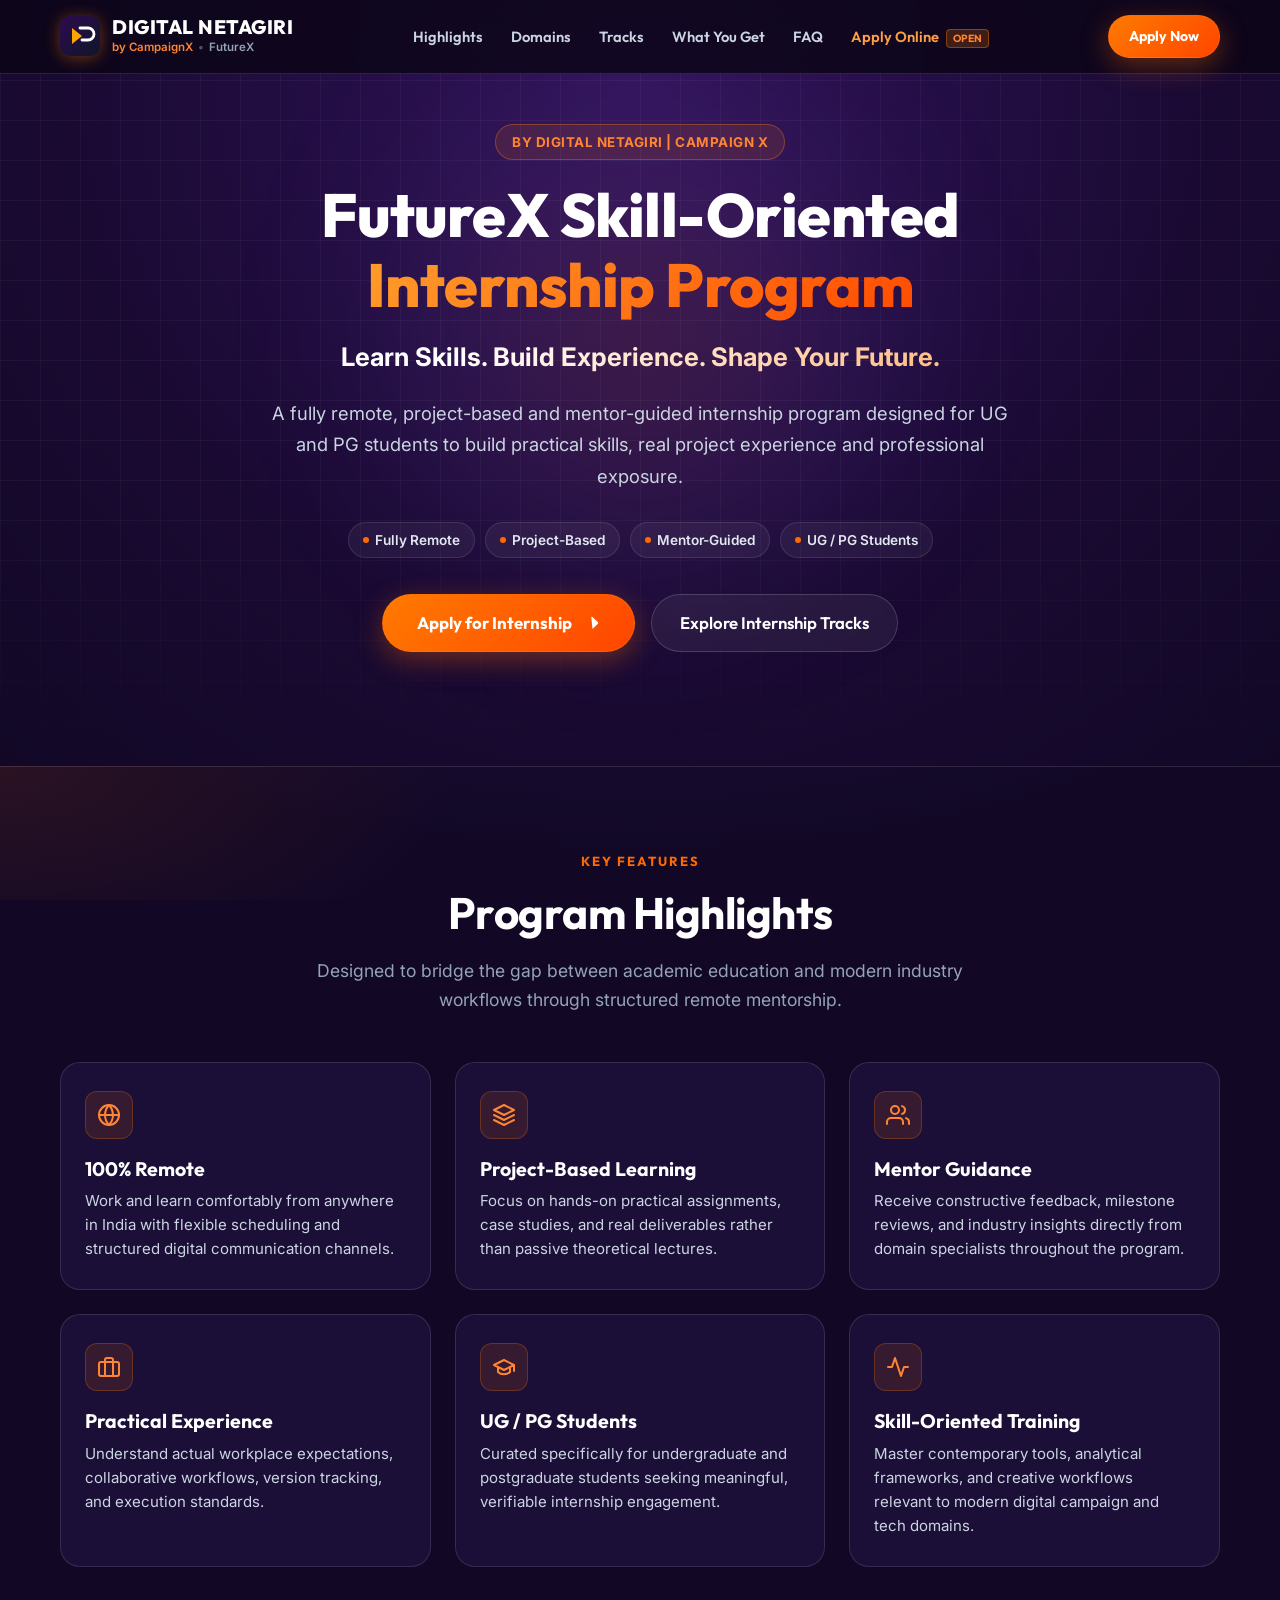
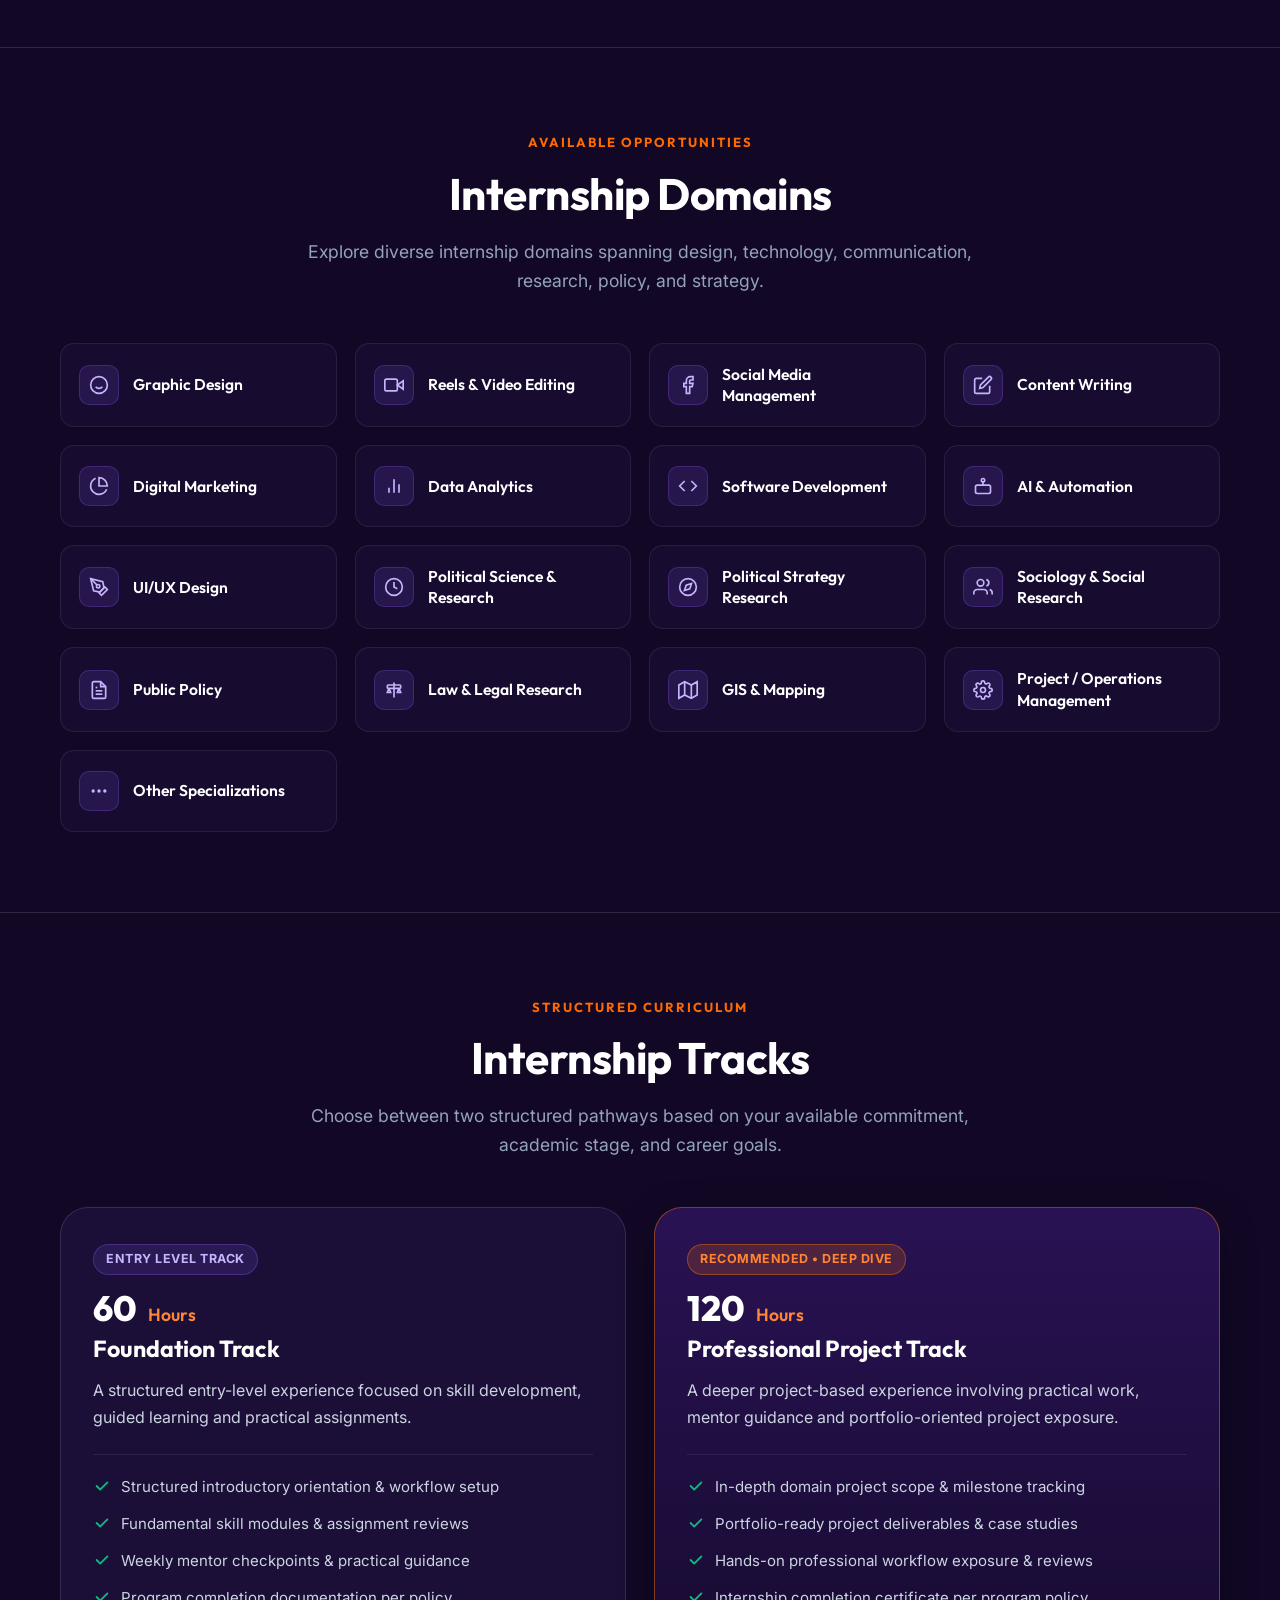
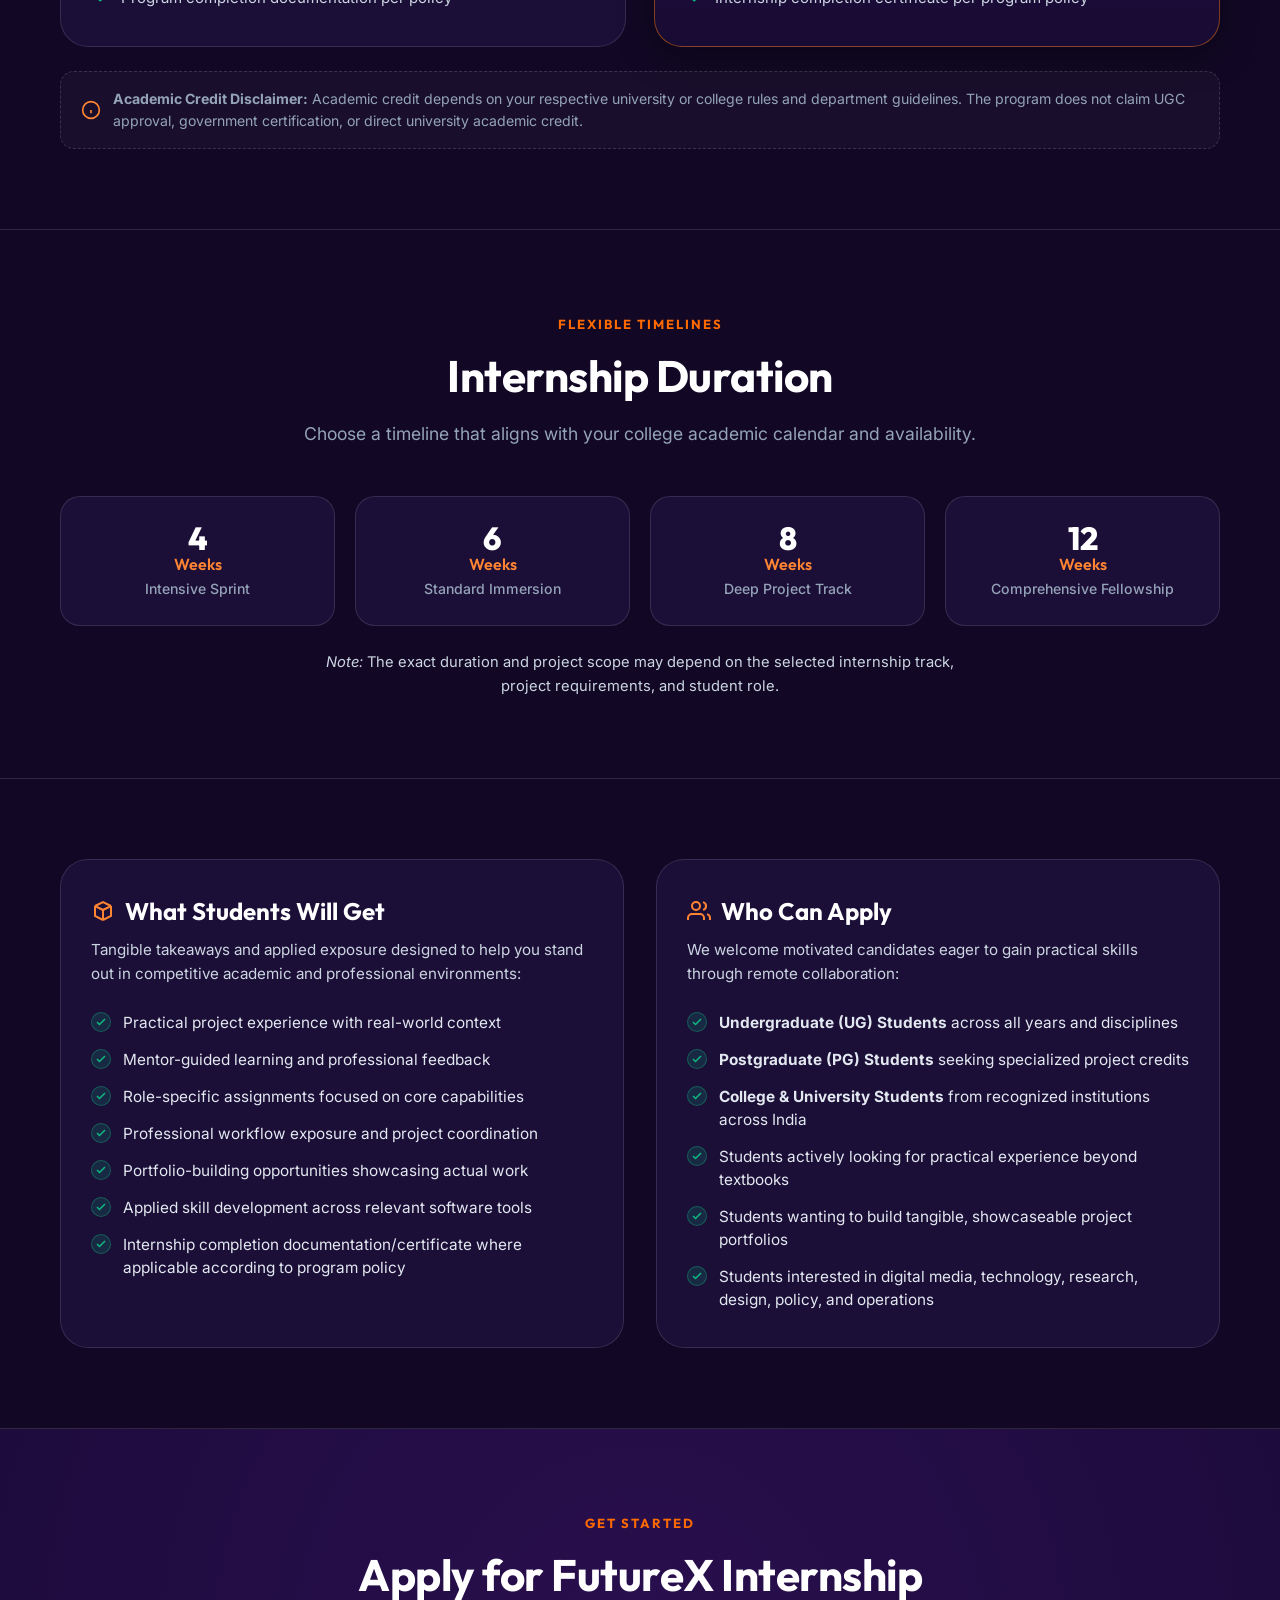
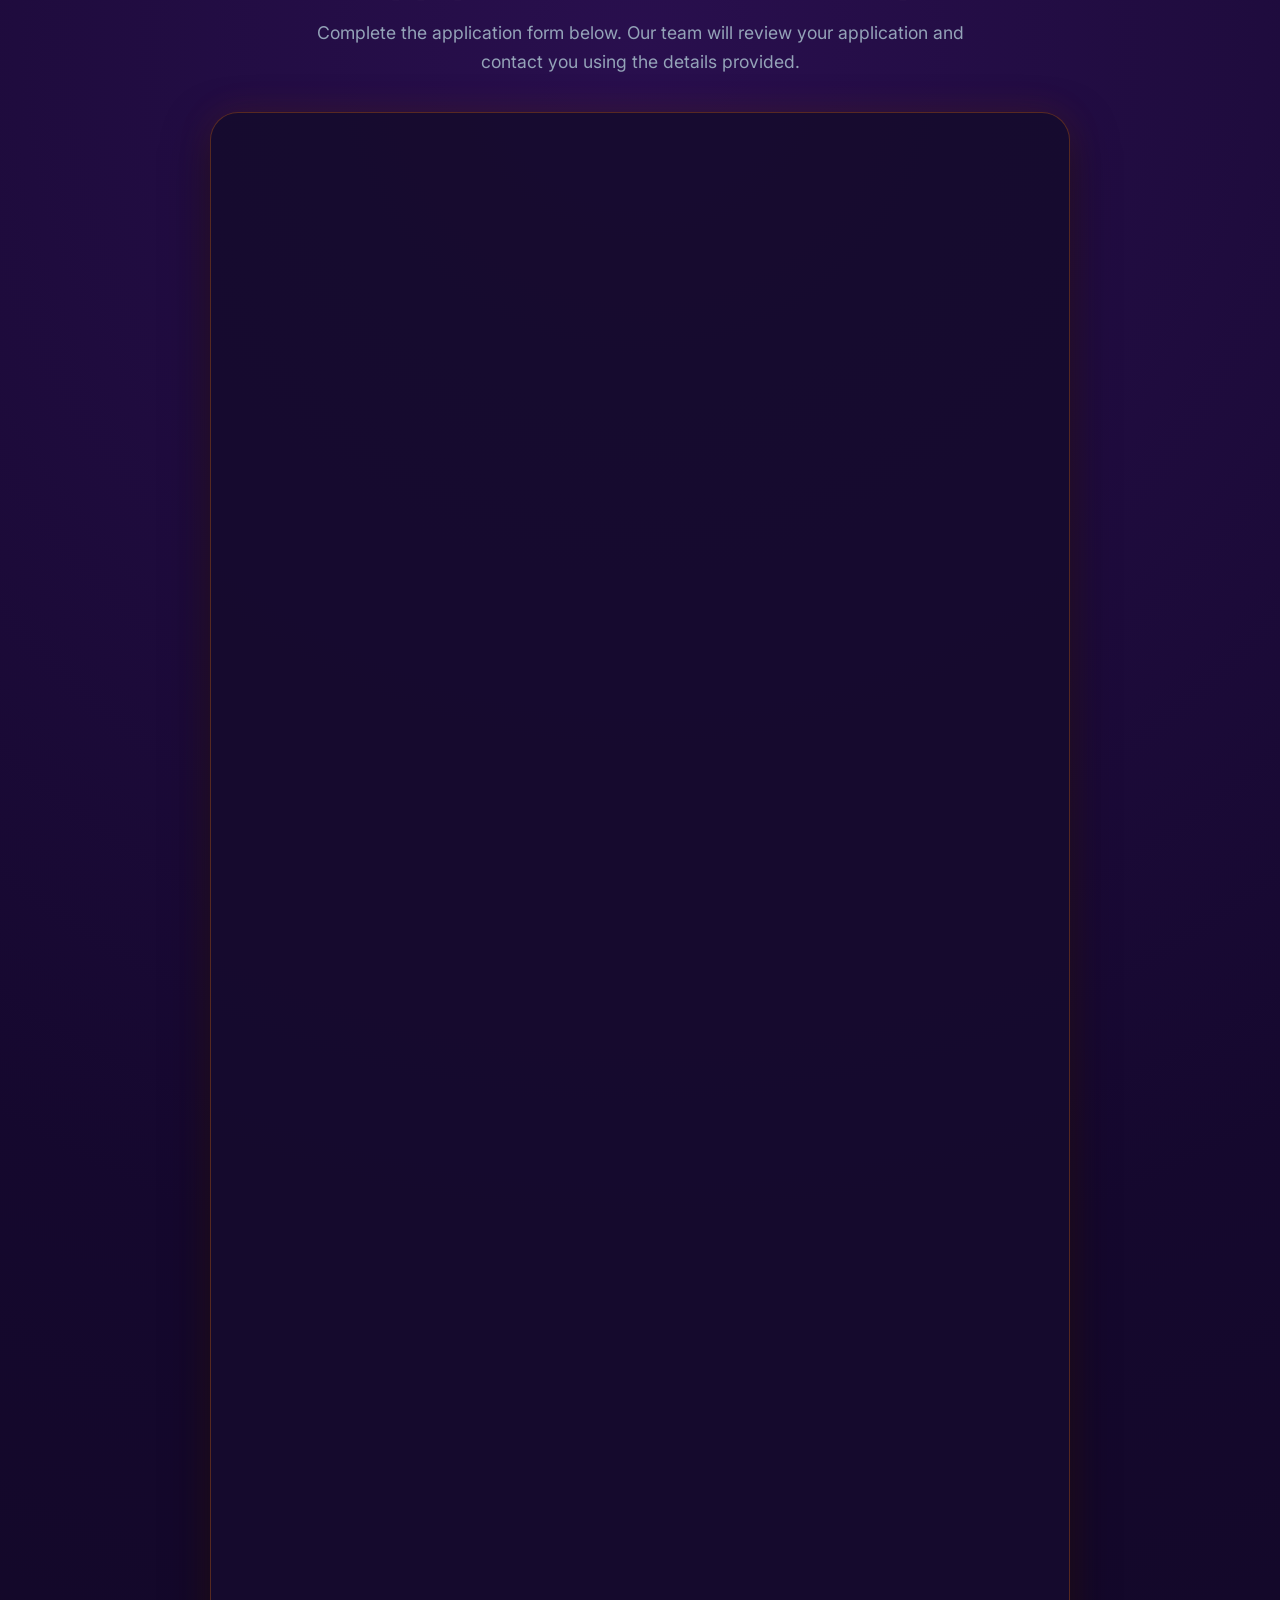
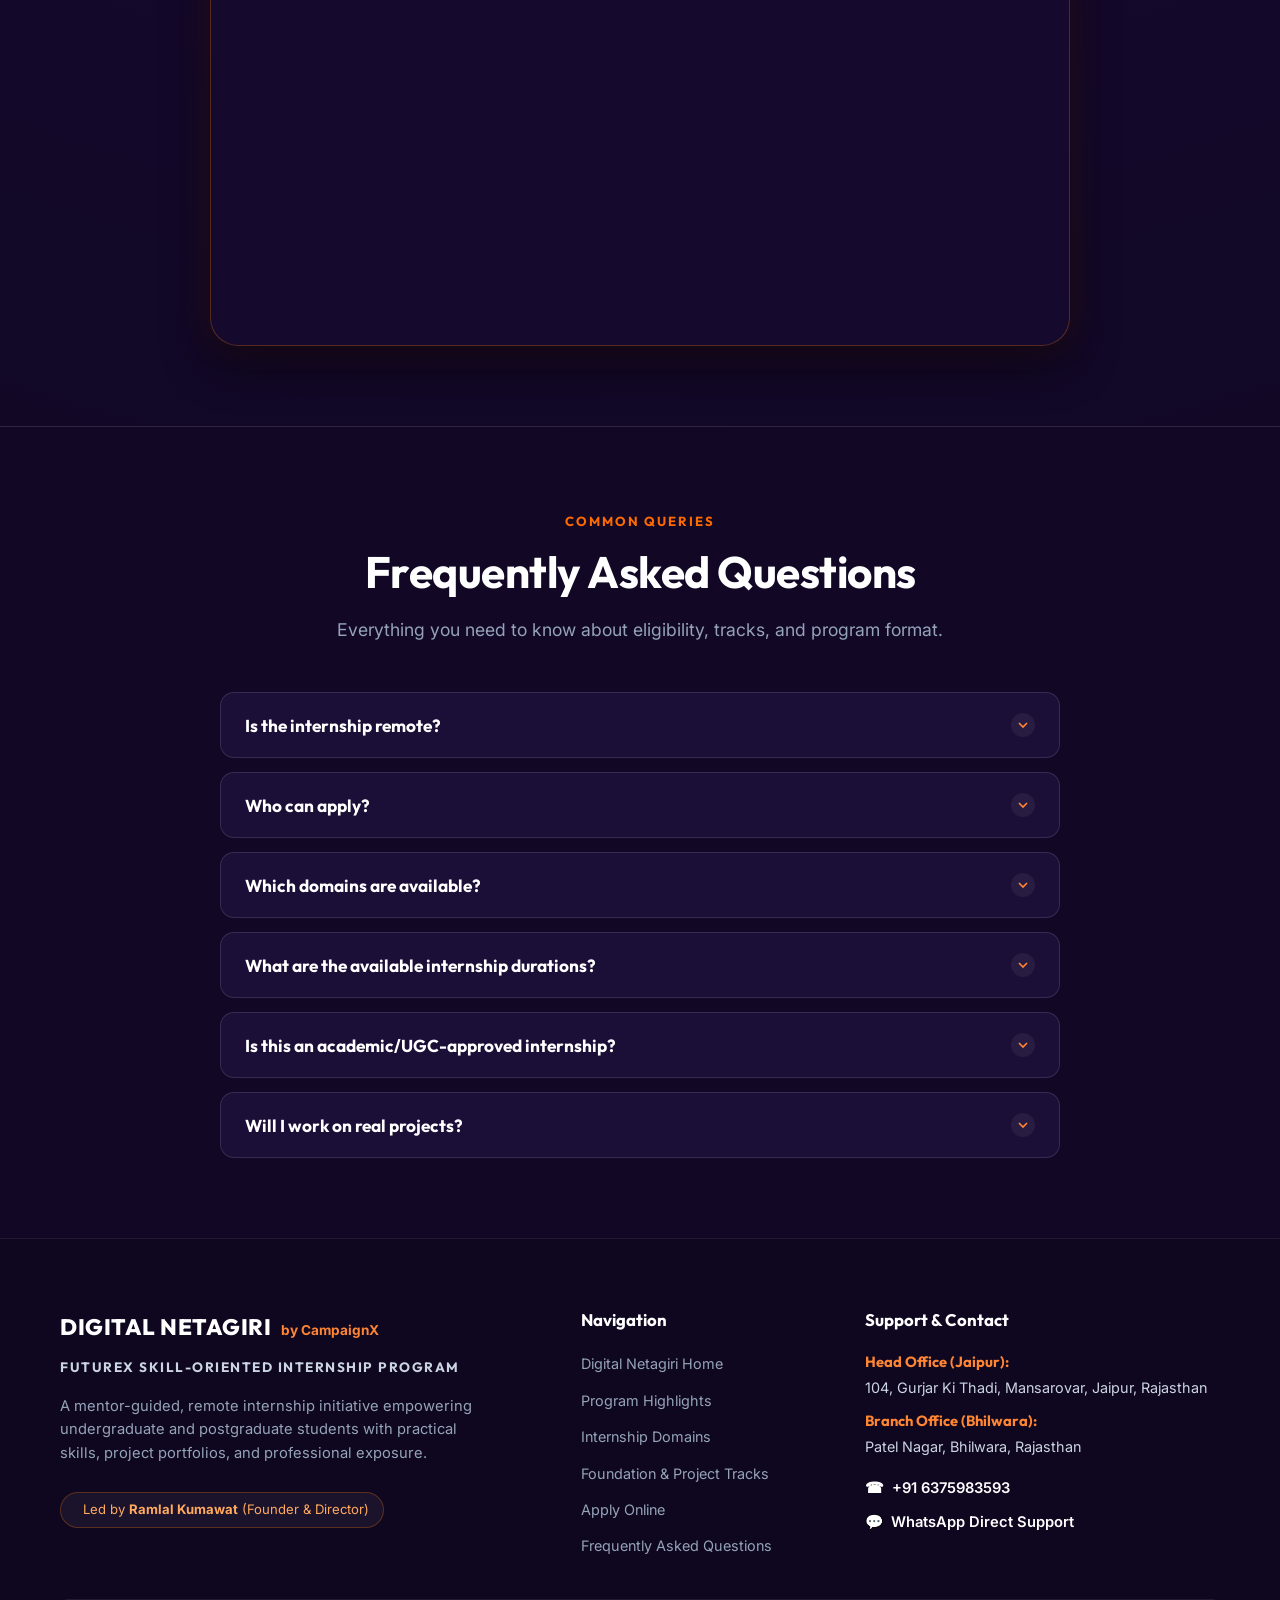
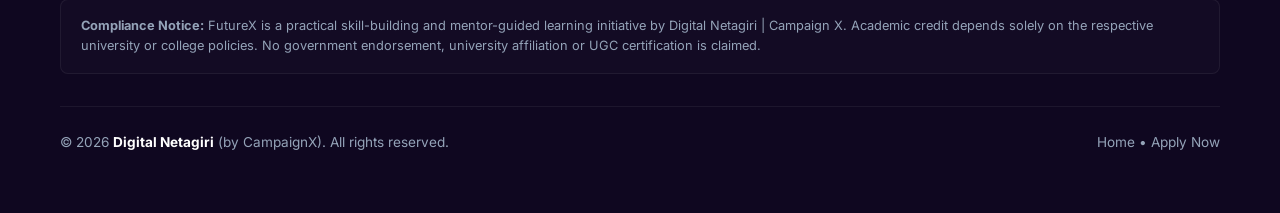
==== internship/index.html @ ab955cb5 "Add FutureX Skill-Oriented Internship Program page (/internship) with Tally form integration" ====
<!DOCTYPE html>
<html lang="en" dir="ltr">
<head>
  <meta charset="UTF-8">
  <meta name="viewport" content="width=device-width, initial-scale=1.0">
  <meta http-equiv="X-UA-Compatible" content="IE=edge">
  
  <title>FutureX Skill-Oriented Internship Program | Digital Netagiri</title>
  <meta name="description" content="Apply for the FutureX Skill-Oriented Internship Program by Digital Netagiri | Campaign X. A remote, project-based and mentor-guided internship program for UG and PG students.">
  <meta name="keywords" content="FutureX Internship, Remote Internship, Student Internship, Online Internship, Skill Oriented Internship, Digital Netagiri Internship, Campaign X Internship, Project Based Internship">
  <meta name="author" content="Digital Netagiri / Campaign X">
  <link rel="canonical" href="https://digitalnetagiri.online/internship">

  <!-- Open Graph / Meta -->
  <meta property="og:type" content="website">
  <meta property="og:title" content="FutureX Skill-Oriented Internship Program | Digital Netagiri">
  <meta property="og:description" content="Learn Skills. Build Experience. Shape Your Future. A fully remote, project-based and mentor-guided internship program for UG & PG students.">
  <meta property="og:url" content="https://digitalnetagiri.online/internship">
  <meta property="og:image" content="../assets/img_cx.jpg">
  
  <meta name="theme-color" content="#120826">

  <!-- Google Fonts: Inter, Noto Sans Devanagari, Outfit -->
  <link rel="preconnect" href="https://fonts.googleapis.com">
  <link rel="preconnect" href="https://fonts.gstatic.com" crossorigin>
  <link href="https://fonts.googleapis.com/css2?family=Inter:wght@400;500;600;700&family=Noto+Sans+Devanagari:wght@400;500;600;700;800&family=Outfit:wght@500;600;700;800;900&display=swap" rel="stylesheet">

  <!-- Stylesheet -->
  <link rel="stylesheet" href="/style.css">
  <link rel="stylesheet" href="../style.css">
</head>
<body>

  <!-- ========================================================
       STICKY HEADER
       ======================================================== -->
  <header class="site-header" id="header">
    <div class="container header-container">
      <a href="/" class="brand-logo" aria-label="Digital Netagiri Homepage">
        <div class="brand-badge-icon">
          <span class="logo-accent-glow"></span>
          <svg viewBox="0 0 40 40" class="logo-svg" fill="none" xmlns="http://www.w3.org/2000/svg">
            <rect width="40" height="40" rx="10" fill="url(#logo-grad)"/>
            <path d="M12 28V12L22 20L12 28Z" fill="#FFA500"/>
            <path d="M20 12L28 12C31.3137 12 34 14.6863 34 18C34 21.3137 31.3137 24 28 24H22" stroke="#FFFFFF" stroke-width="2.8" stroke-linecap="round"/>
            <defs>
              <linearGradient id="logo-grad" x1="0" y1="0" x2="40" y2="40" gradientUnits="userSpaceOnUse">
                <stop stop-color="#2D0B4E"/>
                <stop offset="1" stop-color="#0E162B"/>
              </linearGradient>
            </defs>
          </svg>
        </div>
        <div class="brand-text">
          <div class="brand-main">
            <span class="brand-name">DIGITAL NETAGIRI</span>
          </div>
          <div class="brand-sub">
            <span class="sub-badge">by CampaignX</span>
            <span class="sub-dot">•</span>
            <span class="sub-tag">FutureX</span>
          </div>
        </div>
      </a>

      <!-- Desktop Navigation -->
      <nav class="desktop-nav" aria-label="Primary Navigation">
        <ul class="nav-list">
          <li><a href="#highlights" class="nav-link">Highlights</a></li>
          <li><a href="#domains" class="nav-link">Domains</a></li>
          <li><a href="#tracks" class="nav-link">Tracks</a></li>
          <li><a href="#benefits" class="nav-link">What You Get</a></li>
          <li><a href="#faq" class="nav-link">FAQ</a></li>
          <li><a href="#apply" class="nav-link nav-highlight">Apply Online <span class="nav-pill">Open</span></a></li>
        </ul>
      </nav>

      <!-- Header Action -->
      <div class="header-action">
        <a href="#apply" class="btn btn-apply-primary" style="padding: 9px 20px; font-size: 0.88rem;">
          <span>Apply Now</span>
        </a>

        <!-- Mobile Menu Toggle Button -->
        <button class="mobile-menu-btn" id="mobileMenuBtn" aria-label="Open Navigation Menu" aria-expanded="false" aria-controls="mobileDrawer">
          <span class="hamburger-line"></span>
          <span class="hamburger-line"></span>
          <span class="hamburger-line"></span>
        </button>
      </div>
    </div>

    <!-- Mobile Slide Drawer -->
    <div class="mobile-drawer" id="mobileDrawer" aria-hidden="true">
      <div class="mobile-drawer-content">
        <div class="mobile-drawer-header">
          <div class="mobile-brand-title">FutureX Internship</div>
          <div class="mobile-brand-sub">by Digital Netagiri | Campaign X</div>
        </div>
        <ul class="mobile-nav-list">
          <li><a href="/" class="mobile-nav-link">Home Website ↗</a></li>
          <li><a href="#highlights" class="mobile-nav-link">Program Highlights</a></li>
          <li><a href="#domains" class="mobile-nav-link">Internship Domains</a></li>
          <li><a href="#tracks" class="mobile-nav-link">Tracks & Hours</a></li>
          <li><a href="#benefits" class="mobile-nav-link">What You Get</a></li>
          <li><a href="#eligibility" class="mobile-nav-link">Who Can Apply</a></li>
          <li><a href="#faq" class="mobile-nav-link">Frequently Asked Questions</a></li>
          <li><a href="#apply" class="mobile-nav-link" style="color: var(--orange-light); font-weight: 700;">Apply for Internship <span class="badge-mini">Online</span></a></li>
        </ul>
        <div class="mobile-drawer-footer">
          <a href="#apply" class="btn btn-apply-primary">
            <span>Fill Application Form</span>
          </a>
          <a href="https://wa.me/916375983593?text=%E0%A4%A8%E0%A4%AE%E0%A4%B8%E0%A5%8D%E0%A4%A4%E0%A5%87%20Digital%20Netagiri%2C%20%E0%A4%AE%E0%A5%81%E0%A4%9D%E0%A5%87%20FutureX%20Internship%20Program%20%E0%A4%95%E0%A5%87%20%E0%A4%AC%E0%A4%BE%E0%A4%B0%E0%A5%87%20%E0%A4%AE%E0%A5%87%E0%A4%82%20%E0%A4%9C%E0%A4%BE%E0%A4%A8%E0%A4%95%E0%A4%BE%E0%A4%B0%E0%A5%80%20%E0%A4%9A%E0%A4%BE%E0%A4%B9%E0%A4%BF%E0%A4%8F%E0%A5%A4" target="_blank" rel="noopener noreferrer" class="btn btn-whatsapp">
            <span>WhatsApp Support</span>
          </a>
        </div>
      </div>
    </div>
  </header>

  <main id="main-content">

    <!-- ========================================================
         1. HERO SECTION
         ======================================================== -->
    <section class="internship-hero" id="hero">
      <div class="hero-bg-glow"></div>
      <div class="hero-bg-grid"></div>

      <div class="container">
        <div class="internship-hero-content">
          <div class="brand-program-pill">
            <span>By Digital Netagiri | Campaign X</span>
          </div>

          <h1 class="internship-hero-title">
            FutureX Skill-Oriented<br>
            <span class="gradient-text-orange">Internship Program</span>
          </h1>

          <div class="internship-hero-subheading">
            Learn Skills. Build Experience. Shape Your Future.
          </div>

          <p class="internship-hero-desc">
            A fully remote, project-based and mentor-guided internship program designed for UG and PG students to build practical skills, real project experience and professional exposure.
          </p>

          <div class="internship-tags-row">
            <span class="internship-tag-pill">
              <span class="internship-tag-dot"></span>
              Fully Remote
            </span>
            <span class="internship-tag-pill">
              <span class="internship-tag-dot"></span>
              Project-Based
            </span>
            <span class="internship-tag-pill">
              <span class="internship-tag-dot"></span>
              Mentor-Guided
            </span>
            <span class="internship-tag-pill">
              <span class="internship-tag-dot"></span>
              UG / PG Students
            </span>
          </div>

          <div class="internship-cta-group">
            <a href="#apply" class="btn btn-apply-primary" id="heroApplyCta">
              <span>Apply for Internship</span>
              <svg viewBox="0 0 20 20" class="btn-arrow" fill="currentColor">
                <path fill-rule="evenodd" d="M10.293 3.293a1 1 0 011.414 0l6 6a1 1 0 010 1.414l-6 6a1 1 0 01-1.414L14.586 11H3a1 1 0 110-2h11.586l-4.293-4.293a1 1 0 010-1.414z" clip-rule="evenodd"/>
              </svg>
            </a>
            <a href="#tracks" class="btn btn-explore-secondary" id="heroTracksCta">
              <span>Explore Internship Tracks</span>
            </a>
          </div>
        </div>
      </div>
    </section>

    <!-- ========================================================
         2. PROGRAM HIGHLIGHTS
         ======================================================== -->
    <section class="internship-section" id="highlights">
      <div class="container">
        <div class="section-header text-center">
          <span class="section-eyebrow">Key Features</span>
          <h2 class="section-title">Program Highlights</h2>
          <p class="section-desc">
            Designed to bridge the gap between academic education and modern industry workflows through structured remote mentorship.
          </p>
        </div>

        <div class="highlights-grid">
          <!-- Item 1 -->
          <div class="highlight-card">
            <div class="highlight-icon-box">
              <svg viewBox="0 0 24 24" fill="none" stroke="currentColor" stroke-width="2" stroke-linecap="round" stroke-linejoin="round">
                <circle cx="12" cy="12" r="10"></circle>
                <line x1="2" y1="12" x2="22" y2="12"></line>
                <path d="M12 2a15.3 15.3 0 0 1 4 10 15.3 15.3 0 0 1-4 10 15.3 15.3 0 0 1-4-10 15.3 15.3 0 0 1 4-10z"></path>
              </svg>
            </div>
            <h3 class="highlight-title">100% Remote</h3>
            <p class="highlight-desc">
              Work and learn comfortably from anywhere in India with flexible scheduling and structured digital communication channels.
            </p>
          </div>

          <!-- Item 2 -->
          <div class="highlight-card">
            <div class="highlight-icon-box">
              <svg viewBox="0 0 24 24" fill="none" stroke="currentColor" stroke-width="2" stroke-linecap="round" stroke-linejoin="round">
                <polygon points="12 2 2 7 12 12 22 7 12 2"></polygon>
                <polyline points="2 17 12 22 22 17"></polyline>
                <polyline points="2 12 12 17 22 12"></polyline>
              </svg>
            </div>
            <h3 class="highlight-title">Project-Based Learning</h3>
            <p class="highlight-desc">
              Focus on hands-on practical assignments, case studies, and real deliverables rather than passive theoretical lectures.
            </p>
          </div>

          <!-- Item 3 -->
          <div class="highlight-card">
            <div class="highlight-icon-box">
              <svg viewBox="0 0 24 24" fill="none" stroke="currentColor" stroke-width="2" stroke-linecap="round" stroke-linejoin="round">
                <path d="M17 21v-2a4 4 0 0 0-4-4H5a4 4 0 0 0-4 4v2"></path>
                <circle cx="9" cy="7" r="4"></circle>
                <path d="M23 21v-2a4 4 0 0 0-3-3.87"></path>
                <path d="M16 3.13a4 4 0 0 1 0 7.75"></path>
              </svg>
            </div>
            <h3 class="highlight-title">Mentor Guidance</h3>
            <p class="highlight-desc">
              Receive constructive feedback, milestone reviews, and industry insights directly from domain specialists throughout the program.
            </p>
          </div>

          <!-- Item 4 -->
          <div class="highlight-card">
            <div class="highlight-icon-box">
              <svg viewBox="0 0 24 24" fill="none" stroke="currentColor" stroke-width="2" stroke-linecap="round" stroke-linejoin="round">
                <rect x="2" y="7" width="20" height="14" rx="2" ry="2"></rect>
                <path d="M16 21V5a2 2 0 0 0-2-2h-4a2 2 0 0 0-2 2v16"></path>
              </svg>
            </div>
            <h3 class="highlight-title">Practical Experience</h3>
            <p class="highlight-desc">
              Understand actual workplace expectations, collaborative workflows, version tracking, and execution standards.
            </p>
          </div>

          <!-- Item 5 -->
          <div class="highlight-card">
            <div class="highlight-icon-box">
              <svg viewBox="0 0 24 24" fill="none" stroke="currentColor" stroke-width="2" stroke-linecap="round" stroke-linejoin="round">
                <path d="M22 10v6M2 10l10-5 10 5-10 5z"></path>
                <path d="M6 12v5c3 3 9 3 12 0v-5"></path>
              </svg>
            </div>
            <h3 class="highlight-title">UG / PG Students</h3>
            <p class="highlight-desc">
              Curated specifically for undergraduate and postgraduate students seeking meaningful, verifiable internship engagement.
            </p>
          </div>

          <!-- Item 6 -->
          <div class="highlight-card">
            <div class="highlight-icon-box">
              <svg viewBox="0 0 24 24" fill="none" stroke="currentColor" stroke-width="2" stroke-linecap="round" stroke-linejoin="round">
                <polyline points="22 12 18 12 15 21 9 3 6 12 2 12"></polyline>
              </svg>
            </div>
            <h3 class="highlight-title">Skill-Oriented Training</h3>
            <p class="highlight-desc">
              Master contemporary tools, analytical frameworks, and creative workflows relevant to modern digital campaign and tech domains.
            </p>
          </div>
        </div>
      </div>
    </section>

    <!-- ========================================================
         3. INTERNSHIP DOMAINS
         ======================================================== -->
    <section class="internship-section" id="domains">
      <div class="container">
        <div class="section-header text-center">
          <span class="section-eyebrow">Available Opportunities</span>
          <h2 class="section-title">Internship Domains</h2>
          <p class="section-desc">
            Explore diverse internship domains spanning design, technology, communication, research, policy, and strategy.
          </p>
        </div>

        <div class="domains-grid">
          <!-- 1 -->
          <div class="domain-card">
            <div class="domain-icon-circle">
              <svg viewBox="0 0 24 24" fill="none" stroke="currentColor" stroke-width="2">
                <circle cx="12" cy="12" r="10"></circle>
                <path d="M8 14s1.5 2 4 2 4-2 4-2"></path>
                <line x1="9" y1="9" x2="9.01" y2="9"></line>
                <line x1="15" y1="9" x2="15.01" y2="9"></line>
              </svg>
            </div>
            <div class="domain-name">Graphic Design</div>
          </div>

          <!-- 2 -->
          <div class="domain-card">
            <div class="domain-icon-circle">
              <svg viewBox="0 0 24 24" fill="none" stroke="currentColor" stroke-width="2">
                <polygon points="23 7 16 12 23 17 23 7"></polygon>
                <rect x="1" y="5" width="15" height="14" rx="2" ry="2"></rect>
              </svg>
            </div>
            <div class="domain-name">Reels & Video Editing</div>
          </div>

          <!-- 3 -->
          <div class="domain-card">
            <div class="domain-icon-circle">
              <svg viewBox="0 0 24 24" fill="none" stroke="currentColor" stroke-width="2">
                <path d="M18 2h-3a5 5 0 0 0-5 5v3H7v4h3v8h4v-8h3l1-4h-4V7a1 1 0 0 1 1-1h3z"></path>
              </svg>
            </div>
            <div class="domain-name">Social Media Management</div>
          </div>

          <!-- 4 -->
          <div class="domain-card">
            <div class="domain-icon-circle">
              <svg viewBox="0 0 24 24" fill="none" stroke="currentColor" stroke-width="2">
                <path d="M11 4H4a2 2 0 0 0-2 2v14a2 2 0 0 0 2 2h14a2 2 0 0 0 2-2v-7"></path>
                <path d="M18.5 2.5a2.121 2.121 0 0 1 3 3L12 15l-4 1 1-4 9.5-9.5z"></path>
              </svg>
            </div>
            <div class="domain-name">Content Writing</div>
          </div>

          <!-- 5 -->
          <div class="domain-card">
            <div class="domain-icon-circle">
              <svg viewBox="0 0 24 24" fill="none" stroke="currentColor" stroke-width="2">
                <path d="M21.21 15.89A10 10 0 1 1 8 2.83"></path>
                <path d="M22 12A10 10 0 0 0 12 2v10z"></path>
              </svg>
            </div>
            <div class="domain-name">Digital Marketing</div>
          </div>

          <!-- 6 -->
          <div class="domain-card">
            <div class="domain-icon-circle">
              <svg viewBox="0 0 24 24" fill="none" stroke="currentColor" stroke-width="2">
                <line x1="18" y1="20" x2="18" y2="10"></line>
                <line x1="12" y1="20" x2="12" y2="4"></line>
                <line x1="6" y1="20" x2="6" y2="14"></line>
              </svg>
            </div>
            <div class="domain-name">Data Analytics</div>
          </div>

          <!-- 7 -->
          <div class="domain-card">
            <div class="domain-icon-circle">
              <svg viewBox="0 0 24 24" fill="none" stroke="currentColor" stroke-width="2">
                <polyline points="16 18 22 12 16 6"></polyline>
                <polyline points="8 6 2 12 8 18"></polyline>
              </svg>
            </div>
            <div class="domain-name">Software Development</div>
          </div>

          <!-- 8 -->
          <div class="domain-card">
            <div class="domain-icon-circle">
              <svg viewBox="0 0 24 24" fill="none" stroke="currentColor" stroke-width="2">
                <rect x="3" y="11" width="18" height="10" rx="2"></rect>
                <circle cx="12" cy="5" r="2"></circle>
                <path d="M12 7v4"></path>
                <line x1="8" y1="16" x2="8" y2="16"></line>
                <line x1="16" y1="16" x2="16" y2="16"></line>
              </svg>
            </div>
            <div class="domain-name">AI & Automation</div>
          </div>

          <!-- 9 -->
          <div class="domain-card">
            <div class="domain-icon-circle">
              <svg viewBox="0 0 24 24" fill="none" stroke="currentColor" stroke-width="2">
                <path d="M12 19l7-7 3 3-7 7-3-3z"></path>
                <path d="M18 13l-1.5-7.5L2 2l3.5 14.5L13 18l5-5z"></path>
                <path d="M2 2l7.586 7.586"></path>
                <circle cx="11" cy="11" r="2"></circle>
              </svg>
            </div>
            <div class="domain-name">UI/UX Design</div>
          </div>

          <!-- 10 -->
          <div class="domain-card">
            <div class="domain-icon-circle">
              <svg viewBox="0 0 24 24" fill="none" stroke="currentColor" stroke-width="2">
                <circle cx="12" cy="12" r="10"></circle>
                <path d="M12 6v6l4 2"></path>
              </svg>
            </div>
            <div class="domain-name">Political Science & Research</div>
          </div>

          <!-- 11 -->
          <div class="domain-card">
            <div class="domain-icon-circle">
              <svg viewBox="0 0 24 24" fill="none" stroke="currentColor" stroke-width="2">
                <circle cx="12" cy="12" r="10"></circle>
                <polygon points="16.24 7.76 14.12 14.12 7.76 16.24 9.88 9.88 16.24 7.76"></polygon>
              </svg>
            </div>
            <div class="domain-name">Political Strategy Research</div>
          </div>

          <!-- 12 -->
          <div class="domain-card">
            <div class="domain-icon-circle">
              <svg viewBox="0 0 24 24" fill="none" stroke="currentColor" stroke-width="2">
                <path d="M17 21v-2a4 4 0 0 0-4-4H5a4 4 0 0 0-4 4v2"></path>
                <circle cx="9" cy="7" r="4"></circle>
                <path d="M23 21v-2a4 4 0 0 0-3-3.87"></path>
                <path d="M16 3.13a4 4 0 0 1 0 7.75"></path>
              </svg>
            </div>
            <div class="domain-name">Sociology & Social Research</div>
          </div>

          <!-- 13 -->
          <div class="domain-card">
            <div class="domain-icon-circle">
              <svg viewBox="0 0 24 24" fill="none" stroke="currentColor" stroke-width="2">
                <path d="M14 2H6a2 2 0 0 0-2 2v16a2 2 0 0 0 2 2h12a2 2 0 0 0 2-2V8z"></path>
                <polyline points="14 2 14 8 20 8"></polyline>
                <line x1="16" y1="13" x2="8" y2="13"></line>
                <line x1="16" y1="17" x2="8" y2="17"></line>
                <polyline points="10 9 9 9 8 9"></polyline>
              </svg>
            </div>
            <div class="domain-name">Public Policy</div>
          </div>

          <!-- 14 -->
          <div class="domain-card">
            <div class="domain-icon-circle">
              <svg viewBox="0 0 24 24" fill="none" stroke="currentColor" stroke-width="2">
                <path d="M12 3v18"></path>
                <rect x="4" y="6" width="16" height="4" rx="1"></rect>
                <path d="M6 10l-2 5h4l-2-5"></path>
                <path d="M18 10l-2 5h4l-2-5"></path>
              </svg>
            </div>
            <div class="domain-name">Law & Legal Research</div>
          </div>

          <!-- 15 -->
          <div class="domain-card">
            <div class="domain-icon-circle">
              <svg viewBox="0 0 24 24" fill="none" stroke="currentColor" stroke-width="2">
                <polygon points="1 6 1 22 8 18 16 22 23 18 23 2 16 6 8 2 1 6"></polygon>
                <line x1="8" y1="2" x2="8" y2="18"></line>
                <line x1="16" y1="6" x2="16" y2="22"></line>
              </svg>
            </div>
            <div class="domain-name">GIS & Mapping</div>
          </div>

          <!-- 16 -->
          <div class="domain-card">
            <div class="domain-icon-circle">
              <svg viewBox="0 0 24 24" fill="none" stroke="currentColor" stroke-width="2">
                <circle cx="12" cy="12" r="3"></circle>
                <path d="M19.4 15a1.65 1.65 0 0 0 .33 1.82l.06.06a2 2 0 0 1 0 2.83 2 2 0 0 1-2.83 0l-.06-.06a1.65 1.65 0 0 0-1.82-.33 1.65 1.65 0 0 0-1 1.51V21a2 2 0 0 1-2 2 2 2 0 0 1-2-2v-.09A1.65 1.65 0 0 0 9 19.4a1.65 1.65 0 0 0-1.82.33l-.06.06a2 2 0 0 1-2.83 0 2 2 0 0 1 0-2.83l.06-.06a1.65 1.65 0 0 0 .33-1.82 1.65 1.65 0 0 0-1.51-1H3a2 2 0 0 1-2-2 2 2 0 0 1 2-2h.09A1.65 1.65 0 0 0 4.6 9a1.65 1.65 0 0 0-.33-1.82l-.06-.06a2 2 0 0 1 0-2.83 2 2 0 0 1 2.83 0l.06.06a1.65 1.65 0 0 0 1.82.33H9a1.65 1.65 0 0 0 1-1.51V3a2 2 0 0 1 2-2 2 2 0 0 1 2 2v.09a1.65 1.65 0 0 0 1 1.51 1.65 1.65 0 0 0 1.82-.33l.06-.06a2 2 0 0 1 2.83 0 2 2 0 0 1 0 2.83l-.06.06a1.65 1.65 0 0 0-.33 1.82V9a1.65 1.65 0 0 0 1.51 1H21a2 2 0 0 1 2 2 2 2 0 0 1-2 2h-.09a1.65 1.65 0 0 0-1.51 1z"></path>
              </svg>
            </div>
            <div class="domain-name">Project / Operations Management</div>
          </div>

          <!-- 17 -->
          <div class="domain-card">
            <div class="domain-icon-circle">
              <svg viewBox="0 0 24 24" fill="none" stroke="currentColor" stroke-width="2">
                <circle cx="12" cy="12" r="1"></circle>
                <circle cx="19" cy="12" r="1"></circle>
                <circle cx="5" cy="12" r="1"></circle>
              </svg>
            </div>
            <div class="domain-name">Other Specializations</div>
          </div>
        </div>
      </div>
    </section>

    <!-- ========================================================
         4. INTERNSHIP TRACKS
         ======================================================== -->
    <section class="internship-section" id="tracks">
      <div class="container">
        <div class="section-header text-center">
          <span class="section-eyebrow">Structured Curriculum</span>
          <h2 class="section-title">Internship Tracks</h2>
          <p class="section-desc">
            Choose between two structured pathways based on your available commitment, academic stage, and career goals.
          </p>
        </div>

        <div class="tracks-grid">
          <!-- Track 1 -->
          <div class="track-card">
            <div class="track-badge-top">Entry Level Track</div>
            <div class="track-hours-tag">60 <span>Hours</span></div>
            <h3 class="track-title">Foundation Track</h3>
            <p class="track-desc">
              A structured entry-level experience focused on skill development, guided learning and practical assignments.
            </p>

            <ul class="track-features-list">
              <li class="track-feature-item">
                <svg viewBox="0 0 20 20" class="track-check-icon" fill="currentColor">
                  <path fill-rule="evenodd" d="M16.707 5.293a1 1 0 010 1.414l-8 8a1 1 0 01-1.414 0l-4-4a1 1 0 011.414-1.414L8 12.586l7.293-7.293a1 1 0 011.414 0z" clip-rule="evenodd"/>
                </svg>
                <span>Structured introductory orientation & workflow setup</span>
              </li>
              <li class="track-feature-item">
                <svg viewBox="0 0 20 20" class="track-check-icon" fill="currentColor">
                  <path fill-rule="evenodd" d="M16.707 5.293a1 1 0 010 1.414l-8 8a1 1 0 01-1.414 0l-4-4a1 1 0 011.414-1.414L8 12.586l7.293-7.293a1 1 0 011.414 0z" clip-rule="evenodd"/>
                </svg>
                <span>Fundamental skill modules & assignment reviews</span>
              </li>
              <li class="track-feature-item">
                <svg viewBox="0 0 20 20" class="track-check-icon" fill="currentColor">
                  <path fill-rule="evenodd" d="M16.707 5.293a1 1 0 010 1.414l-8 8a1 1 0 01-1.414 0l-4-4a1 1 0 011.414-1.414L8 12.586l7.293-7.293a1 1 0 011.414 0z" clip-rule="evenodd"/>
                </svg>
                <span>Weekly mentor checkpoints & practical guidance</span>
              </li>
              <li class="track-feature-item">
                <svg viewBox="0 0 20 20" class="track-check-icon" fill="currentColor">
                  <path fill-rule="evenodd" d="M16.707 5.293a1 1 0 010 1.414l-8 8a1 1 0 01-1.414 0l-4-4a1 1 0 011.414-1.414L8 12.586l7.293-7.293a1 1 0 011.414 0z" clip-rule="evenodd"/>
                </svg>
                <span>Program completion documentation per policy</span>
              </li>
            </ul>
          </div>

          <!-- Track 2 -->
          <div class="track-card popular">
            <div class="track-badge-top">Recommended • Deep Dive</div>
            <div class="track-hours-tag">120 <span>Hours</span></div>
            <h3 class="track-title">Professional Project Track</h3>
            <p class="track-desc">
              A deeper project-based experience involving practical work, mentor guidance and portfolio-oriented project exposure.
            </p>

            <ul class="track-features-list">
              <li class="track-feature-item">
                <svg viewBox="0 0 20 20" class="track-check-icon" fill="currentColor">
                  <path fill-rule="evenodd" d="M16.707 5.293a1 1 0 010 1.414l-8 8a1 1 0 01-1.414 0l-4-4a1 1 0 011.414-1.414L8 12.586l7.293-7.293a1 1 0 011.414 0z" clip-rule="evenodd"/>
                </svg>
                <span>In-depth domain project scope & milestone tracking</span>
              </li>
              <li class="track-feature-item">
                <svg viewBox="0 0 20 20" class="track-check-icon" fill="currentColor">
                  <path fill-rule="evenodd" d="M16.707 5.293a1 1 0 010 1.414l-8 8a1 1 0 01-1.414 0l-4-4a1 1 0 011.414-1.414L8 12.586l7.293-7.293a1 1 0 011.414 0z" clip-rule="evenodd"/>
                </svg>
                <span>Portfolio-ready project deliverables & case studies</span>
              </li>
              <li class="track-feature-item">
                <svg viewBox="0 0 20 20" class="track-check-icon" fill="currentColor">
                  <path fill-rule="evenodd" d="M16.707 5.293a1 1 0 010 1.414l-8 8a1 1 0 01-1.414 0l-4-4a1 1 0 011.414-1.414L8 12.586l7.293-7.293a1 1 0 011.414 0z" clip-rule="evenodd"/>
                </svg>
                <span>Hands-on professional workflow exposure & reviews</span>
              </li>
              <li class="track-feature-item">
                <svg viewBox="0 0 20 20" class="track-check-icon" fill="currentColor">
                  <path fill-rule="evenodd" d="M16.707 5.293a1 1 0 010 1.414l-8 8a1 1 0 01-1.414 0l-4-4a1 1 0 011.414-1.414L8 12.586l7.293-7.293a1 1 0 011.414 0z" clip-rule="evenodd"/>
                </svg>
                <span>Internship completion certificate per program policy</span>
              </li>
            </ul>
          </div>
        </div>

        <!-- Academic Credit Notice -->
        <div class="track-disclaimer-box">
          <svg viewBox="0 0 24 24" class="track-disclaimer-icon" fill="none" stroke="currentColor" stroke-width="2">
            <circle cx="12" cy="12" r="10"></circle>
            <line x1="12" y1="16" x2="12" y2="12"></line>
            <line x1="12" y1="8" x2="12.01" y2="8"></line>
          </svg>
          <div>
            <strong>Academic Credit Disclaimer:</strong> Academic credit depends on your respective university or college rules and department guidelines. The program does not claim UGC approval, government certification, or direct university academic credit.
          </div>
        </div>
      </div>
    </section>

    <!-- ========================================================
         5. DURATION
         ======================================================== -->
    <section class="internship-section" id="duration">
      <div class="container">
        <div class="section-header text-center">
          <span class="section-eyebrow">Flexible Timelines</span>
          <h2 class="section-title">Internship Duration</h2>
          <p class="section-desc">
            Choose a timeline that aligns with your college academic calendar and availability.
          </p>
        </div>

        <div class="duration-grid">
          <div class="duration-card">
            <div class="duration-weeks">4 <span>Weeks</span></div>
            <div class="duration-label">Intensive Sprint</div>
          </div>
          <div class="duration-card">
            <div class="duration-weeks">6 <span>Weeks</span></div>
            <div class="duration-label">Standard Immersion</div>
          </div>
          <div class="duration-card">
            <div class="duration-weeks">8 <span>Weeks</span></div>
            <div class="duration-label">Deep Project Track</div>
          </div>
          <div class="duration-card">
            <div class="duration-weeks">12 <span>Weeks</span></div>
            <div class="duration-label">Comprehensive Fellowship</div>
          </div>
        </div>

        <p class="duration-note">
          <em>Note:</em> The exact duration and project scope may depend on the selected internship track, project requirements, and student role.
        </p>
      </div>
    </section>

    <!-- ========================================================
         6 & 7. WHAT STUDENTS WILL GET & WHO CAN APPLY
         ======================================================== -->
    <section class="internship-section" id="benefits">
      <div class="container">
        <div class="two-col-info-grid">

          <!-- 6. What Students Will Get -->
          <div class="info-box-card">
            <h2 class="info-box-title">
              <svg viewBox="0 0 24 24" fill="none" stroke="currentColor" stroke-width="2">
                <path d="M20 7l-8-4-8 4m16 0l-8 4m8-4v10l-8 4m0-10L4 7m8 4v10M4 7v10l8 4"></path>
              </svg>
              <span>What Students Will Get</span>
            </h2>
            <p class="info-box-desc">
              Tangible takeaways and applied exposure designed to help you stand out in competitive academic and professional environments:
            </p>

            <ul class="info-check-list">
              <li class="info-check-item">
                <span class="info-check-icon">
                  <svg viewBox="0 0 24 24" fill="none" stroke="currentColor" stroke-width="3">
                    <polyline points="20 6 9 17 4 12"></polyline>
                  </svg>
                </span>
                <span>Practical project experience with real-world context</span>
              </li>
              <li class="info-check-item">
                <span class="info-check-icon">
                  <svg viewBox="0 0 24 24" fill="none" stroke="currentColor" stroke-width="3">
                    <polyline points="20 6 9 17 4 12"></polyline>
                  </svg>
                </span>
                <span>Mentor-guided learning and professional feedback</span>
              </li>
              <li class="info-check-item">
                <span class="info-check-icon">
                  <svg viewBox="0 0 24 24" fill="none" stroke="currentColor" stroke-width="3">
                    <polyline points="20 6 9 17 4 12"></polyline>
                  </svg>
                </span>
                <span>Role-specific assignments focused on core capabilities</span>
              </li>
              <li class="info-check-item">
                <span class="info-check-icon">
                  <svg viewBox="0 0 24 24" fill="none" stroke="currentColor" stroke-width="3">
                    <polyline points="20 6 9 17 4 12"></polyline>
                  </svg>
                </span>
                <span>Professional workflow exposure and project coordination</span>
              </li>
              <li class="info-check-item">
                <span class="info-check-icon">
                  <svg viewBox="0 0 24 24" fill="none" stroke="currentColor" stroke-width="3">
                    <polyline points="20 6 9 17 4 12"></polyline>
                  </svg>
                </span>
                <span>Portfolio-building opportunities showcasing actual work</span>
              </li>
              <li class="info-check-item">
                <span class="info-check-icon">
                  <svg viewBox="0 0 24 24" fill="none" stroke="currentColor" stroke-width="3">
                    <polyline points="20 6 9 17 4 12"></polyline>
                  </svg>
                </span>
                <span>Applied skill development across relevant software tools</span>
              </li>
              <li class="info-check-item">
                <span class="info-check-icon">
                  <svg viewBox="0 0 24 24" fill="none" stroke="currentColor" stroke-width="3">
                    <polyline points="20 6 9 17 4 12"></polyline>
                  </svg>
                </span>
                <span>Internship completion documentation/certificate where applicable according to program policy</span>
              </li>
            </ul>
          </div>

          <!-- 7. Who Can Apply -->
          <div class="info-box-card" id="eligibility">
            <h2 class="info-box-title">
              <svg viewBox="0 0 24 24" fill="none" stroke="currentColor" stroke-width="2">
                <path d="M17 21v-2a4 4 0 0 0-4-4H5a4 4 0 0 0-4 4v2"></path>
                <circle cx="9" cy="7" r="4"></circle>
                <path d="M23 21v-2a4 4 0 0 0-3-3.87"></path>
                <path d="M16 3.13a4 4 0 0 1 0 7.75"></path>
              </svg>
              <span>Who Can Apply</span>
            </h2>
            <p class="info-box-desc">
              We welcome motivated candidates eager to gain practical skills through remote collaboration:
            </p>

            <ul class="info-check-list">
              <li class="info-check-item">
                <span class="info-check-icon">
                  <svg viewBox="0 0 24 24" fill="none" stroke="currentColor" stroke-width="3">
                    <polyline points="20 6 9 17 4 12"></polyline>
                  </svg>
                </span>
                <span><strong>Undergraduate (UG) Students</strong> across all years and disciplines</span>
              </li>
              <li class="info-check-item">
                <span class="info-check-icon">
                  <svg viewBox="0 0 24 24" fill="none" stroke="currentColor" stroke-width="3">
                    <polyline points="20 6 9 17 4 12"></polyline>
                  </svg>
                </span>
                <span><strong>Postgraduate (PG) Students</strong> seeking specialized project credits</span>
              </li>
              <li class="info-check-item">
                <span class="info-check-icon">
                  <svg viewBox="0 0 24 24" fill="none" stroke="currentColor" stroke-width="3">
                    <polyline points="20 6 9 17 4 12"></polyline>
                  </svg>
                </span>
                <span><strong>College & University Students</strong> from recognized institutions across India</span>
              </li>
              <li class="info-check-item">
                <span class="info-check-icon">
                  <svg viewBox="0 0 24 24" fill="none" stroke="currentColor" stroke-width="3">
                    <polyline points="20 6 9 17 4 12"></polyline>
                  </svg>
                </span>
                <span>Students actively looking for practical experience beyond textbooks</span>
              </li>
              <li class="info-check-item">
                <span class="info-check-icon">
                  <svg viewBox="0 0 24 24" fill="none" stroke="currentColor" stroke-width="3">
                    <polyline points="20 6 9 17 4 12"></polyline>
                  </svg>
                </span>
                <span>Students wanting to build tangible, showcaseable project portfolios</span>
              </li>
              <li class="info-check-item">
                <span class="info-check-icon">
                  <svg viewBox="0 0 24 24" fill="none" stroke="currentColor" stroke-width="3">
                    <polyline points="20 6 9 17 4 12"></polyline>
                  </svg>
                </span>
                <span>Students interested in digital media, technology, research, design, policy, and operations</span>
              </li>
            </ul>
          </div>

        </div>
      </div>
    </section>

    <!-- ========================================================
         8. APPLICATION SECTION (TALLY EMBED)
         ======================================================== -->
    <section class="internship-section application-section" id="apply">
      <div class="container">
        <div class="application-wrapper">
          <div class="application-header">
            <span class="section-eyebrow">Get Started</span>
            <h2 class="section-title">Apply for FutureX Internship</h2>
            <p class="section-desc">
              Complete the application form below. Our team will review your application and contact you using the details provided.
            </p>
          </div>

          <div class="tally-container-card">
            <div class="tally-iframe-wrapper">
              <iframe
                data-tally-src="https://tally.so/r/PdK6BV?transparentBackground=1"
                src="https://tally.so/r/PdK6BV?transparentBackground=1"
                width="100%"
                height="1800"
                frameborder="0"
                marginheight="0"
                marginwidth="0"
                title="FutureX Skill-Oriented Internship Program"
                loading="lazy">
              </iframe>
            </div>
          </div>
        </div>
      </div>
    </section>

    <!-- ========================================================
         9. FAQ SECTION
         ======================================================== -->
    <section class="internship-section" id="faq">
      <div class="container">
        <div class="section-header text-center">
          <span class="section-eyebrow">Common Queries</span>
          <h2 class="section-title">Frequently Asked Questions</h2>
          <p class="section-desc">
            Everything you need to know about eligibility, tracks, and program format.
          </p>
        </div>

        <div class="faq-wrapper">
          <!-- Q1 -->
          <div class="faq-item">
            <button class="faq-question" type="button" aria-expanded="false">
              <span>Is the internship remote?</span>
              <span class="faq-toggle-icon">
                <svg viewBox="0 0 24 24" width="16" height="16" fill="none" stroke="currentColor" stroke-width="2.5">
                  <polyline points="6 9 12 15 18 9"></polyline>
                </svg>
              </span>
            </button>
            <div class="faq-answer">
              <p>Yes. The FutureX program is designed as a fully remote internship, enabling students across various colleges and cities to collaborate digitally.</p>
            </div>
          </div>

          <!-- Q2 -->
          <div class="faq-item">
            <button class="faq-question" type="button" aria-expanded="false">
              <span>Who can apply?</span>
              <span class="faq-toggle-icon">
                <svg viewBox="0 0 24 24" width="16" height="16" fill="none" stroke="currentColor" stroke-width="2.5">
                  <polyline points="6 9 12 15 18 9"></polyline>
                </svg>
              </span>
            </button>
            <div class="faq-answer">
              <p>UG and PG students can apply. College and university students from any relevant stream with interest in applied learning are eligible.</p>
            </div>
          </div>

          <!-- Q3 -->
          <div class="faq-item">
            <button class="faq-question" type="button" aria-expanded="false">
              <span>Which domains are available?</span>
              <span class="faq-toggle-icon">
                <svg viewBox="0 0 24 24" width="16" height="16" fill="none" stroke="currentColor" stroke-width="2.5">
                  <polyline points="6 9 12 15 18 9"></polyline>
                </svg>
              </span>
            </button>
            <div class="faq-answer">
              <p>Multiple domains are available including technology, design, marketing, research, public policy, legal research, analytics and operations.</p>
            </div>
          </div>

          <!-- Q4 -->
          <div class="faq-item">
            <button class="faq-question" type="button" aria-expanded="false">
              <span>What are the available internship durations?</span>
              <span class="faq-toggle-icon">
                <svg viewBox="0 0 24 24" width="16" height="16" fill="none" stroke="currentColor" stroke-width="2.5">
                  <polyline points="6 9 12 15 18 9"></polyline>
                </svg>
              </span>
            </button>
            <div class="faq-answer">
              <p>4, 6, 8 and 12 week options are available, subject to the selected track and role.</p>
            </div>
          </div>

          <!-- Q5 -->
          <div class="faq-item">
            <button class="faq-question" type="button" aria-expanded="false">
              <span>Is this an academic/UGC-approved internship?</span>
              <span class="faq-toggle-icon">
                <svg viewBox="0 0 24 24" width="16" height="16" fill="none" stroke="currentColor" stroke-width="2.5">
                  <polyline points="6 9 12 15 18 9"></polyline>
                </svg>
              </span>
            </button>
            <div class="faq-answer">
              <p>Do not claim UGC approval or university recognition unless separately established. Academic credit, if applicable, depends on the student's institution and respective university rules.</p>
            </div>
          </div>

          <!-- Q6 -->
          <div class="faq-item">
            <button class="faq-question" type="button" aria-expanded="false">
              <span>Will I work on real projects?</span>
              <span class="faq-toggle-icon">
                <svg viewBox="0 0 24 24" width="16" height="16" fill="none" stroke="currentColor" stroke-width="2.5">
                  <polyline points="6 9 12 15 18 9"></polyline>
                </svg>
              </span>
            </button>
            <div class="faq-answer">
              <p>The program is project-based and designed to provide practical experience. Access to confidential client information should be restricted and handled according to applicable privacy and data-use requirements.</p>
            </div>
          </div>
        </div>
      </div>
    </section>

  </main>

  <!-- ========================================================
       FOOTER
       ======================================================== -->
  <footer class="site-footer">
    <div class="container">
      
      <div class="footer-top-grid">
        
        <!-- Brand Column -->
        <div class="footer-brand-col">
          <div class="footer-logo">
            <span class="logo-text">DIGITAL NETAGIRI</span>
            <span class="footer-powered">by CampaignX</span>
          </div>
          <div class="footer-tagline">
            FUTUREX SKILL-ORIENTED INTERNSHIP PROGRAM
          </div>
          <p class="footer-about">
            A mentor-guided, remote internship initiative empowering undergraduate and postgraduate students with practical skills, project portfolios, and professional exposure.
          </p>
          <div class="footer-director-mention">
            <span class="badge-dot"></span>
            <span>Led by <strong>Ramlal Kumawat</strong> (Founder & Director)</span>
          </div>
        </div>

        <!-- Quick Links -->
        <div class="footer-links-col">
          <h4 class="footer-col-title">Navigation</h4>
          <ul class="footer-nav">
            <li><a href="/">Digital Netagiri Home</a></li>
            <li><a href="#highlights">Program Highlights</a></li>
            <li><a href="#domains">Internship Domains</a></li>
            <li><a href="#tracks">Foundation & Project Tracks</a></li>
            <li><a href="#apply">Apply Online</a></li>
            <li><a href="#faq">Frequently Asked Questions</a></li>
          </ul>
        </div>

        <!-- Office & Contact Details -->
        <div class="footer-contact-col">
          <h4 class="footer-col-title">Support & Contact</h4>
          <address class="footer-address">
            <div class="footer-office-item">
              <p><strong>Head Office (Jaipur):</strong></p>
              <p>104, Gurjar Ki Thadi, Mansarovar, Jaipur, Rajasthan</p>
            </div>
            <div class="footer-office-item" style="margin-top: 10px;">
              <p><strong>Branch Office (Bhilwara):</strong></p>
              <p>Patel Nagar, Bhilwara, Rajasthan</p>
            </div>
          </address>
          <div class="footer-contact-links">
            <a href="tel:+916375983593" class="footer-contact-item">
              <span class="icon">☎</span>
              <span>+91 6375983593</span>
            </a>
            <a href="https://wa.me/916375983593" target="_blank" rel="noopener noreferrer" class="footer-contact-item">
              <span class="icon">💬</span>
              <span>WhatsApp Direct Support</span>
            </a>
          </div>
        </div>

      </div>

      <!-- Compliance & Disclaimers -->
      <div class="footer-disclaimer-box">
        <p><strong>Compliance Notice:</strong> FutureX is a practical skill-building and mentor-guided learning initiative by Digital Netagiri | Campaign X. Academic credit depends solely on the respective university or college policies. No government endorsement, university affiliation or UGC certification is claimed.</p>
      </div>

      <!-- Footer Bottom Strip -->
      <div class="footer-bottom">
        <div class="copyright-text">
          © 2026 <strong>Digital Netagiri</strong> (by CampaignX). All rights reserved.
        </div>
        <div class="footer-sub-links">
          <a href="/">Home</a> • <a href="#apply">Apply Now</a>
        </div>
      </div>

    </div>
  </footer>

  <!-- ========================================================
       MOBILE STICKY BAR (Fixed Bottom)
       ======================================================== -->
  <div class="mobile-sticky-bar" id="mobileStickyBar" aria-label="Quick Mobile Actions">
    <a href="#apply" class="mobile-bar-btn btn-call" style="background: var(--grad-orange); color: #ffffff;" id="mobileBarApplyBtn">
      <svg viewBox="0 0 24 24" class="btn-icon" fill="none" stroke="currentColor" stroke-width="2.5">
        <path d="M14 2H6a2 2 0 0 0-2 2v16a2 2 0 0 0 2 2h12a2 2 0 0 0 2-2V8z"></path>
        <polyline points="14 2 14 8 20 8"></polyline>
      </svg>
      <span>Apply for Internship</span>
    </a>
    <a href="https://wa.me/916375983593?text=%E0%A4%A8%E0%A4%AE%E0%A4%B8%E0%A5%8D%E0%A4%A4%E0%A5%87%20Digital%20Netagiri%2C%20%E0%A4%AE%E0%A5%81%E0%A4%9D%E0%A5%87%20FutureX%20Internship%20Program%20%E0%A4%95%E0%A5%87%20%E0%A4%AC%E0%A4%BE%E0%A4%B0%E0%A5%87%20%E0%A4%AE%E0%A5%87%E0%A4%82%20%E0%A4%9C%E0%A4%BE%E0%A4%A8%E0%A4%95%E0%A4%BE%E0%A4%B0%E0%A5%80%20%E0%A4%9A%E0%A4%BE%E0%A4%B9%E0%A4%BF%E0%A4%8F%E0%A5%A4" target="_blank" rel="noopener noreferrer" class="mobile-bar-btn btn-wa" id="mobileBarWhatsAppBtn">
      <svg viewBox="0 0 24 24" class="btn-icon" fill="currentColor">
        <path d="M12.04 2C6.58 2 2.13 6.45 2.13 11.91C2.13 13.66 2.59 15.36 3.45 16.86L2.05 22L7.3 20.62C8.75 21.41 10.38 21.83 12.04 21.83C17.5 21.83 21.95 17.38 21.95 11.92C21.95 9.27 20.92 6.78 19.05 4.91C17.18 3.03 14.69 2 12.04 2ZM12.05 3.67C14.25 3.67 16.31 4.53 17.87 6.09C19.42 7.65 20.28 9.72 20.28 11.92C20.28 16.46 16.59 20.15 12.04 20.15C10.56 20.15 9.11 19.76 7.85 19.01L7.55 18.83L4.43 19.65L5.26 16.61L5.06 16.29C4.24 14.99 3.8 13.47 3.8 11.91C3.81 7.37 7.5 3.67 12.05 3.67ZM8.95 7.42C8.76 7.42 8.46 7.49 8.2 7.77C7.94 8.05 7.21 8.74 7.21 10.14C7.21 11.54 8.23 12.89 8.37 13.08C8.51 13.27 10.37 16.13 13.21 17.36C13.88 17.65 14.41 17.83 14.82 17.96C15.5 18.17 16.12 18.14 16.61 18.07C17.16 17.99 18.29 17.38 18.52 16.73C18.76 16.07 18.76 15.51 18.69 15.39C18.62 15.28 18.43 15.21 18.15 15.07C17.87 14.93 16.49 14.25 16.23 14.16C15.97 14.07 15.79 14.02 15.6 14.3C15.41 14.58 14.88 15.21 14.72 15.39C14.56 15.58 14.39 15.6 14.11 15.46C13.83 15.32 12.94 15.03 11.89 14.09C11.07 13.36 10.51 12.46 10.35 12.18C10.19 11.9 10.33 11.75 10.47 11.61C11.27 10.46 11.23 10.3 11.16 10.16C11.09 10.02 10.53 8.65 10.3 8.09C10.07 7.55 9.84 7.62 9.67 7.61L9.14 7.6C8.95 7.6 8.95 7.42 8.95 7.42Z"/>
      </svg>
      <span>WhatsApp ↗</span>
    </a>
  </div>

  <!-- FLOATING SCROLL TO TOP BUTTON -->
  <button class="scroll-to-top-btn" id="scrollToTopBtn" aria-label="Scroll to top" title="Scroll to top">
    <svg viewBox="0 0 24 24" class="top-icon" fill="none" stroke="currentColor" stroke-width="2.5">
      <polyline points="18 15 12 9 6 15"/>
    </svg>
    <span class="top-tooltip">Top</span>
  </button>

  <!-- Tally Official Embed Script (Auto-resizes iframe height smoothly) -->
  <script async src="https://tally.so/widgets/embed.js"></script>

  <!-- Site Javascript -->
  <script src="/script.js"></script>
  <script src="../script.js"></script>
</body>
</html>
---- style.css ----
/* ========================================================
   DIGITAL NETAGIRI (by CampaignX) • MASTER DESIGN SYSTEM
   Ultra-modern, lightweight, responsive political tech agency CSS
   ======================================================== */

:root {
  /* Brand Colors - Rich Modern Political Tech */
  --bg-primary: #120826;
  --bg-secondary: #190d35;
  --bg-tertiary: #221248;
  --bg-card: rgba(30, 16, 60, 0.82);
  --bg-card-hover: rgba(44, 24, 86, 0.94);
  --bg-glass: rgba(255, 255, 255, 0.05);
  --border-subtle: rgba(255, 255, 255, 0.12);
  --border-accent: rgba(255, 122, 0, 0.38);

  /* Primary Accent Gradients */
  --orange-primary: #ff6a00;
  --orange-light: #ff8533;
  --orange-dark: #e55300;
  --grad-orange: linear-gradient(135deg, #ff7a00 0%, #ff4500 100%);
  --grad-gold: linear-gradient(135deg, #fbb034 0%, #ffdd00 100%);
  --grad-hero-text: linear-gradient(135deg, #ffffff 30%, #ffaa5e 100%);
  --grad-purple-navy: linear-gradient(180deg, #1c0d38 0%, #120826 100%);

  /* Secondary Accents */
  --purple-accent: #8b5cf6;
  --purple-deep: #250942;
  --navy-deep: #0e162b;
  --wa-green: #25d366;
  --wa-green-hover: #20ba59;

  /* Typography Colors */
  --text-white: #ffffff;
  --text-muted: #cbd5e1;
  --text-dim: #94a3b8;
  --text-dark: #0f172a;

  /* Typography Fonts */
  --font-heading: 'Outfit', 'Noto Sans Devanagari', -apple-system, sans-serif;
  --font-body: 'Inter', 'Noto Sans Devanagari', -apple-system, sans-serif;

  /* Shadows & Radius */
  --radius-sm: 8px;
  --radius-md: 14px;
  --radius-lg: 20px;
  --radius-xl: 28px;
  --radius-pill: 9999px;

  --shadow-sm: 0 4px 12px rgba(0, 0, 0, 0.25);
  --shadow-md: 0 10px 30px rgba(0, 0, 0, 0.4);
  --shadow-glow-orange: 0 8px 28px rgba(255, 106, 0, 0.35);
  --shadow-glow-purple: 0 12px 35px rgba(139, 92, 246, 0.25);

  /* Layout */
  --header-height: 74px;
  --mobile-bar-height: 64px;
  --container-max: 1200px;
}

/* ========================================================
   GLOBAL RESETS & BASE STYLES
   ======================================================== */
*, *::before, *::after {
  box-sizing: border-box;
  margin: 0;
  padding: 0;
}

html {
  font-size: 16px;
  scroll-behavior: smooth;
  scroll-padding-top: calc(var(--header-height) + 16px);
  -webkit-font-smoothing: antialiased;
  -moz-osx-font-smoothing: grayscale;
}

body {
  font-family: var(--font-body);
  background-color: var(--bg-primary);
  background-image: 
    radial-gradient(ellipse 70% 40% at 0% 15%, rgba(139, 92, 246, 0.16) 0%, transparent 60%),
    radial-gradient(ellipse 70% 40% at 100% 35%, rgba(255, 106, 0, 0.12) 0%, transparent 60%),
    radial-gradient(ellipse 80% 50% at 50% 60%, rgba(139, 92, 246, 0.10) 0%, transparent 70%),
    radial-gradient(ellipse 60% 40% at 0% 85%, rgba(255, 106, 0, 0.10) 0%, transparent 60%);
  background-attachment: fixed;
  color: var(--text-muted);
  line-height: 1.65;
  overflow-x: hidden;
  position: relative;
  min-height: 100vh;
}

/* Container */
.container {
  width: 100%;
  max-width: var(--container-max);
  margin-left: auto;
  margin-right: auto;
  padding-left: 20px;
  padding-right: 20px;
}

/* Typography Defaults */
h1, h2, h3, h4, h5, h6 {
  font-family: var(--font-heading);
  color: var(--text-white);
  line-height: 1.25;
  font-weight: 700;
}

p {
  margin-bottom: 0.8rem;
}

p:last-child {
  margin-bottom: 0;
}

a {
  color: inherit;
  text-decoration: none;
  transition: all 0.25s ease;
}

img {
  max-width: 100%;
  height: auto;
  display: block;
}

button {
  font-family: inherit;
  cursor: pointer;
  border: none;
  background: none;
}

/* Text Utilities */
.text-center { text-align: center; }
.text-success { color: #10b981 !important; }
.text-warning { color: #f59e0b !important; }
.text-info { color: #38bdf8 !important; }

.gradient-text {
  background: linear-gradient(135deg, #ffffff 0%, #ff8a00 100%);
  -webkit-background-clip: text;
  -webkit-text-fill-color: transparent;
}

.gradient-text-orange {
  background: linear-gradient(135deg, #ff9e2c 0%, #ff4b00 100%);
  -webkit-background-clip: text;
  -webkit-text-fill-color: transparent;
}

.gradient-text-hero {
  background: linear-gradient(135deg, #ff9433 0%, #ff4d00 50%, #ffc107 100%);
  -webkit-background-clip: text;
  -webkit-text-fill-color: transparent;
}

/* Section Common Header */
.section-header {
  margin-bottom: 48px;
}

.section-eyebrow {
  display: inline-block;
  font-family: var(--font-heading);
  font-size: 0.82rem;
  font-weight: 700;
  letter-spacing: 2px;
  color: var(--orange-primary);
  text-transform: uppercase;
  margin-bottom: 12px;
}

.section-eyebrow.light {
  color: #fed7aa;
}

.section-title {
  font-size: clamp(2rem, 3.5vw, 2.75rem);
  letter-spacing: -0.5px;
  margin-bottom: 16px;
}

.section-desc {
  font-size: 1.1rem;
  max-width: 680px;
  margin-left: auto;
  margin-right: auto;
  color: var(--text-dim);
}

/* ========================================================
   GLOBAL BUTTONS
   ======================================================== */
.btn {
  display: inline-flex;
  align-items: center;
  justify-content: center;
  gap: 10px;
  padding: 12px 24px;
  border-radius: var(--radius-pill);
  font-family: var(--font-heading);
  font-size: 0.95rem;
  font-weight: 600;
  text-align: center;
  transition: all 0.25s cubic-bezier(0.16, 1, 0.3, 1);
  white-space: nowrap;
}

.btn-icon {
  width: 20px;
  height: 20px;
  flex-shrink: 0;
}

.btn-arrow {
  width: 18px;
  height: 18px;
  transition: transform 0.2s ease;
}

.btn:hover .btn-arrow {
  transform: translateX(4px);
}

.btn-whatsapp {
  background-color: var(--wa-green);
  color: #ffffff;
  box-shadow: 0 4px 18px rgba(37, 211, 102, 0.35);
}

.btn-whatsapp:hover {
  background-color: var(--wa-green-hover);
  transform: translateY(-2px);
  box-shadow: 0 6px 24px rgba(37, 211, 102, 0.5);
  color: #ffffff;
}

.btn-primary-hero {
  padding: 14px 30px;
  font-size: 1.05rem;
}

.btn-secondary-hero {
  background: rgba(255, 255, 255, 0.08);
  color: var(--text-white);
  border: 1px solid rgba(255, 255, 255, 0.16);
  backdrop-filter: blur(8px);
  padding: 14px 28px;
  font-size: 1.05rem;
}

.btn-secondary-hero:hover {
  background: rgba(255, 255, 255, 0.16);
  border-color: rgba(255, 255, 255, 0.3);
  transform: translateY(-2px);
}

.btn-primary-setu {
  background: var(--grad-orange);
  color: #ffffff;
  padding: 14px 32px;
  font-size: 1.05rem;
  box-shadow: var(--shadow-glow-orange);
}

.btn-primary-setu:hover {
  transform: translateY(-2px);
  box-shadow: 0 10px 32px rgba(255, 106, 0, 0.5);
}

/* ========================================================
   1. STICKY HEADER
   ======================================================== */
.site-header {
  position: fixed;
  top: 0;
  left: 0;
  width: 100%;
  height: var(--header-height);
  z-index: 1000;
  background: rgba(11, 6, 23, 0.82);
  backdrop-filter: blur(14px);
  -webkit-backdrop-filter: blur(14px);
  border-bottom: 1px solid var(--border-subtle);
  transition: all 0.3s ease;
}

.site-header.scrolled {
  background: rgba(11, 6, 23, 0.95);
  box-shadow: 0 4px 20px rgba(0, 0, 0, 0.4);
}

.header-container {
  display: flex;
  align-items: center;
  justify-content: space-between;
  height: 100%;
}

/* Brand Logo */
.brand-logo {
  display: flex;
  align-items: center;
  gap: 12px;
  text-decoration: none;
}

.brand-badge-icon {
  position: relative;
  width: 40px;
  height: 40px;
  display: flex;
  align-items: center;
  justify-content: center;
}

.logo-svg {
  width: 40px;
  height: 40px;
  filter: drop-shadow(0 2px 8px rgba(255, 122, 0, 0.4));
}

.brand-text {
  display: flex;
  flex-direction: column;
}

.brand-main {
  font-family: var(--font-heading);
  font-size: 1.22rem;
  font-weight: 800;
  letter-spacing: 0.5px;
  color: #ffffff;
  line-height: 1.1;
}

.brand-sub {
  display: flex;
  align-items: center;
  gap: 5px;
  font-size: 0.72rem;
  font-weight: 600;
  color: var(--text-dim);
}

.sub-badge {
  color: var(--orange-light);
}

.sub-dot {
  color: rgba(255, 255, 255, 0.3);
}

/* Desktop Nav */
.desktop-nav {
  display: none;
}

.nav-list {
  display: flex;
  align-items: center;
  gap: 28px;
  list-style: none;
}

.nav-link {
  font-family: var(--font-heading);
  font-size: 0.92rem;
  font-weight: 600;
  color: var(--text-muted);
  position: relative;
  padding: 6px 0;
}

.nav-link:hover {
  color: #ffffff;
}

.nav-link.nav-highlight {
  color: #ff9f43;
}

.nav-pill {
  font-size: 0.65rem;
  font-weight: 700;
  text-transform: uppercase;
  background: rgba(255, 122, 0, 0.2);
  color: var(--orange-light);
  border: 1px solid rgba(255, 122, 0, 0.4);
  padding: 2px 6px;
  border-radius: 4px;
  margin-left: 4px;
}

/* Header Action & WhatsApp */
.header-action {
  display: flex;
  align-items: center;
  gap: 12px;
}

.btn-whatsapp-header {
  display: none;
  background-color: var(--wa-green);
  color: #ffffff;
  padding: 8px 18px;
  font-size: 0.88rem;
}

/* Mobile Menu Toggle Button */
.mobile-menu-btn {
  display: flex;
  flex-direction: column;
  justify-content: space-around;
  width: 38px;
  height: 38px;
  padding: 8px;
  border-radius: var(--radius-sm);
  background: rgba(255, 255, 255, 0.06);
  border: 1px solid rgba(255, 255, 255, 0.12);
  cursor: pointer;
}

.hamburger-line {
  width: 100%;
  height: 2.2px;
  background-color: #ffffff;
  border-radius: 2px;
  transition: all 0.25s ease;
}

.mobile-menu-btn.active .hamburger-line:nth-child(1) {
  transform: translateY(6px) rotate(45deg);
}

.mobile-menu-btn.active .hamburger-line:nth-child(2) {
  opacity: 0;
}

.mobile-menu-btn.active .hamburger-line:nth-child(3) {
  transform: translateY(-6px) rotate(-45deg);
}

/* Mobile Slide-in Drawer */
.mobile-drawer {
  position: fixed;
  top: var(--header-height);
  left: 0;
  width: 100%;
  height: calc(100vh - var(--header-height));
  background: rgba(11, 6, 23, 0.98);
  backdrop-filter: blur(20px);
  -webkit-backdrop-filter: blur(20px);
  transform: translateY(-100%);
  opacity: 0;
  visibility: hidden;
  transition: all 0.35s cubic-bezier(0.16, 1, 0.3, 1);
  z-index: 999;
  overflow-y: auto;
  padding: 24px 20px 100px;
}

.mobile-drawer.open {
  transform: translateY(0);
  opacity: 1;
  visibility: visible;
}

.mobile-drawer-header {
  border-bottom: 1px solid rgba(255, 255, 255, 0.1);
  padding-bottom: 16px;
  margin-bottom: 20px;
}

.mobile-brand-title {
  font-family: var(--font-heading);
  font-size: 1.3rem;
  font-weight: 800;
  color: #ffffff;
}

.mobile-brand-sub {
  font-size: 0.85rem;
  color: var(--orange-light);
  font-weight: 600;
}

.mobile-nav-list {
  list-style: none;
  display: flex;
  flex-direction: column;
  gap: 8px;
  margin-bottom: 28px;
}

.mobile-nav-link {
  display: flex;
  align-items: center;
  justify-content: space-between;
  padding: 12px 14px;
  font-family: var(--font-heading);
  font-size: 1.05rem;
  font-weight: 600;
  color: #ffffff;
  background: rgba(255, 255, 255, 0.03);
  border: 1px solid rgba(255, 255, 255, 0.06);
  border-radius: var(--radius-sm);
}

.mobile-nav-link:hover {
  background: rgba(255, 122, 0, 0.12);
  border-color: rgba(255, 122, 0, 0.3);
  color: var(--orange-light);
}

.badge-mini {
  font-size: 0.7rem;
  font-weight: 700;
  background: var(--grad-orange);
  color: #ffffff;
  padding: 2px 8px;
  border-radius: 4px;
}

.mobile-drawer-footer {
  display: flex;
  flex-direction: column;
  gap: 12px;
}

.btn-call-mobile {
  background: rgba(255, 255, 255, 0.1);
  color: #ffffff;
  border: 1px solid rgba(255, 255, 255, 0.2);
}

/* ========================================================
   2. HERO SECTION
   ======================================================== */
.hero-section {
  position: relative;
  padding-top: calc(var(--header-height) + 40px);
  padding-bottom: 80px;
  overflow: hidden;
  background: radial-gradient(circle at 50% 15%, #34125f 0%, #1a0c38 60%, #120826 100%);
}

.hero-bg-glow {
  position: absolute;
  top: 10%;
  left: 50%;
  transform: translateX(-50%);
  width: 600px;
  height: 600px;
  background: radial-gradient(circle, rgba(255, 106, 0, 0.15) 0%, rgba(139, 92, 246, 0.1) 45%, transparent 70%);
  filter: blur(80px);
  pointer-events: none;
  z-index: 0;
}

.hero-bg-grid {
  position: absolute;
  inset: 0;
  background-image: 
    linear-gradient(rgba(255, 255, 255, 0.04) 1px, transparent 1px),
    linear-gradient(90deg, rgba(255, 255, 255, 0.04) 1px, transparent 1px);
  background-size: 40px 40px;
  mask-image: linear-gradient(180deg, black 65%, transparent 100%);
  -webkit-mask-image: linear-gradient(180deg, black 65%, transparent 100%);
  pointer-events: none;
  z-index: 0;
}

.hero-container {
  position: relative;
  z-index: 1;
  display: grid;
  grid-template-columns: 1fr;
  gap: 48px;
  align-items: center;
}

/* Hero Content */
.hero-content {
  display: flex;
  flex-direction: column;
}

.hero-eyebrow-pill {
  display: inline-flex;
  align-items: center;
  gap: 8px;
  padding: 6px 14px;
  background: rgba(255, 122, 0, 0.12);
  border: 1px solid rgba(255, 122, 0, 0.35);
  border-radius: var(--radius-pill);
  width: fit-content;
  margin-bottom: 20px;
}

.pulse-dot {
  width: 8px;
  height: 8px;
  background-color: var(--orange-primary);
  border-radius: 50%;
  box-shadow: 0 0 0 0 rgba(255, 106, 0, 0.7);
  animation: pulse 2s infinite;
}

@keyframes pulse {
  0% { transform: scale(0.95); box-shadow: 0 0 0 0 rgba(255, 106, 0, 0.7); }
  70% { transform: scale(1); box-shadow: 0 0 0 8px rgba(255, 106, 0, 0); }
  100% { transform: scale(0.95); box-shadow: 0 0 0 0 rgba(255, 106, 0, 0); }
}

.eyebrow-text {
  font-family: var(--font-heading);
  font-size: 0.78rem;
  font-weight: 700;
  letter-spacing: 1.5px;
  color: var(--orange-light);
}

.hero-headline {
  font-size: clamp(2.4rem, 5vw, 3.8rem);
  font-weight: 800;
  line-height: 1.15;
  letter-spacing: -0.5px;
  margin-bottom: 20px;
}

.hero-subtext {
  font-size: clamp(1.05rem, 1.8vw, 1.22rem);
  color: var(--text-muted);
  margin-bottom: 32px;
  max-width: 580px;
}

.hero-subtext strong {
  color: #ffffff;
}

.hero-cta-group {
  display: flex;
  flex-wrap: wrap;
  gap: 16px;
  margin-bottom: 40px;
}

/* Quick Service Highlights 4-box */
.hero-highlights-grid {
  display: grid;
  grid-template-columns: repeat(2, 1fr);
  gap: 12px;
  padding-top: 24px;
  border-top: 1px solid rgba(255, 255, 255, 0.08);
}

.highlight-item {
  display: flex;
  align-items: center;
  gap: 12px;
  padding: 10px 14px;
  background: rgba(255, 255, 255, 0.03);
  border: 1px solid rgba(255, 255, 255, 0.06);
  border-radius: var(--radius-sm);
  transition: all 0.25s ease;
}

.highlight-item:hover {
  background: rgba(255, 122, 0, 0.08);
  border-color: rgba(255, 122, 0, 0.25);
  transform: translateY(-2px);
}

.hl-number {
  font-family: var(--font-heading);
  font-size: 1.1rem;
  font-weight: 800;
  color: var(--orange-light);
  line-height: 1;
}

.hl-info {
  display: flex;
  flex-direction: column;
}

.hl-title {
  font-family: var(--font-heading);
  font-size: 0.85rem;
  font-weight: 700;
  color: #ffffff;
  line-height: 1.2;
}

.hl-desc {
  font-size: 0.72rem;
  color: var(--text-dim);
}

/* Hero Right: Interactive Dashboard Mockup */
.hero-visual {
  position: relative;
}

.dashboard-mockup-wrapper {
  background: linear-gradient(180deg, #1b0f33 0%, #110924 100%);
  border: 1px solid rgba(255, 255, 255, 0.15);
  border-radius: var(--radius-xl);
  box-shadow: 0 20px 50px rgba(0, 0, 0, 0.6), 0 0 40px rgba(139, 92, 246, 0.15);
  overflow: hidden;
  backdrop-filter: blur(16px);
}

.mockup-header-bar {
  display: flex;
  align-items: center;
  justify-content: space-between;
  padding: 12px 18px;
  background: rgba(0, 0, 0, 0.35);
  border-bottom: 1px solid rgba(255, 255, 255, 0.08);
}

.window-dots {
  display: flex;
  gap: 6px;
}

.window-dots .dot {
  width: 10px;
  height: 10px;
  border-radius: 50%;
}

.dot.red { background: #ef4444; }
.dot.yellow { background: #f59e0b; }
.dot.green { background: #10b981; }

.mockup-title-tag {
  display: flex;
  align-items: center;
  gap: 8px;
  font-family: var(--font-heading);
  font-size: 0.82rem;
  font-weight: 600;
  color: #ffffff;
}

.status-live-indicator {
  width: 7px;
  height: 7px;
  background: #10b981;
  border-radius: 50%;
  animation: pulseGreen 1.8s infinite;
}

@keyframes pulseGreen {
  0% { opacity: 1; }
  50% { opacity: 0.3; }
  100% { opacity: 1; }
}

.demo-badge {
  font-size: 0.65rem;
  font-weight: 700;
  background: rgba(245, 158, 11, 0.2);
  color: #fbbf24;
  border: 1px solid rgba(245, 158, 11, 0.4);
  padding: 2px 6px;
  border-radius: 4px;
}

.mockup-battery-status {
  font-size: 0.75rem;
  color: var(--text-dim);
}

.mockup-inner-dashboard {
  padding: 20px;
  display: flex;
  flex-direction: column;
  gap: 16px;
}

/* KPI Cards inside Mockup */
.mockup-kpi-grid {
  display: grid;
  grid-template-columns: repeat(3, 1fr);
  gap: 12px;
}

.kpi-card {
  background: rgba(255, 255, 255, 0.04);
  border: 1px solid rgba(255, 255, 255, 0.08);
  border-radius: var(--radius-md);
  padding: 12px;
}

.kpi-top {
  display: flex;
  align-items: center;
  justify-content: space-between;
  margin-bottom: 4px;
}

.kpi-label {
  font-size: 0.72rem;
  font-weight: 600;
  color: var(--text-dim);
  text-transform: uppercase;
}

.kpi-badge {
  font-size: 0.65rem;
  font-weight: 700;
  color: #10b981;
  background: rgba(16, 185, 129, 0.15);
  padding: 1px 5px;
  border-radius: 4px;
}

.kpi-badge.live {
  color: #f59e0b;
  background: rgba(245, 158, 11, 0.15);
}

.kpi-value {
  font-family: var(--font-heading);
  font-size: 1.25rem;
  font-weight: 800;
  color: #ffffff;
  line-height: 1.1;
  margin-bottom: 2px;
}

.kpi-sub {
  font-size: 0.68rem;
  color: var(--text-dim);
}

.kpi-progress {
  width: 100%;
  height: 4px;
  background: rgba(255, 255, 255, 0.1);
  border-radius: 2px;
  overflow: hidden;
  margin-top: 6px;
}

.progress-bar-fill {
  height: 100%;
  background: var(--grad-orange);
  border-radius: 2px;
}

/* Mockup Center Row */
.mockup-activity-row {
  display: grid;
  grid-template-columns: 1fr 1fr;
  gap: 12px;
}

.activity-chart-box, .mockup-feed-card {
  background: rgba(255, 255, 255, 0.03);
  border: 1px solid rgba(255, 255, 255, 0.07);
  border-radius: var(--radius-md);
  padding: 12px;
}

.box-head, .feed-header {
  display: flex;
  align-items: center;
  justify-content: space-between;
  font-size: 0.76rem;
  font-weight: 700;
  color: #ffffff;
  margin-bottom: 12px;
}

.box-legend {
  font-size: 0.65rem;
  color: var(--text-dim);
  display: flex;
  align-items: center;
  gap: 4px;
}

.legend-dot {
  display: inline-block;
  width: 6px;
  height: 6px;
  border-radius: 50%;
}
.legend-dot.orange { background: var(--orange-primary); }
.legend-dot.purple { background: var(--purple-accent); }

.mini-chart-bars {
  display: flex;
  align-items: flex-end;
  justify-content: space-between;
  height: 80px;
  gap: 6px;
  padding-top: 10px;
}

.bar-col {
  display: flex;
  flex-direction: column;
  align-items: center;
  gap: 4px;
  flex: 1;
  height: 100%;
  justify-content: flex-end;
}

.bar {
  width: 100%;
  background: linear-gradient(180deg, #ff7a00 0%, #8b5cf6 100%);
  border-radius: 3px 3px 0 0;
  transition: height 0.5s ease;
}

.bar-col span {
  font-size: 0.65rem;
  color: var(--text-dim);
}

/* Mockup Live Feed */
.feed-list {
  list-style: none;
  display: flex;
  flex-direction: column;
  gap: 8px;
}

.feed-item {
  display: flex;
  align-items: flex-start;
  gap: 6px;
  font-size: 0.72rem;
  line-height: 1.3;
}

.feed-dot {
  width: 5px;
  height: 5px;
  background: var(--orange-primary);
  border-radius: 50%;
  margin-top: 4px;
  flex-shrink: 0;
}

.feed-text {
  color: var(--text-muted);
  flex: 1;
}

.feed-text strong {
  color: #ffffff;
}

.feed-time {
  font-size: 0.65rem;
  color: var(--text-dim);
  white-space: nowrap;
}

/* Mockup Bottom Strip */
.mockup-bottom-bar {
  display: flex;
  align-items: center;
  justify-content: space-between;
  background: rgba(0, 0, 0, 0.4);
  border: 1px solid rgba(255, 255, 255, 0.06);
  border-radius: var(--radius-sm);
  padding: 8px 12px;
  font-size: 0.72rem;
}

.shield-tag {
  display: flex;
  align-items: center;
  gap: 6px;
  color: var(--text-dim);
}

.shield-icon {
  width: 14px;
  height: 14px;
  color: #10b981;
}

.sync-tag {
  color: #f59e0b;
  font-weight: 600;
}

/* ========================================================
   2.5. AUTO-SCROLLING CAMPAIGN MARQUEE TICKER
   ======================================================== */
.marquee-ticker-section {
  width: 100%;
  background: linear-gradient(90deg, #1c0c38 0%, #2f1254 50%, #1c0c38 100%);
  border-top: 1px solid rgba(255, 122, 0, 0.4);
  border-bottom: 1px solid rgba(255, 122, 0, 0.4);
  padding: 13px 0;
  overflow: hidden;
  position: relative;
  box-shadow: 0 4px 20px rgba(0, 0, 0, 0.4), inset 0 0 20px rgba(255, 106, 0, 0.08);
  user-select: none;
  z-index: 10;
}

.marquee-ticker-section::before,
.marquee-ticker-section::after {
  content: '';
  position: absolute;
  top: 0;
  bottom: 0;
  width: 36px;
  z-index: 3;
  pointer-events: none;
}

.marquee-ticker-section::before {
  left: 0;
  background: linear-gradient(90deg, #1c0c38 0%, transparent 100%);
}

.marquee-ticker-section::after {
  right: 0;
  background: linear-gradient(270deg, #1c0c38 0%, transparent 100%);
}

.marquee-ticker-wrap {
  display: flex;
  width: 100%;
  overflow: hidden;
}

.marquee-track {
  display: flex;
  width: max-content;
  animation: marqueeScroll 30s linear infinite;
  will-change: transform;
}

.marquee-ticker-section:hover .marquee-track {
  animation-play-state: paused;
}

.marquee-content {
  display: flex;
  align-items: center;
  white-space: nowrap;
  gap: 18px;
  padding-right: 18px;
}

.m-item {
  display: inline-flex;
  align-items: center;
  gap: 8px;
  font-family: var(--font-heading);
  font-size: 0.92rem;
  font-weight: 700;
  color: #ffffff;
  letter-spacing: 0.3px;
}

.m-icon {
  font-size: 1.15rem;
}

.m-sep {
  color: var(--orange-primary);
  font-size: 1.1rem;
  font-weight: 900;
}

@keyframes marqueeScroll {
  0% {
    transform: translate3d(0, 0, 0);
  }
  100% {
    transform: translate3d(-50%, 0, 0);
  }
}

/* ========================================================
   3. SERVICES SECTION
   ======================================================== */
.services-section {
  padding: 90px 0;
  background: linear-gradient(180deg, #120826 0%, #1b0e38 50%, #150a2c 100%);
  position: relative;
}

.services-grid {
  display: grid;
  grid-template-columns: repeat(3, 1fr);
  gap: 24px;
}

.service-card {
  position: relative;
  background: var(--bg-card);
  border: 1px solid var(--border-subtle);
  border-radius: var(--radius-lg);
  padding: 32px 24px 28px;
  transition: all 0.3s cubic-bezier(0.16, 1, 0.3, 1);
  overflow: hidden;
  display: flex;
  flex-direction: column;
}

.service-card:hover {
  background: var(--bg-card-hover);
  border-color: rgba(255, 122, 0, 0.4);
  transform: translateY(-6px);
  box-shadow: 0 16px 36px rgba(0, 0, 0, 0.4), 0 0 24px rgba(255, 106, 0, 0.15);
}

.card-glow-bg {
  position: absolute;
  top: 0;
  right: 0;
  width: 120px;
  height: 120px;
  background: radial-gradient(circle, rgba(255, 122, 0, 0.12) 0%, transparent 70%);
  pointer-events: none;
}

.service-number {
  position: absolute;
  top: 20px;
  right: 24px;
  font-family: var(--font-heading);
  font-size: 1.4rem;
  font-weight: 800;
  color: rgba(255, 255, 255, 0.12);
  line-height: 1;
}

.service-card:hover .service-number {
  color: rgba(255, 122, 0, 0.4);
}

.service-icon-box {
  width: 52px;
  height: 52px;
  background: rgba(255, 122, 0, 0.12);
  border: 1px solid rgba(255, 122, 0, 0.3);
  border-radius: var(--radius-md);
  display: flex;
  align-items: center;
  justify-content: center;
  margin-bottom: 20px;
  color: var(--orange-light);
  transition: all 0.3s ease;
}

.service-card:hover .service-icon-box {
  background: var(--grad-orange);
  color: #ffffff;
  border-color: transparent;
  transform: scale(1.08);
}

.srv-svg {
  width: 26px;
  height: 26px;
}

.service-title {
  font-size: 1.25rem;
  margin-bottom: 12px;
  color: #ffffff;
}

.service-desc {
  font-size: 0.95rem;
  color: var(--text-dim);
  line-height: 1.6;
  margin-bottom: 20px;
  flex-grow: 1;
}

.service-tags {
  display: flex;
  flex-wrap: wrap;
  gap: 6px;
  margin-bottom: 22px;
}

.service-tags span {
  font-size: 0.72rem;
  font-weight: 600;
  background: rgba(255, 255, 255, 0.05);
  border: 1px solid rgba(255, 255, 255, 0.08);
  padding: 3px 8px;
  border-radius: 4px;
  color: var(--text-muted);
}

.service-btn-link {
  display: inline-flex;
  align-items: center;
  gap: 6px;
  font-family: var(--font-heading);
  font-size: 0.88rem;
  font-weight: 700;
  color: var(--orange-light);
}

.service-btn-link svg {
  width: 16px;
  height: 16px;
  transition: transform 0.2s ease;
}

.service-btn-link:hover {
  color: #ffffff;
}

.service-btn-link:hover svg {
  transform: translateX(4px);
}

/* ========================================================
   4. CHUNAV SETU SECTION
   ======================================================== */
.chunav-setu-section {
  padding: 100px 0;
  background: radial-gradient(circle at 60% 30%, #360f5c 0%, #180b32 75%, #120826 100%);
  border-top: 1px solid rgba(255, 255, 255, 0.08);
  border-bottom: 1px solid rgba(255, 255, 255, 0.08);
  position: relative;
}

.chunav-setu-layout {
  display: grid;
  grid-template-columns: minmax(0, 1.1fr) minmax(0, 1.3fr);
  gap: 48px;
  align-items: center;
  width: 100%;
  max-width: 100%;
}

.chunav-info,
.chunav-ui-demo {
  min-width: 0;
  max-width: 100%;
  width: 100%;
}

.setu-badge {
  display: inline-flex;
  align-items: center;
  gap: 8px;
  background: rgba(255, 122, 0, 0.12);
  border: 1px solid rgba(255, 122, 0, 0.35);
  padding: 6px 14px;
  border-radius: var(--radius-pill);
  font-family: var(--font-heading);
  font-size: 0.78rem;
  font-weight: 700;
  color: var(--orange-light);
  letter-spacing: 1px;
  margin-bottom: 18px;
  max-width: 100%;
}

.setu-main-heading {
  font-size: clamp(2.2rem, 4vw, 3.2rem);
  line-height: 1.15;
  margin-bottom: 18px;
  word-break: break-word;
}

.setu-lead-text {
  font-size: 1.08rem;
  color: var(--text-muted);
  line-height: 1.7;
  margin-bottom: 30px;
  word-break: break-word;
}

.setu-features-list {
  display: grid;
  grid-template-columns: repeat(2, 1fr);
  gap: 16px;
  margin-bottom: 36px;
  width: 100%;
}

.setu-feat-card {
  display: flex;
  align-items: flex-start;
  gap: 12px;
  background: rgba(255, 255, 255, 0.04);
  border: 1px solid rgba(255, 255, 255, 0.08);
  border-radius: var(--radius-md);
  padding: 16px 14px;
  min-width: 0;
  box-sizing: border-box;
}

.feat-check-icon {
  width: 24px;
  height: 24px;
  background: var(--grad-orange);
  color: #ffffff;
  border-radius: 50%;
  display: flex;
  align-items: center;
  justify-content: center;
  font-size: 0.8rem;
  font-weight: 900;
  flex-shrink: 0;
}

.feat-body {
  min-width: 0;
  flex: 1;
}

.feat-title {
  font-size: 0.98rem;
  font-weight: 700;
  color: #ffffff;
  margin-bottom: 3px;
}

.feat-desc {
  font-size: 0.8rem;
  color: var(--text-dim);
  line-height: 1.4;
  margin-bottom: 0;
  word-break: break-word;
}

.setu-action-row {
  display: flex;
  align-items: center;
  gap: 18px;
  flex-wrap: wrap;
}

.demo-support-text {
  font-size: 0.85rem;
  color: var(--text-dim);
  font-weight: 600;
}

/* Chunav Setu SaaS UI Mockup Right */
.saas-window {
  background: #120924;
  border: 1px solid rgba(255, 255, 255, 0.16);
  border-radius: var(--radius-xl);
  box-shadow: 0 24px 60px rgba(0, 0, 0, 0.7), 0 0 45px rgba(255, 106, 0, 0.15);
  overflow: hidden;
}

.saas-header {
  display: flex;
  align-items: center;
  justify-content: space-between;
  padding: 14px 20px;
  background: rgba(0, 0, 0, 0.45);
  border-bottom: 1px solid rgba(255, 255, 255, 0.08);
}

.saas-breadcrumbs {
  display: flex;
  align-items: center;
  gap: 10px;
}

.saas-logo-mini {
  width: 24px;
  height: 24px;
  background: var(--grad-orange);
  color: #ffffff;
  font-size: 0.7rem;
  font-weight: 800;
  border-radius: 4px;
  display: flex;
  align-items: center;
  justify-content: center;
}

.saas-env {
  font-family: var(--font-heading);
  font-size: 0.85rem;
  font-weight: 700;
  color: #ffffff;
}

.saas-demo-tag {
  font-size: 0.65rem;
  font-weight: 700;
  background: rgba(139, 92, 246, 0.25);
  color: #c4b5fd;
  border: 1px solid rgba(139, 92, 246, 0.4);
  padding: 2px 6px;
  border-radius: 4px;
}

.saas-actions {
  display: flex;
  align-items: center;
  gap: 6px;
}

.saas-ping {
  width: 8px;
  height: 8px;
  background: #10b981;
  border-radius: 50%;
  animation: pulseGreen 1.8s infinite;
}

.saas-status-text {
  font-size: 0.75rem;
  color: #10b981;
  font-weight: 600;
}

/* Ward Filter Tabs Bar */
.saas-tabs-bar {
  display: flex;
  align-items: center;
  gap: 12px;
  padding: 10px 20px;
  background: rgba(255, 255, 255, 0.02);
  border-bottom: 1px solid rgba(255, 255, 255, 0.06);
  flex-wrap: wrap;
}

.tabs-label {
  font-size: 0.78rem;
  font-weight: 600;
  color: var(--text-dim);
}

.filter-buttons {
  display: flex;
  gap: 6px;
  flex-wrap: wrap;
}

.filter-btn {
  font-size: 0.75rem;
  font-weight: 600;
  padding: 4px 10px;
  border-radius: var(--radius-sm);
  background: rgba(255, 255, 255, 0.06);
  color: var(--text-muted);
  border: 1px solid transparent;
  transition: all 0.2s ease;
}

.filter-btn:hover {
  background: rgba(255, 255, 255, 0.12);
  color: #ffffff;
}

.filter-btn.active {
  background: var(--grad-orange);
  color: #ffffff;
  border-color: transparent;
}

/* Dynamic SaaS Body */
.saas-body {
  padding: 20px;
  display: flex;
  flex-direction: column;
  gap: 16px;
}

.saas-stats-grid {
  display: grid;
  grid-template-columns: repeat(4, 1fr);
  gap: 10px;
}

.stat-card {
  background: rgba(255, 255, 255, 0.04);
  border: 1px solid rgba(255, 255, 255, 0.07);
  border-radius: var(--radius-md);
  padding: 12px 10px;
}

.st-label {
  font-size: 0.68rem;
  color: var(--text-dim);
  margin-bottom: 4px;
}

.st-val {
  font-family: var(--font-heading);
  font-size: 1.15rem;
  font-weight: 800;
  color: #ffffff;
  margin-bottom: 2px;
}

.st-meta {
  font-size: 0.65rem;
  font-weight: 600;
}

/* Booth Table */
.booth-panel {
  background: rgba(255, 255, 255, 0.03);
  border: 1px solid rgba(255, 255, 255, 0.07);
  border-radius: var(--radius-md);
  padding: 14px;
}

.panel-header {
  display: flex;
  align-items: center;
  justify-content: space-between;
  font-size: 0.82rem;
  font-weight: 700;
  color: #ffffff;
  margin-bottom: 12px;
}

.panel-badge {
  font-size: 0.68rem;
  color: var(--text-dim);
}

.booth-table-responsive {
  overflow-x: auto;
}

.saas-table {
  width: 100%;
  border-collapse: collapse;
  font-size: 0.78rem;
  text-align: left;
}

.saas-table th {
  padding: 8px 10px;
  color: var(--text-dim);
  font-weight: 600;
  border-bottom: 1px solid rgba(255, 255, 255, 0.08);
}

.saas-table td {
  padding: 10px;
  border-bottom: 1px solid rgba(255, 255, 255, 0.04);
  color: var(--text-muted);
}

.saas-table tr:last-child td {
  border-bottom: none;
}

.status-pill {
  font-size: 0.7rem;
  font-weight: 700;
  padding: 2px 8px;
  border-radius: 4px;
  display: inline-block;
}

.status-ready {
  background: rgba(16, 185, 129, 0.15);
  color: #10b981;
  border: 1px solid rgba(16, 185, 129, 0.3);
}

.status-progress {
  background: rgba(245, 158, 11, 0.15);
  color: #f59e0b;
  border: 1px solid rgba(245, 158, 11, 0.3);
}

/* SaaS Footer Status */
.saas-footer-status {
  display: flex;
  align-items: center;
  justify-content: space-between;
  padding: 10px 14px;
  background: rgba(0, 0, 0, 0.35);
  border: 1px solid rgba(255, 255, 255, 0.06);
  border-radius: var(--radius-sm);
  font-size: 0.74rem;
}

.sync-info {
  display: flex;
  align-items: center;
  gap: 6px;
  color: var(--text-dim);
}

.sync-icon {
  width: 14px;
  height: 14px;
  color: var(--orange-light);
}

.demo-note {
  color: var(--text-dim);
  font-style: italic;
  font-size: 0.7rem;
}



/* ========================================================
   6. HOW WE WORK
   ======================================================== */
.how-we-work-section {
  padding: 100px 0;
  background: radial-gradient(circle at 50% 15%, #2a124c 0%, #14092b 75%);
  position: relative;
}

.process-steps-grid {
  display: grid;
  grid-template-columns: repeat(4, 1fr);
  gap: 20px;
  position: relative;
}

.process-step-card {
  position: relative;
  background: var(--bg-card);
  border: 1px solid var(--border-subtle);
  border-radius: var(--radius-lg);
  padding: 30px 22px;
  display: flex;
  flex-direction: column;
  transition: all 0.3s ease;
}

.process-step-card:hover {
  background: var(--bg-card-hover);
  border-color: rgba(255, 122, 0, 0.35);
  transform: translateY(-6px);
}

.step-num-badge {
  position: absolute;
  top: 18px;
  right: 20px;
  font-family: var(--font-heading);
  font-size: 1.3rem;
  font-weight: 800;
  color: rgba(255, 255, 255, 0.15);
}

.step-header {
  display: flex;
  align-items: center;
  gap: 12px;
  margin-bottom: 16px;
}

.step-icon {
  font-size: 1.8rem;
}

.step-title {
  font-size: 1.3rem;
  color: #ffffff;
}

.step-desc {
  font-size: 0.92rem;
  color: var(--text-dim);
  line-height: 1.6;
}

/* ========================================================
   7. WHY DIGITAL NETAGIRI
   ======================================================== */
.why-us-section {
  padding: 100px 0;
  background: linear-gradient(180deg, #14092b 0%, #1a0d36 50%, #130828 100%);
  position: relative;
}

.why-us-box {
  background: linear-gradient(135deg, rgba(37, 18, 68, 0.8) 0%, rgba(18, 9, 36, 0.9) 100%);
  border: 1px solid rgba(255, 255, 255, 0.12);
  border-radius: var(--radius-xl);
  padding: 60px 48px;
  box-shadow: 0 20px 50px rgba(0, 0, 0, 0.5);
  overflow: hidden;
}

.why-heading {
  font-size: clamp(2.2rem, 4vw, 3.2rem);
  line-height: 1.2;
  margin-bottom: 20px;
}

.why-lead {
  font-size: 1.15rem;
  max-width: 820px;
  color: var(--text-muted);
  line-height: 1.7;
  margin-bottom: 48px;
}

.advantages-grid {
  display: grid;
  grid-template-columns: repeat(2, 1fr);
  gap: 24px;
  margin-bottom: 48px;
}

.adv-item {
  display: flex;
  align-items: flex-start;
  gap: 18px;
  background: rgba(255, 255, 255, 0.03);
  border: 1px solid rgba(255, 255, 255, 0.08);
  border-radius: var(--radius-md);
  padding: 22px;
  transition: all 0.25s ease;
}

.adv-item:hover {
  background: rgba(255, 122, 0, 0.06);
  border-color: rgba(255, 122, 0, 0.25);
  transform: translateY(-2px);
}

.adv-number {
  font-family: var(--font-heading);
  font-size: 1.4rem;
  font-weight: 800;
  color: var(--orange-light);
  line-height: 1;
}

.adv-title {
  font-size: 1.1rem;
  font-weight: 700;
  color: #ffffff;
  margin-bottom: 6px;
}

.adv-desc {
  font-size: 0.9rem;
  color: var(--text-dim);
  line-height: 1.5;
  margin-bottom: 0;
}

/* Why Us Bottom Pillars Strip */
.why-pillars-strip {
  display: grid;
  grid-template-columns: repeat(5, 1fr);
  gap: 12px;
  padding-top: 36px;
  border-top: 1px solid rgba(255, 255, 255, 0.1);
}

.pillar-col {
  display: flex;
  flex-direction: column;
  align-items: center;
  justify-content: center;
  gap: 8px;
  padding: 16px 12px;
  background: rgba(255, 255, 255, 0.04);
  border: 1px solid rgba(255, 255, 255, 0.08);
  border-radius: var(--radius-md);
  text-align: center;
}

.pillar-col.highlight {
  background: rgba(255, 122, 0, 0.15);
  border-color: rgba(255, 122, 0, 0.4);
}

.pillar-icon {
  font-size: 1.6rem;
}

.pillar-title {
  font-family: var(--font-heading);
  font-size: 0.95rem;
  font-weight: 700;
  color: #ffffff;
}

/* ========================================================
   8. CONTACT / CTA SECTION
   ======================================================== */
.contact-section {
  padding: 100px 0;
  background: linear-gradient(180deg, #130828 0%, #1f0d3e 50%, #14082c 100%);
  position: relative;
}

.contact-cta-wrapper {
  position: relative;
  background: radial-gradient(circle at 50% 0%, #4a1575 0%, #20083a 60%, #110420 100%);
  border: 1px solid rgba(255, 122, 0, 0.35);
  border-radius: var(--radius-xl);
  padding: 64px 40px;
  box-shadow: 0 24px 60px rgba(0, 0, 0, 0.7), 0 0 50px rgba(255, 106, 0, 0.2);
  overflow: hidden;
}

.cta-bg-glow {
  position: absolute;
  top: -50px;
  left: 50%;
  transform: translateX(-50%);
  width: 400px;
  height: 250px;
  background: radial-gradient(circle, rgba(255, 122, 0, 0.25) 0%, transparent 70%);
  filter: blur(50px);
  pointer-events: none;
}

.cta-header {
  position: relative;
  z-index: 1;
  margin-bottom: 36px;
}

.cta-main-title {
  font-size: clamp(2.2rem, 4.5vw, 3.4rem);
  font-weight: 800;
  color: #ffffff;
  margin-bottom: 14px;
}

.cta-subtext {
  font-size: 1.15rem;
  color: #fed7aa;
  max-width: 620px;
  margin-left: auto;
  margin-right: auto;
}

/* Election Type Chips Selector */
.election-selector-box {
  position: relative;
  z-index: 1;
  max-width: 780px;
  margin: 0 auto 36px;
  text-align: center;
}

.selector-title {
  display: block;
  font-family: var(--font-heading);
  font-size: 0.9rem;
  font-weight: 700;
  color: #ffffff;
  margin-bottom: 12px;
}

.selector-chips {
  display: flex;
  flex-wrap: wrap;
  justify-content: center;
  gap: 8px;
}

.chip {
  font-size: 0.85rem;
  font-weight: 600;
  padding: 8px 16px;
  background: rgba(255, 255, 255, 0.08);
  border: 1px solid rgba(255, 255, 255, 0.15);
  border-radius: var(--radius-pill);
  color: #ffffff;
  transition: all 0.2s ease;
}

.chip:hover {
  background: rgba(255, 255, 255, 0.16);
}

.chip.active {
  background: var(--grad-orange);
  border-color: transparent;
  color: #ffffff;
  box-shadow: 0 4px 14px rgba(255, 106, 0, 0.4);
}

/* CTA Buttons Row */
.cta-buttons-row {
  position: relative;
  z-index: 1;
  display: flex;
  align-items: center;
  justify-content: center;
  gap: 20px;
  flex-wrap: wrap;
  margin-bottom: 32px;
}

.btn-cta-phone {
  background: #ffffff;
  color: #1a0833;
  padding: 16px 36px;
  font-size: 1.15rem;
  font-weight: 800;
  box-shadow: 0 8px 24px rgba(255, 255, 255, 0.2);
}

.btn-cta-phone:hover {
  background: #f8fafc;
  transform: translateY(-3px);
  box-shadow: 0 12px 30px rgba(255, 255, 255, 0.35);
}

.btn-cta-whatsapp {
  background: var(--wa-green);
  color: #ffffff;
  padding: 16px 36px;
  font-size: 1.15rem;
  font-weight: 800;
  box-shadow: 0 8px 24px rgba(37, 211, 102, 0.4);
}

.btn-cta-whatsapp:hover {
  background: var(--wa-green-hover);
  transform: translateY(-3px);
  box-shadow: 0 12px 32px rgba(37, 211, 102, 0.6);
}

.cta-office-strip {
  position: relative;
  z-index: 1;
  display: flex;
  align-items: center;
  justify-content: center;
  gap: 12px;
  flex-wrap: wrap;
  font-size: 0.88rem;
  color: #cbd5e1;
  padding-top: 24px;
  border-top: 1px solid rgba(255, 255, 255, 0.1);
}

.office-sep {
  color: rgba(255, 255, 255, 0.3);
}

/* ========================================================
   9. FOOTER
   ======================================================== */
.site-footer {
  background: #0f0720;
  border-top: 1px solid rgba(255, 255, 255, 0.08);
  padding: 70px 0 100px;
  color: var(--text-dim);
}

.footer-top-grid {
  display: grid;
  grid-template-columns: 2fr 1fr 1.5fr;
  gap: 48px;
  margin-bottom: 40px;
}

.footer-logo {
  display: flex;
  align-items: baseline;
  gap: 10px;
  margin-bottom: 10px;
}

.footer-logo .logo-text {
  font-family: var(--font-heading);
  font-size: 1.4rem;
  font-weight: 800;
  color: #ffffff;
  letter-spacing: 0.5px;
}

.footer-powered {
  font-size: 0.85rem;
  color: var(--orange-light);
  font-weight: 700;
}

.footer-tagline {
  font-family: var(--font-heading);
  font-size: 0.85rem;
  font-weight: 700;
  letter-spacing: 1.5px;
  color: var(--text-muted);
  margin-bottom: 16px;
}

.footer-about {
  font-size: 0.92rem;
  line-height: 1.6;
  max-width: 440px;
}

.footer-col-title {
  font-size: 1.05rem;
  font-weight: 700;
  color: #ffffff;
  margin-bottom: 20px;
}

.footer-nav {
  list-style: none;
  display: flex;
  flex-direction: column;
  gap: 10px;
}

.footer-nav a {
  font-size: 0.9rem;
  color: var(--text-dim);
}

.footer-nav a:hover {
  color: var(--orange-light);
  padding-left: 4px;
}

.footer-address {
  font-style: normal;
  font-size: 0.9rem;
  line-height: 1.6;
  margin-bottom: 18px;
}

.footer-office-item strong {
  color: var(--orange-light);
  font-family: var(--font-heading);
  font-size: 0.92rem;
  display: block;
  margin-bottom: 2px;
}

.footer-office-item p {
  color: #cbd5e1;
  margin: 0;
}

.footer-contact-links {
  display: flex;
  flex-direction: column;
  gap: 10px;
}

.footer-contact-item {
  display: inline-flex;
  align-items: center;
  gap: 8px;
  font-size: 0.92rem;
  color: #ffffff;
  font-weight: 600;
}

.footer-contact-item:hover {
  color: var(--orange-light);
}

/* Footer Disclaimer */
.footer-disclaimer-box {
  background: rgba(255, 255, 255, 0.02);
  border: 1px solid rgba(255, 255, 255, 0.06);
  border-radius: var(--radius-sm);
  padding: 16px 20px;
  font-size: 0.8rem;
  line-height: 1.6;
  margin-bottom: 32px;
}

.footer-bottom {
  display: flex;
  align-items: center;
  justify-content: space-between;
  flex-wrap: wrap;
  gap: 16px;
  padding-top: 24px;
  border-top: 1px solid rgba(255, 255, 255, 0.06);
  font-size: 0.85rem;
}

.copyright-text strong {
  color: #ffffff;
}

/* ========================================================
   10. MOBILE BOTTOM BAR
   ======================================================== */
.mobile-sticky-bar {
  position: fixed;
  bottom: 0;
  left: 0;
  width: 100%;
  height: var(--mobile-bar-height);
  background: rgba(18, 9, 36, 0.96);
  backdrop-filter: blur(16px);
  -webkit-backdrop-filter: blur(16px);
  border-top: 1px solid rgba(255, 122, 0, 0.35);
  z-index: 1000;
  display: flex;
  align-items: center;
  justify-content: space-between;
  padding: 8px 14px;
  gap: 10px;
  box-shadow: 0 -4px 20px rgba(0, 0, 0, 0.5);
}

.mobile-bar-btn {
  flex: 1;
  display: flex;
  align-items: center;
  justify-content: center;
  gap: 8px;
  height: 48px;
  border-radius: var(--radius-pill);
  font-family: var(--font-heading);
  font-size: 0.95rem;
  font-weight: 700;
  text-decoration: none;
  transition: all 0.2s ease;
}

.mobile-bar-btn.btn-call {
  background: rgba(255, 255, 255, 0.12);
  color: #ffffff;
  border: 1px solid rgba(255, 255, 255, 0.2);
}

.mobile-bar-btn.btn-wa {
  background: var(--wa-green);
  color: #ffffff;
  box-shadow: 0 4px 14px rgba(37, 211, 102, 0.4);
}

/* Hide on desktop */
@media (min-width: 769px) {
  .mobile-sticky-bar {
    display: none !important;
  }
  .site-footer {
    padding-bottom: 60px;
  }
}



/* ========================================================
   SCROLL REVEAL ANIMATIONS
   ======================================================== */
.reveal-on-scroll {
  opacity: 0;
  transform: translateY(24px);
  transition: opacity 0.6s cubic-bezier(0.16, 1, 0.3, 1), transform 0.6s cubic-bezier(0.16, 1, 0.3, 1);
}

.reveal-on-scroll.revealed {
  opacity: 1;
  transform: translateY(0);
}

/* ========================================================
   RESPONSIVE BREAKPOINTS
   ======================================================== */

/* Large Desktop */
@media (min-width: 1024px) {
  .desktop-nav {
    display: block;
  }
  .btn-whatsapp-header {
    display: inline-flex;
  }
  .mobile-menu-btn {
    display: none;
  }
  .hero-container {
    grid-template-columns: 1.15fr 1fr;
  }
}

/* Tablet Layout (768px - 1023px) */
@media (max-width: 1023px) and (min-width: 768px) {
  .hero-container {
    grid-template-columns: 1fr;
    gap: 40px;
  }
  .services-grid {
    grid-template-columns: repeat(2, 1fr);
  }
  .chunav-setu-layout {
    grid-template-columns: 1fr;
    gap: 40px;
  }

  .process-steps-grid {
    grid-template-columns: repeat(2, 1fr);
  }
  .footer-top-grid {
    grid-template-columns: 1fr 1fr;
  }
}

/* ========================================================
   11. FLOATING SCROLL TO TOP BUTTON
   ======================================================== */
.scroll-to-top-btn {
  position: fixed;
  bottom: 28px;
  right: 28px;
  width: 48px;
  height: 48px;
  border-radius: 50%;
  background: linear-gradient(135deg, #ff7a00 0%, #ff4500 100%);
  border: 1px solid rgba(255, 255, 255, 0.25);
  color: #ffffff;
  display: flex;
  align-items: center;
  justify-content: center;
  box-shadow: 0 6px 20px rgba(255, 106, 0, 0.45), 0 0 16px rgba(255, 106, 0, 0.3);
  cursor: pointer;
  z-index: 990;
  opacity: 0;
  visibility: hidden;
  transform: translateY(20px) scale(0.9);
  transition: all 0.3s cubic-bezier(0.16, 1, 0.3, 1);
}

.scroll-to-top-btn.visible {
  opacity: 1;
  visibility: visible;
  transform: translateY(0) scale(1);
}

.scroll-to-top-btn:hover {
  transform: translateY(-4px) scale(1.08);
  box-shadow: 0 10px 28px rgba(255, 106, 0, 0.6);
}

.scroll-to-top-btn .top-icon {
  width: 22px;
  height: 22px;
  stroke: #ffffff;
}

.top-tooltip {
  display: none;
}

/* Feed Item Slide In Animation */
.feed-item-new {
  animation: feedSlideIn 0.4s ease forwards;
}

@keyframes feedSlideIn {
  0% {
    opacity: 0;
    transform: translateY(-8px);
  }
  100% {
    opacity: 1;
    transform: translateY(0);
  }
}

/* Table Swipe Pill */
.table-swipe-pill {
  font-size: 0.68rem;
  background: rgba(255, 122, 0, 0.15);
  color: #ff9e2c;
  border: 1px solid rgba(255, 122, 0, 0.3);
  border-radius: 4px;
  padding: 2px 6px;
  margin-left: 6px;
  font-weight: 600;
}

/* ========================================================
   RESPONSIVE BREAKPOINTS: MOBILE ENHANCEMENTS (< 768px)
   ======================================================== */
@media (max-width: 767px) {
  :root {
    --header-height: 64px;
  }
  
  html, body {
    overflow-x: hidden;
    width: 100%;
    position: relative;
  }

  body {
    padding-bottom: calc(var(--mobile-bar-height) + env(safe-area-inset-bottom, 10px));
  }

  .container {
    padding-left: 14px;
    padding-right: 14px;
  }

  .site-header {
    height: var(--header-height);
  }

  .header-container {
    padding-left: 14px;
    padding-right: 14px;
  }

  .brand-name {
    font-size: 1.05rem;
  }

  /* Marquee ticker on mobile */
  .marquee-ticker-section {
    padding: 10px 0;
  }

  .marquee-ticker-section::before,
  .marquee-ticker-section::after {
    width: 16px;
  }

  .m-item {
    font-size: 0.82rem;
    gap: 6px;
  }

  .m-icon {
    font-size: 1rem;
  }

  .hero-section {
    padding-top: calc(var(--header-height) + 18px);
    padding-bottom: 40px;
  }

  .hero-headline {
    font-size: clamp(1.85rem, 6.5vw, 2.5rem);
    line-height: 1.25;
  }

  .hero-subtext {
    font-size: 0.95rem;
    line-height: 1.6;
    margin-bottom: 22px;
  }

  .hero-cta-group {
    flex-direction: column;
    width: 100%;
    gap: 10px;
  }

  .hero-cta-group .btn {
    width: 100%;
    height: 50px;
    font-size: 0.96rem;
  }

  .hero-highlights-grid {
    grid-template-columns: repeat(2, 1fr);
    gap: 10px;
    margin-top: 24px;
  }

  .highlight-item {
    padding: 12px 10px;
    gap: 10px;
  }

  .hl-number {
    font-size: 1.25rem;
  }

  .hl-title {
    font-size: 0.84rem;
  }

  .hl-desc {
    font-size: 0.72rem;
  }

  /* Dashboard Mockup on Mobile */
  .dashboard-mockup-wrapper {
    margin-top: 24px;
    border-radius: var(--radius-md);
    overflow: hidden;
  }

  .mockup-header-bar {
    padding: 10px 12px;
    font-size: 0.72rem;
  }

  .mockup-kpi-grid {
    grid-template-columns: repeat(2, 1fr);
    gap: 8px;
  }

  .mockup-kpi-grid .kpi-card:last-child {
    grid-column: span 2;
  }

  .mockup-activity-row {
    grid-template-columns: 1fr;
    gap: 10px;
  }

  .activity-chart-box, .mockup-feed-card {
    padding: 10px;
  }

  .mini-chart-bars {
    gap: 6px;
  }

  /* Services Grid */
  .services-section {
    padding: 60px 0;
  }

  .services-grid {
    grid-template-columns: 1fr;
    gap: 18px;
  }

  .service-card {
    padding: 24px 20px;
  }

  /* Chunav Setu SaaS Section Mobile */
  .chunav-setu-section {
    padding: 50px 0;
    overflow-x: clip;
  }

  .chunav-setu-layout {
    grid-template-columns: minmax(0, 1fr);
    gap: 28px;
    width: 100%;
    max-width: 100%;
  }

  .chunav-info,
  .chunav-ui-demo {
    min-width: 0;
    max-width: 100%;
    width: 100%;
  }

  .setu-badge {
    padding: 5px 12px;
    font-size: 0.7rem;
    letter-spacing: 0.5px;
    margin-bottom: 14px;
    max-width: 100%;
    white-space: normal;
    line-height: 1.35;
    display: inline-flex;
    text-align: left;
  }

  .setu-main-heading {
    font-size: clamp(1.65rem, 6.5vw, 2.15rem);
    line-height: 1.2;
    margin-bottom: 12px;
    word-break: break-word;
  }

  .setu-lead-text {
    font-size: 0.92rem;
    line-height: 1.6;
    margin-bottom: 20px;
    color: var(--text-muted);
    word-break: break-word;
  }

  .setu-features-list {
    grid-template-columns: minmax(0, 1fr);
    gap: 10px;
    margin-bottom: 22px;
    width: 100%;
  }

  .setu-feat-card {
    padding: 13px 12px;
    gap: 10px;
    border-radius: 12px;
    width: 100%;
    min-width: 0;
    box-sizing: border-box;
    background: rgba(255, 255, 255, 0.04);
  }

  .feat-check-icon {
    width: 22px;
    height: 22px;
    font-size: 0.75rem;
    margin-top: 1px;
    flex-shrink: 0;
  }

  .feat-body {
    min-width: 0;
    flex: 1;
  }

  .feat-title {
    font-size: 0.92rem;
    margin-bottom: 2px;
    color: #ffffff;
  }

  .feat-desc {
    font-size: 0.78rem;
    line-height: 1.45;
    color: var(--text-dim);
    word-break: break-word;
  }

  .setu-action-row {
    flex-direction: column;
    align-items: stretch;
    gap: 10px;
    width: 100%;
  }

  .setu-action-row .btn {
    width: 100%;
    justify-content: center;
    height: 50px;
    font-size: 0.98rem;
    border-radius: 12px;
  }

  .demo-support-text {
    text-align: center;
    font-size: 0.78rem;
    color: var(--text-dim);
  }

  /* SaaS Mockup Window Mobile */
  .saas-window {
    border-radius: 16px;
    width: 100%;
    max-width: 100%;
    min-width: 0;
    overflow: hidden;
    box-sizing: border-box;
    box-shadow: 0 16px 40px rgba(0, 0, 0, 0.6);
  }

  .saas-header {
    padding: 10px 12px;
    flex-wrap: wrap;
    gap: 8px;
    background: rgba(0, 0, 0, 0.55);
  }

  .saas-breadcrumbs {
    flex-wrap: wrap;
    gap: 6px;
    min-width: 0;
  }

  .saas-logo-mini {
    width: 22px;
    height: 22px;
    font-size: 0.65rem;
  }

  .saas-env {
    font-size: 0.78rem;
    white-space: nowrap;
    overflow: hidden;
    text-overflow: ellipsis;
  }

  .saas-demo-tag {
    font-size: 0.6rem;
    padding: 2px 5px;
  }

  .saas-actions {
    margin-left: auto;
    gap: 5px;
  }

  .saas-status-text {
    font-size: 0.7rem;
  }

  .saas-tabs-bar {
    flex-direction: column;
    align-items: flex-start;
    gap: 8px;
    padding: 10px 12px;
    width: 100%;
    max-width: 100%;
    overflow: hidden;
    box-sizing: border-box;
  }

  .tabs-label {
    font-size: 0.74rem;
  }

  .filter-buttons {
    display: flex;
    flex-wrap: nowrap;
    overflow-x: auto;
    -webkit-overflow-scrolling: touch;
    scrollbar-width: none;
    width: 100%;
    max-width: 100%;
    gap: 6px;
    padding-bottom: 4px;
    box-sizing: border-box;
  }

  .filter-buttons::-webkit-scrollbar {
    display: none;
  }

  .filter-btn {
    flex-shrink: 0;
    white-space: nowrap;
    font-size: 0.74rem;
    padding: 5px 10px;
    border-radius: 6px;
  }

  .saas-body {
    padding: 12px 10px;
    gap: 12px;
    min-width: 0;
    max-width: 100%;
    overflow: hidden;
    box-sizing: border-box;
  }

  .saas-stats-grid {
    grid-template-columns: repeat(2, 1fr);
    gap: 8px;
    padding: 0;
    width: 100%;
    box-sizing: border-box;
  }

  .stat-card {
    padding: 10px 8px;
    min-width: 0;
    border-radius: 10px;
    box-sizing: border-box;
  }

  .st-label {
    font-size: 0.68rem;
    white-space: nowrap;
    overflow: hidden;
    text-overflow: ellipsis;
  }

  .st-val {
    font-size: 1.18rem;
    margin: 3px 0;
    line-height: 1.15;
  }

  .st-meta {
    font-size: 0.65rem;
    white-space: nowrap;
    overflow: hidden;
    text-overflow: ellipsis;
  }

  .saas-panel-row {
    width: 100%;
    min-width: 0;
    max-width: 100%;
    overflow: hidden;
  }

  .saas-panel {
    width: 100%;
    min-width: 0;
    max-width: 100%;
    overflow: hidden;
  }

  .panel-header {
    display: flex;
    align-items: center;
    justify-content: space-between;
    gap: 6px;
    flex-wrap: wrap;
    font-size: 0.76rem;
    margin-bottom: 8px;
  }

  .panel-header-title {
    display: flex;
    align-items: center;
    gap: 6px;
    min-width: 0;
  }

  .table-swipe-pill {
    font-size: 0.62rem;
    background: rgba(255, 122, 0, 0.18);
    color: #ff9e2c;
    border: 1px solid rgba(255, 122, 0, 0.35);
    border-radius: 4px;
    padding: 2px 6px;
    font-weight: 600;
    white-space: nowrap;
  }

  .panel-badge {
    font-size: 0.65rem;
  }

  .booth-table-responsive {
    overflow-x: auto;
    -webkit-overflow-scrolling: touch;
    width: 100%;
    max-width: 100%;
    border-radius: 8px;
    border: 1px solid rgba(255, 255, 255, 0.08);
    margin: 6px 0;
    box-sizing: border-box;
  }

  .saas-table {
    min-width: 440px;
    width: 100%;
    font-size: 0.74rem;
  }

  .saas-table th, .saas-table td {
    padding: 8px 10px;
    white-space: nowrap;
  }

  .saas-footer-status {
    flex-direction: column;
    align-items: flex-start;
    gap: 6px;
    padding: 8px 10px;
    border-radius: 8px;
    width: 100%;
    box-sizing: border-box;
  }

  .sync-info {
    font-size: 0.72rem;
    flex-wrap: wrap;
  }

  .demo-note {
    font-size: 0.67rem;
    line-height: 1.35;
  }



  /* Process Steps */
  .how-we-work-section {
    padding: 60px 0;
  }

  .process-steps-grid {
    grid-template-columns: 1fr;
    gap: 14px;
  }

  .step-connector {
    display: none;
  }

  .process-step-card {
    padding: 22px 18px;
  }

  /* Why Us */
  .why-us-section {
    padding: 60px 0;
  }

  .why-us-box {
    padding: 30px 16px;
  }

  .advantages-grid {
    grid-template-columns: 1fr;
    gap: 14px;
  }

  .why-pillars-strip {
    grid-template-columns: repeat(3, 1fr);
    gap: 8px;
  }

  /* Contact CTA */
  .contact-section {
    padding: 60px 0;
  }

  .contact-cta-wrapper {
    padding: 32px 16px;
  }

  .selector-chips {
    gap: 6px;
  }

  .chip {
    font-size: 0.78rem;
    padding: 7px 12px;
  }

  .cta-buttons-row {
    flex-direction: column;
    width: 100%;
    gap: 10px;
  }

  .cta-buttons-row .btn {
    width: 100%;
    height: 52px;
    font-size: 1rem;
  }

  /* Footer */
  .site-footer {
    padding-bottom: calc(var(--mobile-bar-height) + 36px);
  }

  .footer-top-grid {
    grid-template-columns: 1fr;
    gap: 28px;
  }

  /* Scroll To Top on Mobile */
  .scroll-to-top-btn {
    bottom: calc(var(--mobile-bar-height) + 12px);
    right: 12px;
    width: 38px;
    height: 38px;
    z-index: 950;
    box-shadow: 0 4px 14px rgba(255, 106, 0, 0.4);
  }

  .scroll-to-top-btn .top-icon {
    width: 18px;
    height: 18px;
  }

  .lightbox-nav-btn.prev { left: 4px; }
  .lightbox-nav-btn.next { right: 4px; }
}

/* Extra Small Mobile (320px - 380px) */
@media (max-width: 380px) {
  .brand-name {
    font-size: 0.95rem;
  }
  .sub-tag, .sub-dot {
    display: none;
  }
  .hero-headline {
    font-size: 1.75rem;
  }
  .hero-highlights-grid {
    grid-template-columns: 1fr;
  }
  .mockup-kpi-grid {
    grid-template-columns: 1fr;
  }
  .mockup-kpi-grid .kpi-card:last-child {
    grid-column: auto;
  }
  .setu-main-heading {
    font-size: 1.55rem;
  }
  .setu-feat-card {
    padding: 10px 8px;
  }
  .saas-stats-grid {
    grid-template-columns: 1fr;
  }
  .st-label, .st-meta {
    white-space: normal;
  }
  .why-pillars-strip {
    grid-template-columns: repeat(2, 1fr);
  }
}

/* ========================================================
   LEADERSHIP & DIRECTOR PROFILE SECTION
   ======================================================== */
.director-section {
  padding: 100px 0;
  position: relative;
  background: radial-gradient(circle at 85% 25%, rgba(139, 92, 246, 0.16) 0%, transparent 60%),
              radial-gradient(circle at 15% 75%, rgba(255, 106, 0, 0.14) 0%, transparent 60%),
              linear-gradient(180deg, #14082c 0%, #1c0d3a 50%, #120826 100%);
}

.director-card-wrapper {
  position: relative;
  background: radial-gradient(circle at 15% 25%, rgba(255, 122, 0, 0.12) 0%, rgba(26, 16, 50, 0.85) 100%);
  border: 1px solid rgba(255, 122, 0, 0.35);
  border-radius: var(--radius-xl);
  padding: 48px 44px;
  overflow: hidden;
  box-shadow: 0 24px 60px rgba(0, 0, 0, 0.55), 0 0 45px rgba(255, 106, 0, 0.12);
  backdrop-filter: blur(16px);
}

.director-bg-glow {
  position: absolute;
  top: -120px;
  right: -120px;
  width: 350px;
  height: 350px;
  background: radial-gradient(circle, rgba(255, 106, 0, 0.25) 0%, transparent 70%);
  pointer-events: none;
  filter: blur(40px);
}

.director-card-grid {
  display: grid;
  grid-template-columns: 360px 1fr;
  gap: 48px;
  align-items: start;
  position: relative;
  z-index: 2;
}

/* Left Column / Image Card */
.director-photo-col {
  display: flex;
  flex-direction: column;
}

.director-image-card {
  display: flex;
  flex-direction: column;
  gap: 18px;
}

.director-img-container {
  position: relative;
  border-radius: 20px;
  overflow: hidden;
  border: 2px solid rgba(255, 122, 0, 0.45);
  box-shadow: 0 16px 40px rgba(0, 0, 0, 0.6), 0 0 35px rgba(255, 106, 0, 0.25);
  background: #110924;
}

.director-img {
  width: 100%;
  height: 430px;
  object-fit: cover;
  object-position: top center;
  transition: transform 0.5s cubic-bezier(0.16, 1, 0.3, 1);
}

.director-img-container:hover .director-img {
  transform: scale(1.04);
}

.director-badge-floating {
  position: absolute;
  top: 14px;
  left: 14px;
  background: rgba(11, 6, 23, 0.9);
  backdrop-filter: blur(12px);
  border: 1px solid rgba(255, 122, 0, 0.5);
  padding: 6px 14px;
  border-radius: var(--radius-pill);
  font-size: 0.8rem;
  font-weight: 700;
  color: #ff9e2c;
  display: inline-flex;
  align-items: center;
  gap: 8px;
  box-shadow: 0 4px 15px rgba(0, 0, 0, 0.4);
}

.director-brand-stamp {
  position: absolute;
  bottom: 14px;
  right: 14px;
  background: rgba(11, 6, 23, 0.9);
  backdrop-filter: blur(12px);
  border: 1px solid rgba(255, 255, 255, 0.18);
  padding: 6px 14px;
  border-radius: 12px;
  font-size: 0.78rem;
  font-weight: 700;
  color: #ffffff;
  display: flex;
  flex-direction: column;
  align-items: flex-end;
  line-height: 1.25;
}

.director-brand-stamp .stamp-sub {
  font-size: 0.7rem;
  color: #ffaa5e;
  font-weight: 500;
}

/* Quick Contacts */
.director-quick-contact {
  display: flex;
  flex-direction: column;
  gap: 10px;
}

.btn-director-wa {
  background: linear-gradient(135deg, #25D366 0%, #128C7E 100%);
  color: #ffffff !important;
  padding: 13px 18px;
  border-radius: 12px;
  font-weight: 700;
  font-size: 0.92rem;
  display: flex;
  align-items: center;
  justify-content: center;
  gap: 10px;
  box-shadow: 0 6px 20px rgba(37, 211, 102, 0.35);
  transition: all 0.25s ease;
}

.btn-director-wa:hover {
  transform: translateY(-2px);
  box-shadow: 0 10px 25px rgba(37, 211, 102, 0.5);
  filter: brightness(1.08);
}

.btn-director-call {
  background: rgba(255, 255, 255, 0.06);
  border: 1px solid rgba(255, 255, 255, 0.16);
  color: #ffffff !important;
  padding: 12px 18px;
  border-radius: 12px;
  font-weight: 600;
  font-size: 0.9rem;
  display: flex;
  align-items: center;
  justify-content: center;
  gap: 10px;
  transition: all 0.25s ease;
}

.btn-director-call:hover {
  background: rgba(255, 255, 255, 0.12);
  border-color: rgba(255, 122, 0, 0.4);
  transform: translateY(-2px);
}

/* Right Column / Details */
.director-details-col {
  display: flex;
  flex-direction: column;
}

.director-name-block {
  margin-bottom: 20px;
}

.director-role-tag {
  display: inline-flex;
  align-items: center;
  gap: 8px;
  background: rgba(255, 122, 0, 0.12);
  border: 1px solid rgba(255, 122, 0, 0.35);
  padding: 5px 14px;
  border-radius: var(--radius-pill);
  font-size: 0.74rem;
  font-weight: 800;
  letter-spacing: 0.06em;
  color: #ff9e2c;
  margin-bottom: 12px;
}

.director-name {
  font-size: 2.35rem;
  font-weight: 800;
  color: #ffffff;
  line-height: 1.2;
}

.director-name .en-name {
  font-size: 1.55rem;
  font-weight: 600;
  color: #ff9e2c;
  margin-left: 6px;
}

.director-designation {
  font-size: 1.05rem;
  color: #cbd5e1;
  margin-top: 6px;
}

.director-designation strong {
  color: #ffffff;
}

/* Quote Box */
.director-quote-box {
  position: relative;
  background: rgba(139, 92, 246, 0.09);
  border-left: 4px solid var(--orange-primary);
  border-radius: 0 16px 16px 0;
  padding: 22px 26px 20px 32px;
  margin: 18px 0 24px 0;
  backdrop-filter: blur(8px);
}

.director-quote-box .quote-mark {
  position: absolute;
  top: -8px;
  left: 10px;
  font-size: 3.5rem;
  line-height: 1;
  color: rgba(255, 122, 0, 0.25);
  font-family: Georgia, serif;
}

.director-quote-box .quote-text {
  font-size: 0.98rem;
  line-height: 1.75;
  color: #f1f5f9;
}

.director-quote-box .quote-author {
  text-align: right;
  font-size: 0.88rem;
  font-weight: 700;
  color: #ffaa5e;
  margin-top: 8px;
}

/* Expertise Grid */
.director-expertise-title {
  font-size: 1.05rem;
  font-weight: 700;
  color: #ffffff;
  margin-bottom: 14px;
}

.director-expertise-grid {
  display: grid;
  grid-template-columns: repeat(2, 1fr);
  gap: 14px;
  margin-bottom: 24px;
}

.exp-card {
  display: flex;
  gap: 14px;
  background: rgba(255, 255, 255, 0.035);
  border: 1px solid rgba(255, 255, 255, 0.08);
  border-radius: 14px;
  padding: 16px;
  transition: all 0.3s ease;
}

.exp-card:hover {
  background: rgba(255, 255, 255, 0.065);
  border-color: rgba(255, 122, 0, 0.4);
  transform: translateY(-3px);
  box-shadow: 0 8px 24px rgba(0, 0, 0, 0.3);
}

.exp-icon {
  font-size: 1.55rem;
  flex-shrink: 0;
  line-height: 1;
}

.exp-title {
  font-size: 0.92rem;
  font-weight: 700;
  color: #ffffff;
  margin-bottom: 4px;
}

.exp-desc {
  font-size: 0.8rem;
  color: #94a3b8;
  line-height: 1.45;
}

/* Stats Row */
.director-stats-row {
  display: grid;
  grid-template-columns: repeat(4, 1fr);
  gap: 12px;
  background: rgba(11, 6, 23, 0.75);
  border: 1px solid rgba(255, 255, 255, 0.1);
  border-radius: 16px;
  padding: 18px;
  margin-bottom: 24px;
}

.d-stat-item {
  text-align: center;
}

.d-stat-val {
  font-size: 1.75rem;
  font-weight: 900;
  font-family: var(--font-heading);
  color: #ffffff;
  line-height: 1.15;
}

.d-stat-item.highlight .d-stat-val {
  color: #ff7a00;
}

.d-stat-lbl {
  font-size: 0.7rem;
  font-weight: 600;
  color: #94a3b8;
  text-transform: uppercase;
  letter-spacing: 0.04em;
  margin-top: 4px;
}

/* Director CTA Bar */
.director-cta-bar {
  display: flex;
  align-items: center;
  justify-content: space-between;
  gap: 20px;
  background: linear-gradient(135deg, rgba(255, 106, 0, 0.14) 0%, rgba(139, 92, 246, 0.14) 100%);
  border: 1px solid rgba(255, 122, 0, 0.35);
  border-radius: 16px;
  padding: 18px 22px;
}

.d-cta-text {
  display: flex;
  flex-direction: column;
}

.d-cta-text strong {
  color: #ffffff;
  font-size: 1rem;
}

.d-cta-text span {
  color: #cbd5e1;
  font-size: 0.82rem;
}

/* Footer Director Mention */
.footer-director-mention {
  display: inline-flex;
  align-items: center;
  gap: 8px;
  margin-top: 14px;
  background: rgba(255, 255, 255, 0.05);
  border: 1px solid rgba(255, 122, 0, 0.28);
  padding: 6px 14px;
  border-radius: var(--radius-pill);
  font-size: 0.82rem;
  color: #ffaa5e;
}

/* Responsive Media Queries for Director Section */
@media (max-width: 992px) {
  .director-card-grid {
    grid-template-columns: 1fr;
    gap: 36px;
  }

  .director-photo-col {
    max-width: 420px;
    margin: 0 auto;
    width: 100%;
  }

  .director-img {
    height: 400px;
  }

  .director-cta-bar {
    flex-direction: column;
    text-align: center;
  }

  .director-cta-bar .btn {
    width: 100%;
  }
}

@media (max-width: 768px) {
  .director-card-wrapper {
    padding: 32px 20px;
  }

  .director-name {
    font-size: 1.85rem;
  }

  .director-name .en-name {
    font-size: 1.25rem;
    display: block;
    margin-left: 0;
    margin-top: 2px;
  }

  .director-expertise-grid {
    grid-template-columns: 1fr;
  }

  .director-stats-row {
    grid-template-columns: repeat(2, 1fr);
    gap: 16px;
  }

  .director-img {
    height: 350px;
  }
}

@media (max-width: 480px) {
  .container {
    padding-left: 14px;
    padding-right: 14px;
  }

  .director-name {
    font-size: 1.6rem;
  }

  .director-stats-row {
    grid-template-columns: repeat(2, 1fr);
    padding: 14px 10px;
  }

  .d-stat-val {
    font-size: 1.45rem;
  }

  .director-card-wrapper {
    padding: 20px 12px;
    border-radius: 18px;
  }
}

/* ========================================================
   FUTUREX INTERNSHIP PAGE STYLES
   ======================================================== */

.internship-hero {
  position: relative;
  padding-top: calc(var(--header-height) + 50px);
  padding-bottom: 90px;
  background: radial-gradient(circle at 50% 10%, #30135a 0%, #1a0a33 60%, #120826 100%);
  overflow: hidden;
  text-align: center;
}

.internship-hero .hero-bg-glow {
  top: 5%;
}

.internship-hero-content {
  max-width: 880px;
  margin: 0 auto;
  position: relative;
  z-index: 1;
}

.brand-program-pill {
  display: inline-flex;
  align-items: center;
  gap: 8px;
  padding: 6px 16px;
  border-radius: var(--radius-pill);
  background: rgba(255, 122, 0, 0.12);
  border: 1px solid rgba(255, 122, 0, 0.35);
  color: var(--orange-light);
  font-size: 0.84rem;
  font-weight: 700;
  letter-spacing: 0.5px;
  text-transform: uppercase;
  margin-bottom: 20px;
}

.internship-hero-title {
  font-size: clamp(2.2rem, 5vw, 3.8rem);
  font-weight: 800;
  line-height: 1.15;
  color: #ffffff;
  margin-bottom: 16px;
  letter-spacing: -0.5px;
}

.internship-hero-subheading {
  font-size: clamp(1.2rem, 2.5vw, 1.6rem);
  font-weight: 700;
  background: var(--grad-hero-text);
  -webkit-background-clip: text;
  -webkit-text-fill-color: transparent;
  margin-bottom: 20px;
}

.internship-hero-desc {
  font-size: clamp(1rem, 1.8vw, 1.15rem);
  color: var(--text-muted);
  line-height: 1.7;
  max-width: 740px;
  margin: 0 auto 30px;
}

.internship-tags-row {
  display: flex;
  flex-wrap: wrap;
  justify-content: center;
  align-items: center;
  gap: 10px;
  margin-bottom: 36px;
}

.internship-tag-pill {
  display: inline-flex;
  align-items: center;
  gap: 6px;
  font-size: 0.85rem;
  font-weight: 600;
  color: #e2e8f0;
  background: rgba(255, 255, 255, 0.05);
  border: 1px solid rgba(255, 255, 255, 0.1);
  padding: 6px 14px;
  border-radius: var(--radius-pill);
}

.internship-tag-dot {
  width: 6px;
  height: 6px;
  border-radius: 50%;
  background-color: var(--orange-primary);
}

.internship-cta-group {
  display: flex;
  flex-wrap: wrap;
  justify-content: center;
  gap: 16px;
  margin-bottom: 24px;
}

.btn-apply-primary {
  background: var(--grad-orange);
  color: #ffffff;
  padding: 14px 34px;
  font-size: 1.05rem;
  font-weight: 700;
  box-shadow: var(--shadow-glow-orange);
  border: 1px solid rgba(255, 122, 0, 0.4);
}

.btn-apply-primary:hover {
  transform: translateY(-2px);
  box-shadow: 0 10px 32px rgba(255, 106, 0, 0.55);
  color: #ffffff;
}

.btn-explore-secondary {
  background: rgba(255, 255, 255, 0.06);
  color: #ffffff;
  border: 1px solid rgba(255, 255, 255, 0.16);
  backdrop-filter: blur(8px);
  padding: 14px 28px;
  font-size: 1.05rem;
  font-weight: 600;
}

.btn-explore-secondary:hover {
  background: rgba(255, 255, 255, 0.14);
  border-color: rgba(255, 255, 255, 0.3);
  transform: translateY(-2px);
  color: #ffffff;
}

/* SECTION PADDING */
.internship-section {
  position: relative;
  padding: 80px 0;
  border-top: 1px solid var(--border-subtle);
}

/* PROGRAM HIGHLIGHTS */
.highlights-grid {
  display: grid;
  grid-template-columns: repeat(3, 1fr);
  gap: 24px;
}

.highlight-card {
  background: var(--bg-card);
  border: 1px solid var(--border-subtle);
  border-radius: var(--radius-lg);
  padding: 28px 24px;
  transition: all 0.3s ease;
  position: relative;
  overflow: hidden;
  display: flex;
  flex-direction: column;
  align-items: flex-start;
}

.highlight-card::before {
  content: '';
  position: absolute;
  top: 0;
  left: 0;
  width: 100%;
  height: 3px;
  background: var(--grad-orange);
  opacity: 0;
  transition: opacity 0.3s ease;
}

.highlight-card:hover {
  background: var(--bg-card-hover);
  border-color: rgba(255, 122, 0, 0.4);
  transform: translateY(-4px);
  box-shadow: 0 12px 30px rgba(0, 0, 0, 0.4);
}

.highlight-card:hover::before {
  opacity: 1;
}

.highlight-icon-box {
  width: 48px;
  height: 48px;
  border-radius: 12px;
  background: rgba(255, 122, 0, 0.12);
  border: 1px solid rgba(255, 122, 0, 0.25);
  display: flex;
  align-items: center;
  justify-content: center;
  color: var(--orange-light);
  margin-bottom: 18px;
  flex-shrink: 0;
}

.highlight-icon-box svg {
  width: 24px;
  height: 24px;
}

.highlight-title {
  font-size: 1.22rem;
  font-weight: 700;
  color: #ffffff;
  margin-bottom: 8px;
}

.highlight-desc {
  font-size: 0.94rem;
  color: var(--text-muted);
  line-height: 1.6;
  margin-bottom: 0;
}

/* INTERNSHIP DOMAINS */
.domains-grid {
  display: grid;
  grid-template-columns: repeat(auto-fill, minmax(250px, 1fr));
  gap: 18px;
}

.domain-card {
  background: rgba(26, 14, 52, 0.7);
  border: 1px solid rgba(255, 255, 255, 0.08);
  border-radius: var(--radius-md);
  padding: 20px 18px;
  display: flex;
  align-items: center;
  gap: 14px;
  transition: all 0.25s ease;
}

.domain-card:hover {
  background: rgba(44, 22, 85, 0.9);
  border-color: rgba(255, 122, 0, 0.35);
  transform: translateY(-2px);
  box-shadow: 0 8px 20px rgba(0, 0, 0, 0.3);
}

.domain-icon-circle {
  width: 40px;
  height: 40px;
  border-radius: 10px;
  background: rgba(139, 92, 246, 0.14);
  border: 1px solid rgba(139, 92, 246, 0.25);
  display: flex;
  align-items: center;
  justify-content: center;
  color: #c4b5fd;
  flex-shrink: 0;
  transition: all 0.25s ease;
}

.domain-card:hover .domain-icon-circle {
  background: rgba(255, 122, 0, 0.2);
  border-color: rgba(255, 122, 0, 0.4);
  color: var(--orange-light);
}

.domain-icon-circle svg {
  width: 20px;
  height: 20px;
}

.domain-name {
  font-family: var(--font-heading);
  font-size: 0.98rem;
  font-weight: 600;
  color: #ffffff;
  line-height: 1.35;
}

/* INTERNSHIP TRACKS */
.tracks-grid {
  display: grid;
  grid-template-columns: repeat(2, 1fr);
  gap: 28px;
  margin-bottom: 24px;
}

.track-card {
  background: var(--bg-card);
  border: 1px solid var(--border-subtle);
  border-radius: var(--radius-xl);
  padding: 36px 32px;
  position: relative;
  display: flex;
  flex-direction: column;
  transition: all 0.3s ease;
}

.track-card.popular {
  border-color: rgba(255, 122, 0, 0.45);
  background: linear-gradient(180deg, rgba(46, 20, 92, 0.85) 0%, rgba(26, 12, 54, 0.85) 100%);
  box-shadow: 0 10px 35px rgba(0, 0, 0, 0.4);
}

.track-badge-top {
  display: inline-flex;
  align-items: center;
  gap: 6px;
  padding: 4px 12px;
  border-radius: var(--radius-pill);
  font-size: 0.78rem;
  font-weight: 700;
  text-transform: uppercase;
  letter-spacing: 0.5px;
  align-self: flex-start;
  margin-bottom: 16px;
  background: rgba(139, 92, 246, 0.15);
  color: #c4b5fd;
  border: 1px solid rgba(139, 92, 246, 0.3);
}

.track-card.popular .track-badge-top {
  background: rgba(255, 122, 0, 0.18);
  color: var(--orange-light);
  border-color: rgba(255, 122, 0, 0.4);
}

.track-hours-tag {
  font-family: var(--font-heading);
  font-size: 2.2rem;
  font-weight: 800;
  color: #ffffff;
  line-height: 1;
  margin-bottom: 8px;
}

.track-hours-tag span {
  font-size: 1.1rem;
  font-weight: 600;
  color: var(--orange-light);
  margin-left: 4px;
}

.track-title {
  font-size: 1.45rem;
  font-weight: 700;
  color: #ffffff;
  margin-bottom: 14px;
}

.track-desc {
  font-size: 1rem;
  color: var(--text-muted);
  line-height: 1.65;
  margin-bottom: 24px;
}

.track-features-list {
  list-style: none;
  display: flex;
  flex-direction: column;
  gap: 12px;
  margin-top: auto;
  padding-top: 20px;
  border-top: 1px solid rgba(255, 255, 255, 0.08);
}

.track-feature-item {
  display: flex;
  align-items: flex-start;
  gap: 10px;
  font-size: 0.94rem;
  color: #cbd5e1;
}

.track-check-icon {
  width: 18px;
  height: 18px;
  color: #10b981;
  flex-shrink: 0;
  margin-top: 2px;
}

.track-disclaimer-box {
  background: rgba(255, 255, 255, 0.03);
  border: 1px dashed rgba(255, 255, 255, 0.15);
  border-radius: var(--radius-md);
  padding: 16px 20px;
  font-size: 0.88rem;
  color: var(--text-dim);
  line-height: 1.55;
  margin-top: 24px;
  display: flex;
  align-items: center;
  gap: 12px;
}

.track-disclaimer-icon {
  width: 20px;
  height: 20px;
  color: var(--orange-light);
  flex-shrink: 0;
}

/* DURATION SECTION */
.duration-grid {
  display: grid;
  grid-template-columns: repeat(4, 1fr);
  gap: 20px;
  margin-bottom: 24px;
}

.duration-card {
  background: var(--bg-card);
  border: 1px solid var(--border-subtle);
  border-radius: var(--radius-lg);
  padding: 24px 20px;
  text-align: center;
  transition: all 0.3s ease;
}

.duration-card:hover {
  background: var(--bg-card-hover);
  border-color: rgba(255, 122, 0, 0.35);
  transform: translateY(-3px);
}

.duration-weeks {
  font-family: var(--font-heading);
  font-size: 2rem;
  font-weight: 800;
  color: #ffffff;
  line-height: 1.1;
  margin-bottom: 4px;
}

.duration-weeks span {
  font-size: 1rem;
  font-weight: 600;
  color: var(--orange-light);
  display: block;
}

.duration-label {
  font-size: 0.88rem;
  color: var(--text-dim);
  font-weight: 500;
}

.duration-note {
  text-align: center;
  font-size: 0.92rem;
  color: var(--text-muted);
  max-width: 650px;
  margin: 0 auto;
}

/* WHAT STUDENTS WILL GET & WHO CAN APPLY */
.two-col-info-grid {
  display: grid;
  grid-template-columns: repeat(2, 1fr);
  gap: 32px;
}

.info-box-card {
  background: var(--bg-card);
  border: 1px solid var(--border-subtle);
  border-radius: var(--radius-xl);
  padding: 36px 30px;
  display: flex;
  flex-direction: column;
}

.info-box-title {
  font-size: 1.5rem;
  font-weight: 700;
  color: #ffffff;
  margin-bottom: 12px;
  display: flex;
  align-items: center;
  gap: 10px;
}

.info-box-title svg {
  width: 24px;
  height: 24px;
  color: var(--orange-light);
}

.info-box-desc {
  font-size: 0.95rem;
  color: var(--text-muted);
  margin-bottom: 24px;
  line-height: 1.6;
}

.info-check-list {
  list-style: none;
  display: flex;
  flex-direction: column;
  gap: 14px;
}

.info-check-item {
  display: flex;
  align-items: flex-start;
  gap: 12px;
  font-size: 0.96rem;
  color: #e2e8f0;
  line-height: 1.5;
}

.info-check-icon {
  width: 20px;
  height: 20px;
  border-radius: 50%;
  background: rgba(16, 185, 129, 0.16);
  border: 1px solid rgba(16, 185, 129, 0.35);
  display: flex;
  align-items: center;
  justify-content: center;
  color: #10b981;
  flex-shrink: 0;
  margin-top: 1px;
}

.info-check-icon svg {
  width: 12px;
  height: 12px;
}

/* APPLICATION FORM SECTION */
.application-section {
  background: radial-gradient(circle at 50% 10%, #290f4e 0%, #15082e 60%, #120826 100%);
}

.application-wrapper {
  max-width: 860px;
  margin: 0 auto;
}

.application-header {
  text-align: center;
  margin-bottom: 36px;
}

.tally-container-card {
  background: rgba(22, 11, 46, 0.92);
  border: 1px solid rgba(255, 122, 0, 0.28);
  border-radius: var(--radius-xl);
  box-shadow: 0 16px 45px rgba(0, 0, 0, 0.5), 0 0 35px rgba(255, 106, 0, 0.12);
  overflow: hidden;
  padding: 16px;
  position: relative;
}

.tally-iframe-wrapper {
  width: 100%;
  min-height: 800px;
  border-radius: var(--radius-lg);
  overflow: hidden;
  background: transparent;
  display: flex;
  justify-content: center;
}

.tally-iframe-wrapper iframe {
  width: 100%;
  border: none;
  min-height: 850px;
  display: block;
}

/* FAQ SECTION */
.faq-wrapper {
  max-width: 840px;
  margin: 0 auto;
  display: flex;
  flex-direction: column;
  gap: 14px;
}

.faq-item {
  background: var(--bg-card);
  border: 1px solid var(--border-subtle);
  border-radius: var(--radius-md);
  overflow: hidden;
  transition: all 0.25s ease;
}

.faq-item:hover {
  border-color: rgba(255, 122, 0, 0.3);
}

.faq-item.active {
  border-color: rgba(255, 122, 0, 0.45);
  background: rgba(38, 20, 75, 0.88);
}

.faq-question {
  width: 100%;
  padding: 20px 24px;
  text-align: left;
  font-family: var(--font-heading);
  font-size: 1.08rem;
  font-weight: 700;
  color: #ffffff;
  display: flex;
  align-items: center;
  justify-content: space-between;
  gap: 16px;
  cursor: pointer;
}

.faq-toggle-icon {
  width: 24px;
  height: 24px;
  border-radius: 50%;
  background: rgba(255, 255, 255, 0.06);
  display: flex;
  align-items: center;
  justify-content: center;
  flex-shrink: 0;
  transition: transform 0.3s ease;
  color: var(--orange-light);
}

.faq-item.active .faq-toggle-icon {
  transform: rotate(180deg);
  background: rgba(255, 122, 0, 0.2);
}

.faq-answer {
  max-height: 0;
  overflow: hidden;
  transition: max-height 0.35s cubic-bezier(0.16, 1, 0.3, 1), padding 0.3s ease;
  padding: 0 24px;
  font-size: 0.96rem;
  color: var(--text-muted);
  line-height: 1.65;
}

.faq-item.active .faq-answer {
  max-height: 240px;
  padding: 0 24px 22px;
}

/* RESPONSIVE MEDIA QUERIES FOR INTERNSHIP */
@media (max-width: 992px) {
  .highlights-grid {
    grid-template-columns: repeat(2, 1fr);
  }

  .tracks-grid {
    grid-template-columns: 1fr;
  }

  .two-col-info-grid {
    grid-template-columns: 1fr;
  }

  .duration-grid {
    grid-template-columns: repeat(2, 1fr);
  }
}

@media (max-width: 768px) {
  .internship-hero {
    padding-top: calc(var(--header-height) + 30px);
    padding-bottom: 60px;
  }

  .internship-hero-title {
    font-size: 2.1rem;
  }

  .internship-hero-subheading {
    font-size: 1.15rem;
  }

  .internship-section {
    padding: 60px 0;
  }

  .highlights-grid {
    grid-template-columns: 1fr;
    gap: 16px;
  }

  .domains-grid {
    grid-template-columns: 1fr;
    gap: 12px;
  }

  .track-card {
    padding: 26px 20px;
  }

  .info-box-card {
    padding: 26px 20px;
  }

  .tally-container-card {
    padding: 10px;
    border-radius: var(--radius-lg);
  }

  .tally-iframe-wrapper {
    min-height: 950px;
  }

  .faq-question {
    padding: 16px 18px;
    font-size: 1rem;
  }

  .faq-answer {
    padding: 0 18px;
  }

  .faq-item.active .faq-answer {
    padding: 0 18px 18px;
  }
}

@media (max-width: 480px) {
  .duration-grid {
    grid-template-columns: repeat(2, 1fr);
    gap: 12px;
  }

  .duration-weeks {
    font-size: 1.6rem;
  }

  .btn-apply-primary, .btn-explore-secondary {
    width: 100%;
  }

  .internship-tags-row {
    gap: 6px;
  }

  .internship-tag-pill {
    font-size: 0.76rem;
    padding: 4px 10px;
  }
}
---- style.css ----
/* ========================================================
   DIGITAL NETAGIRI (by CampaignX) • MASTER DESIGN SYSTEM
   Ultra-modern, lightweight, responsive political tech agency CSS
   ======================================================== */

:root {
  /* Brand Colors - Rich Modern Political Tech */
  --bg-primary: #120826;
  --bg-secondary: #190d35;
  --bg-tertiary: #221248;
  --bg-card: rgba(30, 16, 60, 0.82);
  --bg-card-hover: rgba(44, 24, 86, 0.94);
  --bg-glass: rgba(255, 255, 255, 0.05);
  --border-subtle: rgba(255, 255, 255, 0.12);
  --border-accent: rgba(255, 122, 0, 0.38);

  /* Primary Accent Gradients */
  --orange-primary: #ff6a00;
  --orange-light: #ff8533;
  --orange-dark: #e55300;
  --grad-orange: linear-gradient(135deg, #ff7a00 0%, #ff4500 100%);
  --grad-gold: linear-gradient(135deg, #fbb034 0%, #ffdd00 100%);
  --grad-hero-text: linear-gradient(135deg, #ffffff 30%, #ffaa5e 100%);
  --grad-purple-navy: linear-gradient(180deg, #1c0d38 0%, #120826 100%);

  /* Secondary Accents */
  --purple-accent: #8b5cf6;
  --purple-deep: #250942;
  --navy-deep: #0e162b;
  --wa-green: #25d366;
  --wa-green-hover: #20ba59;

  /* Typography Colors */
  --text-white: #ffffff;
  --text-muted: #cbd5e1;
  --text-dim: #94a3b8;
  --text-dark: #0f172a;

  /* Typography Fonts */
  --font-heading: 'Outfit', 'Noto Sans Devanagari', -apple-system, sans-serif;
  --font-body: 'Inter', 'Noto Sans Devanagari', -apple-system, sans-serif;

  /* Shadows & Radius */
  --radius-sm: 8px;
  --radius-md: 14px;
  --radius-lg: 20px;
  --radius-xl: 28px;
  --radius-pill: 9999px;

  --shadow-sm: 0 4px 12px rgba(0, 0, 0, 0.25);
  --shadow-md: 0 10px 30px rgba(0, 0, 0, 0.4);
  --shadow-glow-orange: 0 8px 28px rgba(255, 106, 0, 0.35);
  --shadow-glow-purple: 0 12px 35px rgba(139, 92, 246, 0.25);

  /* Layout */
  --header-height: 74px;
  --mobile-bar-height: 64px;
  --container-max: 1200px;
}

/* ========================================================
   GLOBAL RESETS & BASE STYLES
   ======================================================== */
*, *::before, *::after {
  box-sizing: border-box;
  margin: 0;
  padding: 0;
}

html {
  font-size: 16px;
  scroll-behavior: smooth;
  scroll-padding-top: calc(var(--header-height) + 16px);
  -webkit-font-smoothing: antialiased;
  -moz-osx-font-smoothing: grayscale;
}

body {
  font-family: var(--font-body);
  background-color: var(--bg-primary);
  background-image: 
    radial-gradient(ellipse 70% 40% at 0% 15%, rgba(139, 92, 246, 0.16) 0%, transparent 60%),
    radial-gradient(ellipse 70% 40% at 100% 35%, rgba(255, 106, 0, 0.12) 0%, transparent 60%),
    radial-gradient(ellipse 80% 50% at 50% 60%, rgba(139, 92, 246, 0.10) 0%, transparent 70%),
    radial-gradient(ellipse 60% 40% at 0% 85%, rgba(255, 106, 0, 0.10) 0%, transparent 60%);
  background-attachment: fixed;
  color: var(--text-muted);
  line-height: 1.65;
  overflow-x: hidden;
  position: relative;
  min-height: 100vh;
}

/* Container */
.container {
  width: 100%;
  max-width: var(--container-max);
  margin-left: auto;
  margin-right: auto;
  padding-left: 20px;
  padding-right: 20px;
}

/* Typography Defaults */
h1, h2, h3, h4, h5, h6 {
  font-family: var(--font-heading);
  color: var(--text-white);
  line-height: 1.25;
  font-weight: 700;
}

p {
  margin-bottom: 0.8rem;
}

p:last-child {
  margin-bottom: 0;
}

a {
  color: inherit;
  text-decoration: none;
  transition: all 0.25s ease;
}

img {
  max-width: 100%;
  height: auto;
  display: block;
}

button {
  font-family: inherit;
  cursor: pointer;
  border: none;
  background: none;
}

/* Text Utilities */
.text-center { text-align: center; }
.text-success { color: #10b981 !important; }
.text-warning { color: #f59e0b !important; }
.text-info { color: #38bdf8 !important; }

.gradient-text {
  background: linear-gradient(135deg, #ffffff 0%, #ff8a00 100%);
  -webkit-background-clip: text;
  -webkit-text-fill-color: transparent;
}

.gradient-text-orange {
  background: linear-gradient(135deg, #ff9e2c 0%, #ff4b00 100%);
  -webkit-background-clip: text;
  -webkit-text-fill-color: transparent;
}

.gradient-text-hero {
  background: linear-gradient(135deg, #ff9433 0%, #ff4d00 50%, #ffc107 100%);
  -webkit-background-clip: text;
  -webkit-text-fill-color: transparent;
}

/* Section Common Header */
.section-header {
  margin-bottom: 48px;
}

.section-eyebrow {
  display: inline-block;
  font-family: var(--font-heading);
  font-size: 0.82rem;
  font-weight: 700;
  letter-spacing: 2px;
  color: var(--orange-primary);
  text-transform: uppercase;
  margin-bottom: 12px;
}

.section-eyebrow.light {
  color: #fed7aa;
}

.section-title {
  font-size: clamp(2rem, 3.5vw, 2.75rem);
  letter-spacing: -0.5px;
  margin-bottom: 16px;
}

.section-desc {
  font-size: 1.1rem;
  max-width: 680px;
  margin-left: auto;
  margin-right: auto;
  color: var(--text-dim);
}

/* ========================================================
   GLOBAL BUTTONS
   ======================================================== */
.btn {
  display: inline-flex;
  align-items: center;
  justify-content: center;
  gap: 10px;
  padding: 12px 24px;
  border-radius: var(--radius-pill);
  font-family: var(--font-heading);
  font-size: 0.95rem;
  font-weight: 600;
  text-align: center;
  transition: all 0.25s cubic-bezier(0.16, 1, 0.3, 1);
  white-space: nowrap;
}

.btn-icon {
  width: 20px;
  height: 20px;
  flex-shrink: 0;
}

.btn-arrow {
  width: 18px;
  height: 18px;
  transition: transform 0.2s ease;
}

.btn:hover .btn-arrow {
  transform: translateX(4px);
}

.btn-whatsapp {
  background-color: var(--wa-green);
  color: #ffffff;
  box-shadow: 0 4px 18px rgba(37, 211, 102, 0.35);
}

.btn-whatsapp:hover {
  background-color: var(--wa-green-hover);
  transform: translateY(-2px);
  box-shadow: 0 6px 24px rgba(37, 211, 102, 0.5);
  color: #ffffff;
}

.btn-primary-hero {
  padding: 14px 30px;
  font-size: 1.05rem;
}

.btn-secondary-hero {
  background: rgba(255, 255, 255, 0.08);
  color: var(--text-white);
  border: 1px solid rgba(255, 255, 255, 0.16);
  backdrop-filter: blur(8px);
  padding: 14px 28px;
  font-size: 1.05rem;
}

.btn-secondary-hero:hover {
  background: rgba(255, 255, 255, 0.16);
  border-color: rgba(255, 255, 255, 0.3);
  transform: translateY(-2px);
}

.btn-primary-setu {
  background: var(--grad-orange);
  color: #ffffff;
  padding: 14px 32px;
  font-size: 1.05rem;
  box-shadow: var(--shadow-glow-orange);
}

.btn-primary-setu:hover {
  transform: translateY(-2px);
  box-shadow: 0 10px 32px rgba(255, 106, 0, 0.5);
}

/* ========================================================
   1. STICKY HEADER
   ======================================================== */
.site-header {
  position: fixed;
  top: 0;
  left: 0;
  width: 100%;
  height: var(--header-height);
  z-index: 1000;
  background: rgba(11, 6, 23, 0.82);
  backdrop-filter: blur(14px);
  -webkit-backdrop-filter: blur(14px);
  border-bottom: 1px solid var(--border-subtle);
  transition: all 0.3s ease;
}

.site-header.scrolled {
  background: rgba(11, 6, 23, 0.95);
  box-shadow: 0 4px 20px rgba(0, 0, 0, 0.4);
}

.header-container {
  display: flex;
  align-items: center;
  justify-content: space-between;
  height: 100%;
}

/* Brand Logo */
.brand-logo {
  display: flex;
  align-items: center;
  gap: 12px;
  text-decoration: none;
}

.brand-badge-icon {
  position: relative;
  width: 40px;
  height: 40px;
  display: flex;
  align-items: center;
  justify-content: center;
}

.logo-svg {
  width: 40px;
  height: 40px;
  filter: drop-shadow(0 2px 8px rgba(255, 122, 0, 0.4));
}

.brand-text {
  display: flex;
  flex-direction: column;
}

.brand-main {
  font-family: var(--font-heading);
  font-size: 1.22rem;
  font-weight: 800;
  letter-spacing: 0.5px;
  color: #ffffff;
  line-height: 1.1;
}

.brand-sub {
  display: flex;
  align-items: center;
  gap: 5px;
  font-size: 0.72rem;
  font-weight: 600;
  color: var(--text-dim);
}

.sub-badge {
  color: var(--orange-light);
}

.sub-dot {
  color: rgba(255, 255, 255, 0.3);
}

/* Desktop Nav */
.desktop-nav {
  display: none;
}

.nav-list {
  display: flex;
  align-items: center;
  gap: 28px;
  list-style: none;
}

.nav-link {
  font-family: var(--font-heading);
  font-size: 0.92rem;
  font-weight: 600;
  color: var(--text-muted);
  position: relative;
  padding: 6px 0;
}

.nav-link:hover {
  color: #ffffff;
}

.nav-link.nav-highlight {
  color: #ff9f43;
}

.nav-pill {
  font-size: 0.65rem;
  font-weight: 700;
  text-transform: uppercase;
  background: rgba(255, 122, 0, 0.2);
  color: var(--orange-light);
  border: 1px solid rgba(255, 122, 0, 0.4);
  padding: 2px 6px;
  border-radius: 4px;
  margin-left: 4px;
}

/* Header Action & WhatsApp */
.header-action {
  display: flex;
  align-items: center;
  gap: 12px;
}

.btn-whatsapp-header {
  display: none;
  background-color: var(--wa-green);
  color: #ffffff;
  padding: 8px 18px;
  font-size: 0.88rem;
}

/* Mobile Menu Toggle Button */
.mobile-menu-btn {
  display: flex;
  flex-direction: column;
  justify-content: space-around;
  width: 38px;
  height: 38px;
  padding: 8px;
  border-radius: var(--radius-sm);
  background: rgba(255, 255, 255, 0.06);
  border: 1px solid rgba(255, 255, 255, 0.12);
  cursor: pointer;
}

.hamburger-line {
  width: 100%;
  height: 2.2px;
  background-color: #ffffff;
  border-radius: 2px;
  transition: all 0.25s ease;
}

.mobile-menu-btn.active .hamburger-line:nth-child(1) {
  transform: translateY(6px) rotate(45deg);
}

.mobile-menu-btn.active .hamburger-line:nth-child(2) {
  opacity: 0;
}

.mobile-menu-btn.active .hamburger-line:nth-child(3) {
  transform: translateY(-6px) rotate(-45deg);
}

/* Mobile Slide-in Drawer */
.mobile-drawer {
  position: fixed;
  top: var(--header-height);
  left: 0;
  width: 100%;
  height: calc(100vh - var(--header-height));
  background: rgba(11, 6, 23, 0.98);
  backdrop-filter: blur(20px);
  -webkit-backdrop-filter: blur(20px);
  transform: translateY(-100%);
  opacity: 0;
  visibility: hidden;
  transition: all 0.35s cubic-bezier(0.16, 1, 0.3, 1);
  z-index: 999;
  overflow-y: auto;
  padding: 24px 20px 100px;
}

.mobile-drawer.open {
  transform: translateY(0);
  opacity: 1;
  visibility: visible;
}

.mobile-drawer-header {
  border-bottom: 1px solid rgba(255, 255, 255, 0.1);
  padding-bottom: 16px;
  margin-bottom: 20px;
}

.mobile-brand-title {
  font-family: var(--font-heading);
  font-size: 1.3rem;
  font-weight: 800;
  color: #ffffff;
}

.mobile-brand-sub {
  font-size: 0.85rem;
  color: var(--orange-light);
  font-weight: 600;
}

.mobile-nav-list {
  list-style: none;
  display: flex;
  flex-direction: column;
  gap: 8px;
  margin-bottom: 28px;
}

.mobile-nav-link {
  display: flex;
  align-items: center;
  justify-content: space-between;
  padding: 12px 14px;
  font-family: var(--font-heading);
  font-size: 1.05rem;
  font-weight: 600;
  color: #ffffff;
  background: rgba(255, 255, 255, 0.03);
  border: 1px solid rgba(255, 255, 255, 0.06);
  border-radius: var(--radius-sm);
}

.mobile-nav-link:hover {
  background: rgba(255, 122, 0, 0.12);
  border-color: rgba(255, 122, 0, 0.3);
  color: var(--orange-light);
}

.badge-mini {
  font-size: 0.7rem;
  font-weight: 700;
  background: var(--grad-orange);
  color: #ffffff;
  padding: 2px 8px;
  border-radius: 4px;
}

.mobile-drawer-footer {
  display: flex;
  flex-direction: column;
  gap: 12px;
}

.btn-call-mobile {
  background: rgba(255, 255, 255, 0.1);
  color: #ffffff;
  border: 1px solid rgba(255, 255, 255, 0.2);
}

/* ========================================================
   2. HERO SECTION
   ======================================================== */
.hero-section {
  position: relative;
  padding-top: calc(var(--header-height) + 40px);
  padding-bottom: 80px;
  overflow: hidden;
  background: radial-gradient(circle at 50% 15%, #34125f 0%, #1a0c38 60%, #120826 100%);
}

.hero-bg-glow {
  position: absolute;
  top: 10%;
  left: 50%;
  transform: translateX(-50%);
  width: 600px;
  height: 600px;
  background: radial-gradient(circle, rgba(255, 106, 0, 0.15) 0%, rgba(139, 92, 246, 0.1) 45%, transparent 70%);
  filter: blur(80px);
  pointer-events: none;
  z-index: 0;
}

.hero-bg-grid {
  position: absolute;
  inset: 0;
  background-image: 
    linear-gradient(rgba(255, 255, 255, 0.04) 1px, transparent 1px),
    linear-gradient(90deg, rgba(255, 255, 255, 0.04) 1px, transparent 1px);
  background-size: 40px 40px;
  mask-image: linear-gradient(180deg, black 65%, transparent 100%);
  -webkit-mask-image: linear-gradient(180deg, black 65%, transparent 100%);
  pointer-events: none;
  z-index: 0;
}

.hero-container {
  position: relative;
  z-index: 1;
  display: grid;
  grid-template-columns: 1fr;
  gap: 48px;
  align-items: center;
}

/* Hero Content */
.hero-content {
  display: flex;
  flex-direction: column;
}

.hero-eyebrow-pill {
  display: inline-flex;
  align-items: center;
  gap: 8px;
  padding: 6px 14px;
  background: rgba(255, 122, 0, 0.12);
  border: 1px solid rgba(255, 122, 0, 0.35);
  border-radius: var(--radius-pill);
  width: fit-content;
  margin-bottom: 20px;
}

.pulse-dot {
  width: 8px;
  height: 8px;
  background-color: var(--orange-primary);
  border-radius: 50%;
  box-shadow: 0 0 0 0 rgba(255, 106, 0, 0.7);
  animation: pulse 2s infinite;
}

@keyframes pulse {
  0% { transform: scale(0.95); box-shadow: 0 0 0 0 rgba(255, 106, 0, 0.7); }
  70% { transform: scale(1); box-shadow: 0 0 0 8px rgba(255, 106, 0, 0); }
  100% { transform: scale(0.95); box-shadow: 0 0 0 0 rgba(255, 106, 0, 0); }
}

.eyebrow-text {
  font-family: var(--font-heading);
  font-size: 0.78rem;
  font-weight: 700;
  letter-spacing: 1.5px;
  color: var(--orange-light);
}

.hero-headline {
  font-size: clamp(2.4rem, 5vw, 3.8rem);
  font-weight: 800;
  line-height: 1.15;
  letter-spacing: -0.5px;
  margin-bottom: 20px;
}

.hero-subtext {
  font-size: clamp(1.05rem, 1.8vw, 1.22rem);
  color: var(--text-muted);
  margin-bottom: 32px;
  max-width: 580px;
}

.hero-subtext strong {
  color: #ffffff;
}

.hero-cta-group {
  display: flex;
  flex-wrap: wrap;
  gap: 16px;
  margin-bottom: 40px;
}

/* Quick Service Highlights 4-box */
.hero-highlights-grid {
  display: grid;
  grid-template-columns: repeat(2, 1fr);
  gap: 12px;
  padding-top: 24px;
  border-top: 1px solid rgba(255, 255, 255, 0.08);
}

.highlight-item {
  display: flex;
  align-items: center;
  gap: 12px;
  padding: 10px 14px;
  background: rgba(255, 255, 255, 0.03);
  border: 1px solid rgba(255, 255, 255, 0.06);
  border-radius: var(--radius-sm);
  transition: all 0.25s ease;
}

.highlight-item:hover {
  background: rgba(255, 122, 0, 0.08);
  border-color: rgba(255, 122, 0, 0.25);
  transform: translateY(-2px);
}

.hl-number {
  font-family: var(--font-heading);
  font-size: 1.1rem;
  font-weight: 800;
  color: var(--orange-light);
  line-height: 1;
}

.hl-info {
  display: flex;
  flex-direction: column;
}

.hl-title {
  font-family: var(--font-heading);
  font-size: 0.85rem;
  font-weight: 700;
  color: #ffffff;
  line-height: 1.2;
}

.hl-desc {
  font-size: 0.72rem;
  color: var(--text-dim);
}

/* Hero Right: Interactive Dashboard Mockup */
.hero-visual {
  position: relative;
}

.dashboard-mockup-wrapper {
  background: linear-gradient(180deg, #1b0f33 0%, #110924 100%);
  border: 1px solid rgba(255, 255, 255, 0.15);
  border-radius: var(--radius-xl);
  box-shadow: 0 20px 50px rgba(0, 0, 0, 0.6), 0 0 40px rgba(139, 92, 246, 0.15);
  overflow: hidden;
  backdrop-filter: blur(16px);
}

.mockup-header-bar {
  display: flex;
  align-items: center;
  justify-content: space-between;
  padding: 12px 18px;
  background: rgba(0, 0, 0, 0.35);
  border-bottom: 1px solid rgba(255, 255, 255, 0.08);
}

.window-dots {
  display: flex;
  gap: 6px;
}

.window-dots .dot {
  width: 10px;
  height: 10px;
  border-radius: 50%;
}

.dot.red { background: #ef4444; }
.dot.yellow { background: #f59e0b; }
.dot.green { background: #10b981; }

.mockup-title-tag {
  display: flex;
  align-items: center;
  gap: 8px;
  font-family: var(--font-heading);
  font-size: 0.82rem;
  font-weight: 600;
  color: #ffffff;
}

.status-live-indicator {
  width: 7px;
  height: 7px;
  background: #10b981;
  border-radius: 50%;
  animation: pulseGreen 1.8s infinite;
}

@keyframes pulseGreen {
  0% { opacity: 1; }
  50% { opacity: 0.3; }
  100% { opacity: 1; }
}

.demo-badge {
  font-size: 0.65rem;
  font-weight: 700;
  background: rgba(245, 158, 11, 0.2);
  color: #fbbf24;
  border: 1px solid rgba(245, 158, 11, 0.4);
  padding: 2px 6px;
  border-radius: 4px;
}

.mockup-battery-status {
  font-size: 0.75rem;
  color: var(--text-dim);
}

.mockup-inner-dashboard {
  padding: 20px;
  display: flex;
  flex-direction: column;
  gap: 16px;
}

/* KPI Cards inside Mockup */
.mockup-kpi-grid {
  display: grid;
  grid-template-columns: repeat(3, 1fr);
  gap: 12px;
}

.kpi-card {
  background: rgba(255, 255, 255, 0.04);
  border: 1px solid rgba(255, 255, 255, 0.08);
  border-radius: var(--radius-md);
  padding: 12px;
}

.kpi-top {
  display: flex;
  align-items: center;
  justify-content: space-between;
  margin-bottom: 4px;
}

.kpi-label {
  font-size: 0.72rem;
  font-weight: 600;
  color: var(--text-dim);
  text-transform: uppercase;
}

.kpi-badge {
  font-size: 0.65rem;
  font-weight: 700;
  color: #10b981;
  background: rgba(16, 185, 129, 0.15);
  padding: 1px 5px;
  border-radius: 4px;
}

.kpi-badge.live {
  color: #f59e0b;
  background: rgba(245, 158, 11, 0.15);
}

.kpi-value {
  font-family: var(--font-heading);
  font-size: 1.25rem;
  font-weight: 800;
  color: #ffffff;
  line-height: 1.1;
  margin-bottom: 2px;
}

.kpi-sub {
  font-size: 0.68rem;
  color: var(--text-dim);
}

.kpi-progress {
  width: 100%;
  height: 4px;
  background: rgba(255, 255, 255, 0.1);
  border-radius: 2px;
  overflow: hidden;
  margin-top: 6px;
}

.progress-bar-fill {
  height: 100%;
  background: var(--grad-orange);
  border-radius: 2px;
}

/* Mockup Center Row */
.mockup-activity-row {
  display: grid;
  grid-template-columns: 1fr 1fr;
  gap: 12px;
}

.activity-chart-box, .mockup-feed-card {
  background: rgba(255, 255, 255, 0.03);
  border: 1px solid rgba(255, 255, 255, 0.07);
  border-radius: var(--radius-md);
  padding: 12px;
}

.box-head, .feed-header {
  display: flex;
  align-items: center;
  justify-content: space-between;
  font-size: 0.76rem;
  font-weight: 700;
  color: #ffffff;
  margin-bottom: 12px;
}

.box-legend {
  font-size: 0.65rem;
  color: var(--text-dim);
  display: flex;
  align-items: center;
  gap: 4px;
}

.legend-dot {
  display: inline-block;
  width: 6px;
  height: 6px;
  border-radius: 50%;
}
.legend-dot.orange { background: var(--orange-primary); }
.legend-dot.purple { background: var(--purple-accent); }

.mini-chart-bars {
  display: flex;
  align-items: flex-end;
  justify-content: space-between;
  height: 80px;
  gap: 6px;
  padding-top: 10px;
}

.bar-col {
  display: flex;
  flex-direction: column;
  align-items: center;
  gap: 4px;
  flex: 1;
  height: 100%;
  justify-content: flex-end;
}

.bar {
  width: 100%;
  background: linear-gradient(180deg, #ff7a00 0%, #8b5cf6 100%);
  border-radius: 3px 3px 0 0;
  transition: height 0.5s ease;
}

.bar-col span {
  font-size: 0.65rem;
  color: var(--text-dim);
}

/* Mockup Live Feed */
.feed-list {
  list-style: none;
  display: flex;
  flex-direction: column;
  gap: 8px;
}

.feed-item {
  display: flex;
  align-items: flex-start;
  gap: 6px;
  font-size: 0.72rem;
  line-height: 1.3;
}

.feed-dot {
  width: 5px;
  height: 5px;
  background: var(--orange-primary);
  border-radius: 50%;
  margin-top: 4px;
  flex-shrink: 0;
}

.feed-text {
  color: var(--text-muted);
  flex: 1;
}

.feed-text strong {
  color: #ffffff;
}

.feed-time {
  font-size: 0.65rem;
  color: var(--text-dim);
  white-space: nowrap;
}

/* Mockup Bottom Strip */
.mockup-bottom-bar {
  display: flex;
  align-items: center;
  justify-content: space-between;
  background: rgba(0, 0, 0, 0.4);
  border: 1px solid rgba(255, 255, 255, 0.06);
  border-radius: var(--radius-sm);
  padding: 8px 12px;
  font-size: 0.72rem;
}

.shield-tag {
  display: flex;
  align-items: center;
  gap: 6px;
  color: var(--text-dim);
}

.shield-icon {
  width: 14px;
  height: 14px;
  color: #10b981;
}

.sync-tag {
  color: #f59e0b;
  font-weight: 600;
}

/* ========================================================
   2.5. AUTO-SCROLLING CAMPAIGN MARQUEE TICKER
   ======================================================== */
.marquee-ticker-section {
  width: 100%;
  background: linear-gradient(90deg, #1c0c38 0%, #2f1254 50%, #1c0c38 100%);
  border-top: 1px solid rgba(255, 122, 0, 0.4);
  border-bottom: 1px solid rgba(255, 122, 0, 0.4);
  padding: 13px 0;
  overflow: hidden;
  position: relative;
  box-shadow: 0 4px 20px rgba(0, 0, 0, 0.4), inset 0 0 20px rgba(255, 106, 0, 0.08);
  user-select: none;
  z-index: 10;
}

.marquee-ticker-section::before,
.marquee-ticker-section::after {
  content: '';
  position: absolute;
  top: 0;
  bottom: 0;
  width: 36px;
  z-index: 3;
  pointer-events: none;
}

.marquee-ticker-section::before {
  left: 0;
  background: linear-gradient(90deg, #1c0c38 0%, transparent 100%);
}

.marquee-ticker-section::after {
  right: 0;
  background: linear-gradient(270deg, #1c0c38 0%, transparent 100%);
}

.marquee-ticker-wrap {
  display: flex;
  width: 100%;
  overflow: hidden;
}

.marquee-track {
  display: flex;
  width: max-content;
  animation: marqueeScroll 30s linear infinite;
  will-change: transform;
}

.marquee-ticker-section:hover .marquee-track {
  animation-play-state: paused;
}

.marquee-content {
  display: flex;
  align-items: center;
  white-space: nowrap;
  gap: 18px;
  padding-right: 18px;
}

.m-item {
  display: inline-flex;
  align-items: center;
  gap: 8px;
  font-family: var(--font-heading);
  font-size: 0.92rem;
  font-weight: 700;
  color: #ffffff;
  letter-spacing: 0.3px;
}

.m-icon {
  font-size: 1.15rem;
}

.m-sep {
  color: var(--orange-primary);
  font-size: 1.1rem;
  font-weight: 900;
}

@keyframes marqueeScroll {
  0% {
    transform: translate3d(0, 0, 0);
  }
  100% {
    transform: translate3d(-50%, 0, 0);
  }
}

/* ========================================================
   3. SERVICES SECTION
   ======================================================== */
.services-section {
  padding: 90px 0;
  background: linear-gradient(180deg, #120826 0%, #1b0e38 50%, #150a2c 100%);
  position: relative;
}

.services-grid {
  display: grid;
  grid-template-columns: repeat(3, 1fr);
  gap: 24px;
}

.service-card {
  position: relative;
  background: var(--bg-card);
  border: 1px solid var(--border-subtle);
  border-radius: var(--radius-lg);
  padding: 32px 24px 28px;
  transition: all 0.3s cubic-bezier(0.16, 1, 0.3, 1);
  overflow: hidden;
  display: flex;
  flex-direction: column;
}

.service-card:hover {
  background: var(--bg-card-hover);
  border-color: rgba(255, 122, 0, 0.4);
  transform: translateY(-6px);
  box-shadow: 0 16px 36px rgba(0, 0, 0, 0.4), 0 0 24px rgba(255, 106, 0, 0.15);
}

.card-glow-bg {
  position: absolute;
  top: 0;
  right: 0;
  width: 120px;
  height: 120px;
  background: radial-gradient(circle, rgba(255, 122, 0, 0.12) 0%, transparent 70%);
  pointer-events: none;
}

.service-number {
  position: absolute;
  top: 20px;
  right: 24px;
  font-family: var(--font-heading);
  font-size: 1.4rem;
  font-weight: 800;
  color: rgba(255, 255, 255, 0.12);
  line-height: 1;
}

.service-card:hover .service-number {
  color: rgba(255, 122, 0, 0.4);
}

.service-icon-box {
  width: 52px;
  height: 52px;
  background: rgba(255, 122, 0, 0.12);
  border: 1px solid rgba(255, 122, 0, 0.3);
  border-radius: var(--radius-md);
  display: flex;
  align-items: center;
  justify-content: center;
  margin-bottom: 20px;
  color: var(--orange-light);
  transition: all 0.3s ease;
}

.service-card:hover .service-icon-box {
  background: var(--grad-orange);
  color: #ffffff;
  border-color: transparent;
  transform: scale(1.08);
}

.srv-svg {
  width: 26px;
  height: 26px;
}

.service-title {
  font-size: 1.25rem;
  margin-bottom: 12px;
  color: #ffffff;
}

.service-desc {
  font-size: 0.95rem;
  color: var(--text-dim);
  line-height: 1.6;
  margin-bottom: 20px;
  flex-grow: 1;
}

.service-tags {
  display: flex;
  flex-wrap: wrap;
  gap: 6px;
  margin-bottom: 22px;
}

.service-tags span {
  font-size: 0.72rem;
  font-weight: 600;
  background: rgba(255, 255, 255, 0.05);
  border: 1px solid rgba(255, 255, 255, 0.08);
  padding: 3px 8px;
  border-radius: 4px;
  color: var(--text-muted);
}

.service-btn-link {
  display: inline-flex;
  align-items: center;
  gap: 6px;
  font-family: var(--font-heading);
  font-size: 0.88rem;
  font-weight: 700;
  color: var(--orange-light);
}

.service-btn-link svg {
  width: 16px;
  height: 16px;
  transition: transform 0.2s ease;
}

.service-btn-link:hover {
  color: #ffffff;
}

.service-btn-link:hover svg {
  transform: translateX(4px);
}

/* ========================================================
   4. CHUNAV SETU SECTION
   ======================================================== */
.chunav-setu-section {
  padding: 100px 0;
  background: radial-gradient(circle at 60% 30%, #360f5c 0%, #180b32 75%, #120826 100%);
  border-top: 1px solid rgba(255, 255, 255, 0.08);
  border-bottom: 1px solid rgba(255, 255, 255, 0.08);
  position: relative;
}

.chunav-setu-layout {
  display: grid;
  grid-template-columns: minmax(0, 1.1fr) minmax(0, 1.3fr);
  gap: 48px;
  align-items: center;
  width: 100%;
  max-width: 100%;
}

.chunav-info,
.chunav-ui-demo {
  min-width: 0;
  max-width: 100%;
  width: 100%;
}

.setu-badge {
  display: inline-flex;
  align-items: center;
  gap: 8px;
  background: rgba(255, 122, 0, 0.12);
  border: 1px solid rgba(255, 122, 0, 0.35);
  padding: 6px 14px;
  border-radius: var(--radius-pill);
  font-family: var(--font-heading);
  font-size: 0.78rem;
  font-weight: 700;
  color: var(--orange-light);
  letter-spacing: 1px;
  margin-bottom: 18px;
  max-width: 100%;
}

.setu-main-heading {
  font-size: clamp(2.2rem, 4vw, 3.2rem);
  line-height: 1.15;
  margin-bottom: 18px;
  word-break: break-word;
}

.setu-lead-text {
  font-size: 1.08rem;
  color: var(--text-muted);
  line-height: 1.7;
  margin-bottom: 30px;
  word-break: break-word;
}

.setu-features-list {
  display: grid;
  grid-template-columns: repeat(2, 1fr);
  gap: 16px;
  margin-bottom: 36px;
  width: 100%;
}

.setu-feat-card {
  display: flex;
  align-items: flex-start;
  gap: 12px;
  background: rgba(255, 255, 255, 0.04);
  border: 1px solid rgba(255, 255, 255, 0.08);
  border-radius: var(--radius-md);
  padding: 16px 14px;
  min-width: 0;
  box-sizing: border-box;
}

.feat-check-icon {
  width: 24px;
  height: 24px;
  background: var(--grad-orange);
  color: #ffffff;
  border-radius: 50%;
  display: flex;
  align-items: center;
  justify-content: center;
  font-size: 0.8rem;
  font-weight: 900;
  flex-shrink: 0;
}

.feat-body {
  min-width: 0;
  flex: 1;
}

.feat-title {
  font-size: 0.98rem;
  font-weight: 700;
  color: #ffffff;
  margin-bottom: 3px;
}

.feat-desc {
  font-size: 0.8rem;
  color: var(--text-dim);
  line-height: 1.4;
  margin-bottom: 0;
  word-break: break-word;
}

.setu-action-row {
  display: flex;
  align-items: center;
  gap: 18px;
  flex-wrap: wrap;
}

.demo-support-text {
  font-size: 0.85rem;
  color: var(--text-dim);
  font-weight: 600;
}

/* Chunav Setu SaaS UI Mockup Right */
.saas-window {
  background: #120924;
  border: 1px solid rgba(255, 255, 255, 0.16);
  border-radius: var(--radius-xl);
  box-shadow: 0 24px 60px rgba(0, 0, 0, 0.7), 0 0 45px rgba(255, 106, 0, 0.15);
  overflow: hidden;
}

.saas-header {
  display: flex;
  align-items: center;
  justify-content: space-between;
  padding: 14px 20px;
  background: rgba(0, 0, 0, 0.45);
  border-bottom: 1px solid rgba(255, 255, 255, 0.08);
}

.saas-breadcrumbs {
  display: flex;
  align-items: center;
  gap: 10px;
}

.saas-logo-mini {
  width: 24px;
  height: 24px;
  background: var(--grad-orange);
  color: #ffffff;
  font-size: 0.7rem;
  font-weight: 800;
  border-radius: 4px;
  display: flex;
  align-items: center;
  justify-content: center;
}

.saas-env {
  font-family: var(--font-heading);
  font-size: 0.85rem;
  font-weight: 700;
  color: #ffffff;
}

.saas-demo-tag {
  font-size: 0.65rem;
  font-weight: 700;
  background: rgba(139, 92, 246, 0.25);
  color: #c4b5fd;
  border: 1px solid rgba(139, 92, 246, 0.4);
  padding: 2px 6px;
  border-radius: 4px;
}

.saas-actions {
  display: flex;
  align-items: center;
  gap: 6px;
}

.saas-ping {
  width: 8px;
  height: 8px;
  background: #10b981;
  border-radius: 50%;
  animation: pulseGreen 1.8s infinite;
}

.saas-status-text {
  font-size: 0.75rem;
  color: #10b981;
  font-weight: 600;
}

/* Ward Filter Tabs Bar */
.saas-tabs-bar {
  display: flex;
  align-items: center;
  gap: 12px;
  padding: 10px 20px;
  background: rgba(255, 255, 255, 0.02);
  border-bottom: 1px solid rgba(255, 255, 255, 0.06);
  flex-wrap: wrap;
}

.tabs-label {
  font-size: 0.78rem;
  font-weight: 600;
  color: var(--text-dim);
}

.filter-buttons {
  display: flex;
  gap: 6px;
  flex-wrap: wrap;
}

.filter-btn {
  font-size: 0.75rem;
  font-weight: 600;
  padding: 4px 10px;
  border-radius: var(--radius-sm);
  background: rgba(255, 255, 255, 0.06);
  color: var(--text-muted);
  border: 1px solid transparent;
  transition: all 0.2s ease;
}

.filter-btn:hover {
  background: rgba(255, 255, 255, 0.12);
  color: #ffffff;
}

.filter-btn.active {
  background: var(--grad-orange);
  color: #ffffff;
  border-color: transparent;
}

/* Dynamic SaaS Body */
.saas-body {
  padding: 20px;
  display: flex;
  flex-direction: column;
  gap: 16px;
}

.saas-stats-grid {
  display: grid;
  grid-template-columns: repeat(4, 1fr);
  gap: 10px;
}

.stat-card {
  background: rgba(255, 255, 255, 0.04);
  border: 1px solid rgba(255, 255, 255, 0.07);
  border-radius: var(--radius-md);
  padding: 12px 10px;
}

.st-label {
  font-size: 0.68rem;
  color: var(--text-dim);
  margin-bottom: 4px;
}

.st-val {
  font-family: var(--font-heading);
  font-size: 1.15rem;
  font-weight: 800;
  color: #ffffff;
  margin-bottom: 2px;
}

.st-meta {
  font-size: 0.65rem;
  font-weight: 600;
}

/* Booth Table */
.booth-panel {
  background: rgba(255, 255, 255, 0.03);
  border: 1px solid rgba(255, 255, 255, 0.07);
  border-radius: var(--radius-md);
  padding: 14px;
}

.panel-header {
  display: flex;
  align-items: center;
  justify-content: space-between;
  font-size: 0.82rem;
  font-weight: 700;
  color: #ffffff;
  margin-bottom: 12px;
}

.panel-badge {
  font-size: 0.68rem;
  color: var(--text-dim);
}

.booth-table-responsive {
  overflow-x: auto;
}

.saas-table {
  width: 100%;
  border-collapse: collapse;
  font-size: 0.78rem;
  text-align: left;
}

.saas-table th {
  padding: 8px 10px;
  color: var(--text-dim);
  font-weight: 600;
  border-bottom: 1px solid rgba(255, 255, 255, 0.08);
}

.saas-table td {
  padding: 10px;
  border-bottom: 1px solid rgba(255, 255, 255, 0.04);
  color: var(--text-muted);
}

.saas-table tr:last-child td {
  border-bottom: none;
}

.status-pill {
  font-size: 0.7rem;
  font-weight: 700;
  padding: 2px 8px;
  border-radius: 4px;
  display: inline-block;
}

.status-ready {
  background: rgba(16, 185, 129, 0.15);
  color: #10b981;
  border: 1px solid rgba(16, 185, 129, 0.3);
}

.status-progress {
  background: rgba(245, 158, 11, 0.15);
  color: #f59e0b;
  border: 1px solid rgba(245, 158, 11, 0.3);
}

/* SaaS Footer Status */
.saas-footer-status {
  display: flex;
  align-items: center;
  justify-content: space-between;
  padding: 10px 14px;
  background: rgba(0, 0, 0, 0.35);
  border: 1px solid rgba(255, 255, 255, 0.06);
  border-radius: var(--radius-sm);
  font-size: 0.74rem;
}

.sync-info {
  display: flex;
  align-items: center;
  gap: 6px;
  color: var(--text-dim);
}

.sync-icon {
  width: 14px;
  height: 14px;
  color: var(--orange-light);
}

.demo-note {
  color: var(--text-dim);
  font-style: italic;
  font-size: 0.7rem;
}



/* ========================================================
   6. HOW WE WORK
   ======================================================== */
.how-we-work-section {
  padding: 100px 0;
  background: radial-gradient(circle at 50% 15%, #2a124c 0%, #14092b 75%);
  position: relative;
}

.process-steps-grid {
  display: grid;
  grid-template-columns: repeat(4, 1fr);
  gap: 20px;
  position: relative;
}

.process-step-card {
  position: relative;
  background: var(--bg-card);
  border: 1px solid var(--border-subtle);
  border-radius: var(--radius-lg);
  padding: 30px 22px;
  display: flex;
  flex-direction: column;
  transition: all 0.3s ease;
}

.process-step-card:hover {
  background: var(--bg-card-hover);
  border-color: rgba(255, 122, 0, 0.35);
  transform: translateY(-6px);
}

.step-num-badge {
  position: absolute;
  top: 18px;
  right: 20px;
  font-family: var(--font-heading);
  font-size: 1.3rem;
  font-weight: 800;
  color: rgba(255, 255, 255, 0.15);
}

.step-header {
  display: flex;
  align-items: center;
  gap: 12px;
  margin-bottom: 16px;
}

.step-icon {
  font-size: 1.8rem;
}

.step-title {
  font-size: 1.3rem;
  color: #ffffff;
}

.step-desc {
  font-size: 0.92rem;
  color: var(--text-dim);
  line-height: 1.6;
}

/* ========================================================
   7. WHY DIGITAL NETAGIRI
   ======================================================== */
.why-us-section {
  padding: 100px 0;
  background: linear-gradient(180deg, #14092b 0%, #1a0d36 50%, #130828 100%);
  position: relative;
}

.why-us-box {
  background: linear-gradient(135deg, rgba(37, 18, 68, 0.8) 0%, rgba(18, 9, 36, 0.9) 100%);
  border: 1px solid rgba(255, 255, 255, 0.12);
  border-radius: var(--radius-xl);
  padding: 60px 48px;
  box-shadow: 0 20px 50px rgba(0, 0, 0, 0.5);
  overflow: hidden;
}

.why-heading {
  font-size: clamp(2.2rem, 4vw, 3.2rem);
  line-height: 1.2;
  margin-bottom: 20px;
}

.why-lead {
  font-size: 1.15rem;
  max-width: 820px;
  color: var(--text-muted);
  line-height: 1.7;
  margin-bottom: 48px;
}

.advantages-grid {
  display: grid;
  grid-template-columns: repeat(2, 1fr);
  gap: 24px;
  margin-bottom: 48px;
}

.adv-item {
  display: flex;
  align-items: flex-start;
  gap: 18px;
  background: rgba(255, 255, 255, 0.03);
  border: 1px solid rgba(255, 255, 255, 0.08);
  border-radius: var(--radius-md);
  padding: 22px;
  transition: all 0.25s ease;
}

.adv-item:hover {
  background: rgba(255, 122, 0, 0.06);
  border-color: rgba(255, 122, 0, 0.25);
  transform: translateY(-2px);
}

.adv-number {
  font-family: var(--font-heading);
  font-size: 1.4rem;
  font-weight: 800;
  color: var(--orange-light);
  line-height: 1;
}

.adv-title {
  font-size: 1.1rem;
  font-weight: 700;
  color: #ffffff;
  margin-bottom: 6px;
}

.adv-desc {
  font-size: 0.9rem;
  color: var(--text-dim);
  line-height: 1.5;
  margin-bottom: 0;
}

/* Why Us Bottom Pillars Strip */
.why-pillars-strip {
  display: grid;
  grid-template-columns: repeat(5, 1fr);
  gap: 12px;
  padding-top: 36px;
  border-top: 1px solid rgba(255, 255, 255, 0.1);
}

.pillar-col {
  display: flex;
  flex-direction: column;
  align-items: center;
  justify-content: center;
  gap: 8px;
  padding: 16px 12px;
  background: rgba(255, 255, 255, 0.04);
  border: 1px solid rgba(255, 255, 255, 0.08);
  border-radius: var(--radius-md);
  text-align: center;
}

.pillar-col.highlight {
  background: rgba(255, 122, 0, 0.15);
  border-color: rgba(255, 122, 0, 0.4);
}

.pillar-icon {
  font-size: 1.6rem;
}

.pillar-title {
  font-family: var(--font-heading);
  font-size: 0.95rem;
  font-weight: 700;
  color: #ffffff;
}

/* ========================================================
   8. CONTACT / CTA SECTION
   ======================================================== */
.contact-section {
  padding: 100px 0;
  background: linear-gradient(180deg, #130828 0%, #1f0d3e 50%, #14082c 100%);
  position: relative;
}

.contact-cta-wrapper {
  position: relative;
  background: radial-gradient(circle at 50% 0%, #4a1575 0%, #20083a 60%, #110420 100%);
  border: 1px solid rgba(255, 122, 0, 0.35);
  border-radius: var(--radius-xl);
  padding: 64px 40px;
  box-shadow: 0 24px 60px rgba(0, 0, 0, 0.7), 0 0 50px rgba(255, 106, 0, 0.2);
  overflow: hidden;
}

.cta-bg-glow {
  position: absolute;
  top: -50px;
  left: 50%;
  transform: translateX(-50%);
  width: 400px;
  height: 250px;
  background: radial-gradient(circle, rgba(255, 122, 0, 0.25) 0%, transparent 70%);
  filter: blur(50px);
  pointer-events: none;
}

.cta-header {
  position: relative;
  z-index: 1;
  margin-bottom: 36px;
}

.cta-main-title {
  font-size: clamp(2.2rem, 4.5vw, 3.4rem);
  font-weight: 800;
  color: #ffffff;
  margin-bottom: 14px;
}

.cta-subtext {
  font-size: 1.15rem;
  color: #fed7aa;
  max-width: 620px;
  margin-left: auto;
  margin-right: auto;
}

/* Election Type Chips Selector */
.election-selector-box {
  position: relative;
  z-index: 1;
  max-width: 780px;
  margin: 0 auto 36px;
  text-align: center;
}

.selector-title {
  display: block;
  font-family: var(--font-heading);
  font-size: 0.9rem;
  font-weight: 700;
  color: #ffffff;
  margin-bottom: 12px;
}

.selector-chips {
  display: flex;
  flex-wrap: wrap;
  justify-content: center;
  gap: 8px;
}

.chip {
  font-size: 0.85rem;
  font-weight: 600;
  padding: 8px 16px;
  background: rgba(255, 255, 255, 0.08);
  border: 1px solid rgba(255, 255, 255, 0.15);
  border-radius: var(--radius-pill);
  color: #ffffff;
  transition: all 0.2s ease;
}

.chip:hover {
  background: rgba(255, 255, 255, 0.16);
}

.chip.active {
  background: var(--grad-orange);
  border-color: transparent;
  color: #ffffff;
  box-shadow: 0 4px 14px rgba(255, 106, 0, 0.4);
}

/* CTA Buttons Row */
.cta-buttons-row {
  position: relative;
  z-index: 1;
  display: flex;
  align-items: center;
  justify-content: center;
  gap: 20px;
  flex-wrap: wrap;
  margin-bottom: 32px;
}

.btn-cta-phone {
  background: #ffffff;
  color: #1a0833;
  padding: 16px 36px;
  font-size: 1.15rem;
  font-weight: 800;
  box-shadow: 0 8px 24px rgba(255, 255, 255, 0.2);
}

.btn-cta-phone:hover {
  background: #f8fafc;
  transform: translateY(-3px);
  box-shadow: 0 12px 30px rgba(255, 255, 255, 0.35);
}

.btn-cta-whatsapp {
  background: var(--wa-green);
  color: #ffffff;
  padding: 16px 36px;
  font-size: 1.15rem;
  font-weight: 800;
  box-shadow: 0 8px 24px rgba(37, 211, 102, 0.4);
}

.btn-cta-whatsapp:hover {
  background: var(--wa-green-hover);
  transform: translateY(-3px);
  box-shadow: 0 12px 32px rgba(37, 211, 102, 0.6);
}

.cta-office-strip {
  position: relative;
  z-index: 1;
  display: flex;
  align-items: center;
  justify-content: center;
  gap: 12px;
  flex-wrap: wrap;
  font-size: 0.88rem;
  color: #cbd5e1;
  padding-top: 24px;
  border-top: 1px solid rgba(255, 255, 255, 0.1);
}

.office-sep {
  color: rgba(255, 255, 255, 0.3);
}

/* ========================================================
   9. FOOTER
   ======================================================== */
.site-footer {
  background: #0f0720;
  border-top: 1px solid rgba(255, 255, 255, 0.08);
  padding: 70px 0 100px;
  color: var(--text-dim);
}

.footer-top-grid {
  display: grid;
  grid-template-columns: 2fr 1fr 1.5fr;
  gap: 48px;
  margin-bottom: 40px;
}

.footer-logo {
  display: flex;
  align-items: baseline;
  gap: 10px;
  margin-bottom: 10px;
}

.footer-logo .logo-text {
  font-family: var(--font-heading);
  font-size: 1.4rem;
  font-weight: 800;
  color: #ffffff;
  letter-spacing: 0.5px;
}

.footer-powered {
  font-size: 0.85rem;
  color: var(--orange-light);
  font-weight: 700;
}

.footer-tagline {
  font-family: var(--font-heading);
  font-size: 0.85rem;
  font-weight: 700;
  letter-spacing: 1.5px;
  color: var(--text-muted);
  margin-bottom: 16px;
}

.footer-about {
  font-size: 0.92rem;
  line-height: 1.6;
  max-width: 440px;
}

.footer-col-title {
  font-size: 1.05rem;
  font-weight: 700;
  color: #ffffff;
  margin-bottom: 20px;
}

.footer-nav {
  list-style: none;
  display: flex;
  flex-direction: column;
  gap: 10px;
}

.footer-nav a {
  font-size: 0.9rem;
  color: var(--text-dim);
}

.footer-nav a:hover {
  color: var(--orange-light);
  padding-left: 4px;
}

.footer-address {
  font-style: normal;
  font-size: 0.9rem;
  line-height: 1.6;
  margin-bottom: 18px;
}

.footer-office-item strong {
  color: var(--orange-light);
  font-family: var(--font-heading);
  font-size: 0.92rem;
  display: block;
  margin-bottom: 2px;
}

.footer-office-item p {
  color: #cbd5e1;
  margin: 0;
}

.footer-contact-links {
  display: flex;
  flex-direction: column;
  gap: 10px;
}

.footer-contact-item {
  display: inline-flex;
  align-items: center;
  gap: 8px;
  font-size: 0.92rem;
  color: #ffffff;
  font-weight: 600;
}

.footer-contact-item:hover {
  color: var(--orange-light);
}

/* Footer Disclaimer */
.footer-disclaimer-box {
  background: rgba(255, 255, 255, 0.02);
  border: 1px solid rgba(255, 255, 255, 0.06);
  border-radius: var(--radius-sm);
  padding: 16px 20px;
  font-size: 0.8rem;
  line-height: 1.6;
  margin-bottom: 32px;
}

.footer-bottom {
  display: flex;
  align-items: center;
  justify-content: space-between;
  flex-wrap: wrap;
  gap: 16px;
  padding-top: 24px;
  border-top: 1px solid rgba(255, 255, 255, 0.06);
  font-size: 0.85rem;
}

.copyright-text strong {
  color: #ffffff;
}

/* ========================================================
   10. MOBILE BOTTOM BAR
   ======================================================== */
.mobile-sticky-bar {
  position: fixed;
  bottom: 0;
  left: 0;
  width: 100%;
  height: var(--mobile-bar-height);
  background: rgba(18, 9, 36, 0.96);
  backdrop-filter: blur(16px);
  -webkit-backdrop-filter: blur(16px);
  border-top: 1px solid rgba(255, 122, 0, 0.35);
  z-index: 1000;
  display: flex;
  align-items: center;
  justify-content: space-between;
  padding: 8px 14px;
  gap: 10px;
  box-shadow: 0 -4px 20px rgba(0, 0, 0, 0.5);
}

.mobile-bar-btn {
  flex: 1;
  display: flex;
  align-items: center;
  justify-content: center;
  gap: 8px;
  height: 48px;
  border-radius: var(--radius-pill);
  font-family: var(--font-heading);
  font-size: 0.95rem;
  font-weight: 700;
  text-decoration: none;
  transition: all 0.2s ease;
}

.mobile-bar-btn.btn-call {
  background: rgba(255, 255, 255, 0.12);
  color: #ffffff;
  border: 1px solid rgba(255, 255, 255, 0.2);
}

.mobile-bar-btn.btn-wa {
  background: var(--wa-green);
  color: #ffffff;
  box-shadow: 0 4px 14px rgba(37, 211, 102, 0.4);
}

/* Hide on desktop */
@media (min-width: 769px) {
  .mobile-sticky-bar {
    display: none !important;
  }
  .site-footer {
    padding-bottom: 60px;
  }
}



/* ========================================================
   SCROLL REVEAL ANIMATIONS
   ======================================================== */
.reveal-on-scroll {
  opacity: 0;
  transform: translateY(24px);
  transition: opacity 0.6s cubic-bezier(0.16, 1, 0.3, 1), transform 0.6s cubic-bezier(0.16, 1, 0.3, 1);
}

.reveal-on-scroll.revealed {
  opacity: 1;
  transform: translateY(0);
}

/* ========================================================
   RESPONSIVE BREAKPOINTS
   ======================================================== */

/* Large Desktop */
@media (min-width: 1024px) {
  .desktop-nav {
    display: block;
  }
  .btn-whatsapp-header {
    display: inline-flex;
  }
  .mobile-menu-btn {
    display: none;
  }
  .hero-container {
    grid-template-columns: 1.15fr 1fr;
  }
}

/* Tablet Layout (768px - 1023px) */
@media (max-width: 1023px) and (min-width: 768px) {
  .hero-container {
    grid-template-columns: 1fr;
    gap: 40px;
  }
  .services-grid {
    grid-template-columns: repeat(2, 1fr);
  }
  .chunav-setu-layout {
    grid-template-columns: 1fr;
    gap: 40px;
  }

  .process-steps-grid {
    grid-template-columns: repeat(2, 1fr);
  }
  .footer-top-grid {
    grid-template-columns: 1fr 1fr;
  }
}

/* ========================================================
   11. FLOATING SCROLL TO TOP BUTTON
   ======================================================== */
.scroll-to-top-btn {
  position: fixed;
  bottom: 28px;
  right: 28px;
  width: 48px;
  height: 48px;
  border-radius: 50%;
  background: linear-gradient(135deg, #ff7a00 0%, #ff4500 100%);
  border: 1px solid rgba(255, 255, 255, 0.25);
  color: #ffffff;
  display: flex;
  align-items: center;
  justify-content: center;
  box-shadow: 0 6px 20px rgba(255, 106, 0, 0.45), 0 0 16px rgba(255, 106, 0, 0.3);
  cursor: pointer;
  z-index: 990;
  opacity: 0;
  visibility: hidden;
  transform: translateY(20px) scale(0.9);
  transition: all 0.3s cubic-bezier(0.16, 1, 0.3, 1);
}

.scroll-to-top-btn.visible {
  opacity: 1;
  visibility: visible;
  transform: translateY(0) scale(1);
}

.scroll-to-top-btn:hover {
  transform: translateY(-4px) scale(1.08);
  box-shadow: 0 10px 28px rgba(255, 106, 0, 0.6);
}

.scroll-to-top-btn .top-icon {
  width: 22px;
  height: 22px;
  stroke: #ffffff;
}

.top-tooltip {
  display: none;
}

/* Feed Item Slide In Animation */
.feed-item-new {
  animation: feedSlideIn 0.4s ease forwards;
}

@keyframes feedSlideIn {
  0% {
    opacity: 0;
    transform: translateY(-8px);
  }
  100% {
    opacity: 1;
    transform: translateY(0);
  }
}

/* Table Swipe Pill */
.table-swipe-pill {
  font-size: 0.68rem;
  background: rgba(255, 122, 0, 0.15);
  color: #ff9e2c;
  border: 1px solid rgba(255, 122, 0, 0.3);
  border-radius: 4px;
  padding: 2px 6px;
  margin-left: 6px;
  font-weight: 600;
}

/* ========================================================
   RESPONSIVE BREAKPOINTS: MOBILE ENHANCEMENTS (< 768px)
   ======================================================== */
@media (max-width: 767px) {
  :root {
    --header-height: 64px;
  }
  
  html, body {
    overflow-x: hidden;
    width: 100%;
    position: relative;
  }

  body {
    padding-bottom: calc(var(--mobile-bar-height) + env(safe-area-inset-bottom, 10px));
  }

  .container {
    padding-left: 14px;
    padding-right: 14px;
  }

  .site-header {
    height: var(--header-height);
  }

  .header-container {
    padding-left: 14px;
    padding-right: 14px;
  }

  .brand-name {
    font-size: 1.05rem;
  }

  /* Marquee ticker on mobile */
  .marquee-ticker-section {
    padding: 10px 0;
  }

  .marquee-ticker-section::before,
  .marquee-ticker-section::after {
    width: 16px;
  }

  .m-item {
    font-size: 0.82rem;
    gap: 6px;
  }

  .m-icon {
    font-size: 1rem;
  }

  .hero-section {
    padding-top: calc(var(--header-height) + 18px);
    padding-bottom: 40px;
  }

  .hero-headline {
    font-size: clamp(1.85rem, 6.5vw, 2.5rem);
    line-height: 1.25;
  }

  .hero-subtext {
    font-size: 0.95rem;
    line-height: 1.6;
    margin-bottom: 22px;
  }

  .hero-cta-group {
    flex-direction: column;
    width: 100%;
    gap: 10px;
  }

  .hero-cta-group .btn {
    width: 100%;
    height: 50px;
    font-size: 0.96rem;
  }

  .hero-highlights-grid {
    grid-template-columns: repeat(2, 1fr);
    gap: 10px;
    margin-top: 24px;
  }

  .highlight-item {
    padding: 12px 10px;
    gap: 10px;
  }

  .hl-number {
    font-size: 1.25rem;
  }

  .hl-title {
    font-size: 0.84rem;
  }

  .hl-desc {
    font-size: 0.72rem;
  }

  /* Dashboard Mockup on Mobile */
  .dashboard-mockup-wrapper {
    margin-top: 24px;
    border-radius: var(--radius-md);
    overflow: hidden;
  }

  .mockup-header-bar {
    padding: 10px 12px;
    font-size: 0.72rem;
  }

  .mockup-kpi-grid {
    grid-template-columns: repeat(2, 1fr);
    gap: 8px;
  }

  .mockup-kpi-grid .kpi-card:last-child {
    grid-column: span 2;
  }

  .mockup-activity-row {
    grid-template-columns: 1fr;
    gap: 10px;
  }

  .activity-chart-box, .mockup-feed-card {
    padding: 10px;
  }

  .mini-chart-bars {
    gap: 6px;
  }

  /* Services Grid */
  .services-section {
    padding: 60px 0;
  }

  .services-grid {
    grid-template-columns: 1fr;
    gap: 18px;
  }

  .service-card {
    padding: 24px 20px;
  }

  /* Chunav Setu SaaS Section Mobile */
  .chunav-setu-section {
    padding: 50px 0;
    overflow-x: clip;
  }

  .chunav-setu-layout {
    grid-template-columns: minmax(0, 1fr);
    gap: 28px;
    width: 100%;
    max-width: 100%;
  }

  .chunav-info,
  .chunav-ui-demo {
    min-width: 0;
    max-width: 100%;
    width: 100%;
  }

  .setu-badge {
    padding: 5px 12px;
    font-size: 0.7rem;
    letter-spacing: 0.5px;
    margin-bottom: 14px;
    max-width: 100%;
    white-space: normal;
    line-height: 1.35;
    display: inline-flex;
    text-align: left;
  }

  .setu-main-heading {
    font-size: clamp(1.65rem, 6.5vw, 2.15rem);
    line-height: 1.2;
    margin-bottom: 12px;
    word-break: break-word;
  }

  .setu-lead-text {
    font-size: 0.92rem;
    line-height: 1.6;
    margin-bottom: 20px;
    color: var(--text-muted);
    word-break: break-word;
  }

  .setu-features-list {
    grid-template-columns: minmax(0, 1fr);
    gap: 10px;
    margin-bottom: 22px;
    width: 100%;
  }

  .setu-feat-card {
    padding: 13px 12px;
    gap: 10px;
    border-radius: 12px;
    width: 100%;
    min-width: 0;
    box-sizing: border-box;
    background: rgba(255, 255, 255, 0.04);
  }

  .feat-check-icon {
    width: 22px;
    height: 22px;
    font-size: 0.75rem;
    margin-top: 1px;
    flex-shrink: 0;
  }

  .feat-body {
    min-width: 0;
    flex: 1;
  }

  .feat-title {
    font-size: 0.92rem;
    margin-bottom: 2px;
    color: #ffffff;
  }

  .feat-desc {
    font-size: 0.78rem;
    line-height: 1.45;
    color: var(--text-dim);
    word-break: break-word;
  }

  .setu-action-row {
    flex-direction: column;
    align-items: stretch;
    gap: 10px;
    width: 100%;
  }

  .setu-action-row .btn {
    width: 100%;
    justify-content: center;
    height: 50px;
    font-size: 0.98rem;
    border-radius: 12px;
  }

  .demo-support-text {
    text-align: center;
    font-size: 0.78rem;
    color: var(--text-dim);
  }

  /* SaaS Mockup Window Mobile */
  .saas-window {
    border-radius: 16px;
    width: 100%;
    max-width: 100%;
    min-width: 0;
    overflow: hidden;
    box-sizing: border-box;
    box-shadow: 0 16px 40px rgba(0, 0, 0, 0.6);
  }

  .saas-header {
    padding: 10px 12px;
    flex-wrap: wrap;
    gap: 8px;
    background: rgba(0, 0, 0, 0.55);
  }

  .saas-breadcrumbs {
    flex-wrap: wrap;
    gap: 6px;
    min-width: 0;
  }

  .saas-logo-mini {
    width: 22px;
    height: 22px;
    font-size: 0.65rem;
  }

  .saas-env {
    font-size: 0.78rem;
    white-space: nowrap;
    overflow: hidden;
    text-overflow: ellipsis;
  }

  .saas-demo-tag {
    font-size: 0.6rem;
    padding: 2px 5px;
  }

  .saas-actions {
    margin-left: auto;
    gap: 5px;
  }

  .saas-status-text {
    font-size: 0.7rem;
  }

  .saas-tabs-bar {
    flex-direction: column;
    align-items: flex-start;
    gap: 8px;
    padding: 10px 12px;
    width: 100%;
    max-width: 100%;
    overflow: hidden;
    box-sizing: border-box;
  }

  .tabs-label {
    font-size: 0.74rem;
  }

  .filter-buttons {
    display: flex;
    flex-wrap: nowrap;
    overflow-x: auto;
    -webkit-overflow-scrolling: touch;
    scrollbar-width: none;
    width: 100%;
    max-width: 100%;
    gap: 6px;
    padding-bottom: 4px;
    box-sizing: border-box;
  }

  .filter-buttons::-webkit-scrollbar {
    display: none;
  }

  .filter-btn {
    flex-shrink: 0;
    white-space: nowrap;
    font-size: 0.74rem;
    padding: 5px 10px;
    border-radius: 6px;
  }

  .saas-body {
    padding: 12px 10px;
    gap: 12px;
    min-width: 0;
    max-width: 100%;
    overflow: hidden;
    box-sizing: border-box;
  }

  .saas-stats-grid {
    grid-template-columns: repeat(2, 1fr);
    gap: 8px;
    padding: 0;
    width: 100%;
    box-sizing: border-box;
  }

  .stat-card {
    padding: 10px 8px;
    min-width: 0;
    border-radius: 10px;
    box-sizing: border-box;
  }

  .st-label {
    font-size: 0.68rem;
    white-space: nowrap;
    overflow: hidden;
    text-overflow: ellipsis;
  }

  .st-val {
    font-size: 1.18rem;
    margin: 3px 0;
    line-height: 1.15;
  }

  .st-meta {
    font-size: 0.65rem;
    white-space: nowrap;
    overflow: hidden;
    text-overflow: ellipsis;
  }

  .saas-panel-row {
    width: 100%;
    min-width: 0;
    max-width: 100%;
    overflow: hidden;
  }

  .saas-panel {
    width: 100%;
    min-width: 0;
    max-width: 100%;
    overflow: hidden;
  }

  .panel-header {
    display: flex;
    align-items: center;
    justify-content: space-between;
    gap: 6px;
    flex-wrap: wrap;
    font-size: 0.76rem;
    margin-bottom: 8px;
  }

  .panel-header-title {
    display: flex;
    align-items: center;
    gap: 6px;
    min-width: 0;
  }

  .table-swipe-pill {
    font-size: 0.62rem;
    background: rgba(255, 122, 0, 0.18);
    color: #ff9e2c;
    border: 1px solid rgba(255, 122, 0, 0.35);
    border-radius: 4px;
    padding: 2px 6px;
    font-weight: 600;
    white-space: nowrap;
  }

  .panel-badge {
    font-size: 0.65rem;
  }

  .booth-table-responsive {
    overflow-x: auto;
    -webkit-overflow-scrolling: touch;
    width: 100%;
    max-width: 100%;
    border-radius: 8px;
    border: 1px solid rgba(255, 255, 255, 0.08);
    margin: 6px 0;
    box-sizing: border-box;
  }

  .saas-table {
    min-width: 440px;
    width: 100%;
    font-size: 0.74rem;
  }

  .saas-table th, .saas-table td {
    padding: 8px 10px;
    white-space: nowrap;
  }

  .saas-footer-status {
    flex-direction: column;
    align-items: flex-start;
    gap: 6px;
    padding: 8px 10px;
    border-radius: 8px;
    width: 100%;
    box-sizing: border-box;
  }

  .sync-info {
    font-size: 0.72rem;
    flex-wrap: wrap;
  }

  .demo-note {
    font-size: 0.67rem;
    line-height: 1.35;
  }



  /* Process Steps */
  .how-we-work-section {
    padding: 60px 0;
  }

  .process-steps-grid {
    grid-template-columns: 1fr;
    gap: 14px;
  }

  .step-connector {
    display: none;
  }

  .process-step-card {
    padding: 22px 18px;
  }

  /* Why Us */
  .why-us-section {
    padding: 60px 0;
  }

  .why-us-box {
    padding: 30px 16px;
  }

  .advantages-grid {
    grid-template-columns: 1fr;
    gap: 14px;
  }

  .why-pillars-strip {
    grid-template-columns: repeat(3, 1fr);
    gap: 8px;
  }

  /* Contact CTA */
  .contact-section {
    padding: 60px 0;
  }

  .contact-cta-wrapper {
    padding: 32px 16px;
  }

  .selector-chips {
    gap: 6px;
  }

  .chip {
    font-size: 0.78rem;
    padding: 7px 12px;
  }

  .cta-buttons-row {
    flex-direction: column;
    width: 100%;
    gap: 10px;
  }

  .cta-buttons-row .btn {
    width: 100%;
    height: 52px;
    font-size: 1rem;
  }

  /* Footer */
  .site-footer {
    padding-bottom: calc(var(--mobile-bar-height) + 36px);
  }

  .footer-top-grid {
    grid-template-columns: 1fr;
    gap: 28px;
  }

  /* Scroll To Top on Mobile */
  .scroll-to-top-btn {
    bottom: calc(var(--mobile-bar-height) + 12px);
    right: 12px;
    width: 38px;
    height: 38px;
    z-index: 950;
    box-shadow: 0 4px 14px rgba(255, 106, 0, 0.4);
  }

  .scroll-to-top-btn .top-icon {
    width: 18px;
    height: 18px;
  }

  .lightbox-nav-btn.prev { left: 4px; }
  .lightbox-nav-btn.next { right: 4px; }
}

/* Extra Small Mobile (320px - 380px) */
@media (max-width: 380px) {
  .brand-name {
    font-size: 0.95rem;
  }
  .sub-tag, .sub-dot {
    display: none;
  }
  .hero-headline {
    font-size: 1.75rem;
  }
  .hero-highlights-grid {
    grid-template-columns: 1fr;
  }
  .mockup-kpi-grid {
    grid-template-columns: 1fr;
  }
  .mockup-kpi-grid .kpi-card:last-child {
    grid-column: auto;
  }
  .setu-main-heading {
    font-size: 1.55rem;
  }
  .setu-feat-card {
    padding: 10px 8px;
  }
  .saas-stats-grid {
    grid-template-columns: 1fr;
  }
  .st-label, .st-meta {
    white-space: normal;
  }
  .why-pillars-strip {
    grid-template-columns: repeat(2, 1fr);
  }
}

/* ========================================================
   LEADERSHIP & DIRECTOR PROFILE SECTION
   ======================================================== */
.director-section {
  padding: 100px 0;
  position: relative;
  background: radial-gradient(circle at 85% 25%, rgba(139, 92, 246, 0.16) 0%, transparent 60%),
              radial-gradient(circle at 15% 75%, rgba(255, 106, 0, 0.14) 0%, transparent 60%),
              linear-gradient(180deg, #14082c 0%, #1c0d3a 50%, #120826 100%);
}

.director-card-wrapper {
  position: relative;
  background: radial-gradient(circle at 15% 25%, rgba(255, 122, 0, 0.12) 0%, rgba(26, 16, 50, 0.85) 100%);
  border: 1px solid rgba(255, 122, 0, 0.35);
  border-radius: var(--radius-xl);
  padding: 48px 44px;
  overflow: hidden;
  box-shadow: 0 24px 60px rgba(0, 0, 0, 0.55), 0 0 45px rgba(255, 106, 0, 0.12);
  backdrop-filter: blur(16px);
}

.director-bg-glow {
  position: absolute;
  top: -120px;
  right: -120px;
  width: 350px;
  height: 350px;
  background: radial-gradient(circle, rgba(255, 106, 0, 0.25) 0%, transparent 70%);
  pointer-events: none;
  filter: blur(40px);
}

.director-card-grid {
  display: grid;
  grid-template-columns: 360px 1fr;
  gap: 48px;
  align-items: start;
  position: relative;
  z-index: 2;
}

/* Left Column / Image Card */
.director-photo-col {
  display: flex;
  flex-direction: column;
}

.director-image-card {
  display: flex;
  flex-direction: column;
  gap: 18px;
}

.director-img-container {
  position: relative;
  border-radius: 20px;
  overflow: hidden;
  border: 2px solid rgba(255, 122, 0, 0.45);
  box-shadow: 0 16px 40px rgba(0, 0, 0, 0.6), 0 0 35px rgba(255, 106, 0, 0.25);
  background: #110924;
}

.director-img {
  width: 100%;
  height: 430px;
  object-fit: cover;
  object-position: top center;
  transition: transform 0.5s cubic-bezier(0.16, 1, 0.3, 1);
}

.director-img-container:hover .director-img {
  transform: scale(1.04);
}

.director-badge-floating {
  position: absolute;
  top: 14px;
  left: 14px;
  background: rgba(11, 6, 23, 0.9);
  backdrop-filter: blur(12px);
  border: 1px solid rgba(255, 122, 0, 0.5);
  padding: 6px 14px;
  border-radius: var(--radius-pill);
  font-size: 0.8rem;
  font-weight: 700;
  color: #ff9e2c;
  display: inline-flex;
  align-items: center;
  gap: 8px;
  box-shadow: 0 4px 15px rgba(0, 0, 0, 0.4);
}

.director-brand-stamp {
  position: absolute;
  bottom: 14px;
  right: 14px;
  background: rgba(11, 6, 23, 0.9);
  backdrop-filter: blur(12px);
  border: 1px solid rgba(255, 255, 255, 0.18);
  padding: 6px 14px;
  border-radius: 12px;
  font-size: 0.78rem;
  font-weight: 700;
  color: #ffffff;
  display: flex;
  flex-direction: column;
  align-items: flex-end;
  line-height: 1.25;
}

.director-brand-stamp .stamp-sub {
  font-size: 0.7rem;
  color: #ffaa5e;
  font-weight: 500;
}

/* Quick Contacts */
.director-quick-contact {
  display: flex;
  flex-direction: column;
  gap: 10px;
}

.btn-director-wa {
  background: linear-gradient(135deg, #25D366 0%, #128C7E 100%);
  color: #ffffff !important;
  padding: 13px 18px;
  border-radius: 12px;
  font-weight: 700;
  font-size: 0.92rem;
  display: flex;
  align-items: center;
  justify-content: center;
  gap: 10px;
  box-shadow: 0 6px 20px rgba(37, 211, 102, 0.35);
  transition: all 0.25s ease;
}

.btn-director-wa:hover {
  transform: translateY(-2px);
  box-shadow: 0 10px 25px rgba(37, 211, 102, 0.5);
  filter: brightness(1.08);
}

.btn-director-call {
  background: rgba(255, 255, 255, 0.06);
  border: 1px solid rgba(255, 255, 255, 0.16);
  color: #ffffff !important;
  padding: 12px 18px;
  border-radius: 12px;
  font-weight: 600;
  font-size: 0.9rem;
  display: flex;
  align-items: center;
  justify-content: center;
  gap: 10px;
  transition: all 0.25s ease;
}

.btn-director-call:hover {
  background: rgba(255, 255, 255, 0.12);
  border-color: rgba(255, 122, 0, 0.4);
  transform: translateY(-2px);
}

/* Right Column / Details */
.director-details-col {
  display: flex;
  flex-direction: column;
}

.director-name-block {
  margin-bottom: 20px;
}

.director-role-tag {
  display: inline-flex;
  align-items: center;
  gap: 8px;
  background: rgba(255, 122, 0, 0.12);
  border: 1px solid rgba(255, 122, 0, 0.35);
  padding: 5px 14px;
  border-radius: var(--radius-pill);
  font-size: 0.74rem;
  font-weight: 800;
  letter-spacing: 0.06em;
  color: #ff9e2c;
  margin-bottom: 12px;
}

.director-name {
  font-size: 2.35rem;
  font-weight: 800;
  color: #ffffff;
  line-height: 1.2;
}

.director-name .en-name {
  font-size: 1.55rem;
  font-weight: 600;
  color: #ff9e2c;
  margin-left: 6px;
}

.director-designation {
  font-size: 1.05rem;
  color: #cbd5e1;
  margin-top: 6px;
}

.director-designation strong {
  color: #ffffff;
}

/* Quote Box */
.director-quote-box {
  position: relative;
  background: rgba(139, 92, 246, 0.09);
  border-left: 4px solid var(--orange-primary);
  border-radius: 0 16px 16px 0;
  padding: 22px 26px 20px 32px;
  margin: 18px 0 24px 0;
  backdrop-filter: blur(8px);
}

.director-quote-box .quote-mark {
  position: absolute;
  top: -8px;
  left: 10px;
  font-size: 3.5rem;
  line-height: 1;
  color: rgba(255, 122, 0, 0.25);
  font-family: Georgia, serif;
}

.director-quote-box .quote-text {
  font-size: 0.98rem;
  line-height: 1.75;
  color: #f1f5f9;
}

.director-quote-box .quote-author {
  text-align: right;
  font-size: 0.88rem;
  font-weight: 700;
  color: #ffaa5e;
  margin-top: 8px;
}

/* Expertise Grid */
.director-expertise-title {
  font-size: 1.05rem;
  font-weight: 700;
  color: #ffffff;
  margin-bottom: 14px;
}

.director-expertise-grid {
  display: grid;
  grid-template-columns: repeat(2, 1fr);
  gap: 14px;
  margin-bottom: 24px;
}

.exp-card {
  display: flex;
  gap: 14px;
  background: rgba(255, 255, 255, 0.035);
  border: 1px solid rgba(255, 255, 255, 0.08);
  border-radius: 14px;
  padding: 16px;
  transition: all 0.3s ease;
}

.exp-card:hover {
  background: rgba(255, 255, 255, 0.065);
  border-color: rgba(255, 122, 0, 0.4);
  transform: translateY(-3px);
  box-shadow: 0 8px 24px rgba(0, 0, 0, 0.3);
}

.exp-icon {
  font-size: 1.55rem;
  flex-shrink: 0;
  line-height: 1;
}

.exp-title {
  font-size: 0.92rem;
  font-weight: 700;
  color: #ffffff;
  margin-bottom: 4px;
}

.exp-desc {
  font-size: 0.8rem;
  color: #94a3b8;
  line-height: 1.45;
}

/* Stats Row */
.director-stats-row {
  display: grid;
  grid-template-columns: repeat(4, 1fr);
  gap: 12px;
  background: rgba(11, 6, 23, 0.75);
  border: 1px solid rgba(255, 255, 255, 0.1);
  border-radius: 16px;
  padding: 18px;
  margin-bottom: 24px;
}

.d-stat-item {
  text-align: center;
}

.d-stat-val {
  font-size: 1.75rem;
  font-weight: 900;
  font-family: var(--font-heading);
  color: #ffffff;
  line-height: 1.15;
}

.d-stat-item.highlight .d-stat-val {
  color: #ff7a00;
}

.d-stat-lbl {
  font-size: 0.7rem;
  font-weight: 600;
  color: #94a3b8;
  text-transform: uppercase;
  letter-spacing: 0.04em;
  margin-top: 4px;
}

/* Director CTA Bar */
.director-cta-bar {
  display: flex;
  align-items: center;
  justify-content: space-between;
  gap: 20px;
  background: linear-gradient(135deg, rgba(255, 106, 0, 0.14) 0%, rgba(139, 92, 246, 0.14) 100%);
  border: 1px solid rgba(255, 122, 0, 0.35);
  border-radius: 16px;
  padding: 18px 22px;
}

.d-cta-text {
  display: flex;
  flex-direction: column;
}

.d-cta-text strong {
  color: #ffffff;
  font-size: 1rem;
}

.d-cta-text span {
  color: #cbd5e1;
  font-size: 0.82rem;
}

/* Footer Director Mention */
.footer-director-mention {
  display: inline-flex;
  align-items: center;
  gap: 8px;
  margin-top: 14px;
  background: rgba(255, 255, 255, 0.05);
  border: 1px solid rgba(255, 122, 0, 0.28);
  padding: 6px 14px;
  border-radius: var(--radius-pill);
  font-size: 0.82rem;
  color: #ffaa5e;
}

/* Responsive Media Queries for Director Section */
@media (max-width: 992px) {
  .director-card-grid {
    grid-template-columns: 1fr;
    gap: 36px;
  }

  .director-photo-col {
    max-width: 420px;
    margin: 0 auto;
    width: 100%;
  }

  .director-img {
    height: 400px;
  }

  .director-cta-bar {
    flex-direction: column;
    text-align: center;
  }

  .director-cta-bar .btn {
    width: 100%;
  }
}

@media (max-width: 768px) {
  .director-card-wrapper {
    padding: 32px 20px;
  }

  .director-name {
    font-size: 1.85rem;
  }

  .director-name .en-name {
    font-size: 1.25rem;
    display: block;
    margin-left: 0;
    margin-top: 2px;
  }

  .director-expertise-grid {
    grid-template-columns: 1fr;
  }

  .director-stats-row {
    grid-template-columns: repeat(2, 1fr);
    gap: 16px;
  }

  .director-img {
    height: 350px;
  }
}

@media (max-width: 480px) {
  .container {
    padding-left: 14px;
    padding-right: 14px;
  }

  .director-name {
    font-size: 1.6rem;
  }

  .director-stats-row {
    grid-template-columns: repeat(2, 1fr);
    padding: 14px 10px;
  }

  .d-stat-val {
    font-size: 1.45rem;
  }

  .director-card-wrapper {
    padding: 20px 12px;
    border-radius: 18px;
  }
}

/* ========================================================
   FUTUREX INTERNSHIP PAGE STYLES
   ======================================================== */

.internship-hero {
  position: relative;
  padding-top: calc(var(--header-height) + 50px);
  padding-bottom: 90px;
  background: radial-gradient(circle at 50% 10%, #30135a 0%, #1a0a33 60%, #120826 100%);
  overflow: hidden;
  text-align: center;
}

.internship-hero .hero-bg-glow {
  top: 5%;
}

.internship-hero-content {
  max-width: 880px;
  margin: 0 auto;
  position: relative;
  z-index: 1;
}

.brand-program-pill {
  display: inline-flex;
  align-items: center;
  gap: 8px;
  padding: 6px 16px;
  border-radius: var(--radius-pill);
  background: rgba(255, 122, 0, 0.12);
  border: 1px solid rgba(255, 122, 0, 0.35);
  color: var(--orange-light);
  font-size: 0.84rem;
  font-weight: 700;
  letter-spacing: 0.5px;
  text-transform: uppercase;
  margin-bottom: 20px;
}

.internship-hero-title {
  font-size: clamp(2.2rem, 5vw, 3.8rem);
  font-weight: 800;
  line-height: 1.15;
  color: #ffffff;
  margin-bottom: 16px;
  letter-spacing: -0.5px;
}

.internship-hero-subheading {
  font-size: clamp(1.2rem, 2.5vw, 1.6rem);
  font-weight: 700;
  background: var(--grad-hero-text);
  -webkit-background-clip: text;
  -webkit-text-fill-color: transparent;
  margin-bottom: 20px;
}

.internship-hero-desc {
  font-size: clamp(1rem, 1.8vw, 1.15rem);
  color: var(--text-muted);
  line-height: 1.7;
  max-width: 740px;
  margin: 0 auto 30px;
}

.internship-tags-row {
  display: flex;
  flex-wrap: wrap;
  justify-content: center;
  align-items: center;
  gap: 10px;
  margin-bottom: 36px;
}

.internship-tag-pill {
  display: inline-flex;
  align-items: center;
  gap: 6px;
  font-size: 0.85rem;
  font-weight: 600;
  color: #e2e8f0;
  background: rgba(255, 255, 255, 0.05);
  border: 1px solid rgba(255, 255, 255, 0.1);
  padding: 6px 14px;
  border-radius: var(--radius-pill);
}

.internship-tag-dot {
  width: 6px;
  height: 6px;
  border-radius: 50%;
  background-color: var(--orange-primary);
}

.internship-cta-group {
  display: flex;
  flex-wrap: wrap;
  justify-content: center;
  gap: 16px;
  margin-bottom: 24px;
}

.btn-apply-primary {
  background: var(--grad-orange);
  color: #ffffff;
  padding: 14px 34px;
  font-size: 1.05rem;
  font-weight: 700;
  box-shadow: var(--shadow-glow-orange);
  border: 1px solid rgba(255, 122, 0, 0.4);
}

.btn-apply-primary:hover {
  transform: translateY(-2px);
  box-shadow: 0 10px 32px rgba(255, 106, 0, 0.55);
  color: #ffffff;
}

.btn-explore-secondary {
  background: rgba(255, 255, 255, 0.06);
  color: #ffffff;
  border: 1px solid rgba(255, 255, 255, 0.16);
  backdrop-filter: blur(8px);
  padding: 14px 28px;
  font-size: 1.05rem;
  font-weight: 600;
}

.btn-explore-secondary:hover {
  background: rgba(255, 255, 255, 0.14);
  border-color: rgba(255, 255, 255, 0.3);
  transform: translateY(-2px);
  color: #ffffff;
}

/* SECTION PADDING */
.internship-section {
  position: relative;
  padding: 80px 0;
  border-top: 1px solid var(--border-subtle);
}

/* PROGRAM HIGHLIGHTS */
.highlights-grid {
  display: grid;
  grid-template-columns: repeat(3, 1fr);
  gap: 24px;
}

.highlight-card {
  background: var(--bg-card);
  border: 1px solid var(--border-subtle);
  border-radius: var(--radius-lg);
  padding: 28px 24px;
  transition: all 0.3s ease;
  position: relative;
  overflow: hidden;
  display: flex;
  flex-direction: column;
  align-items: flex-start;
}

.highlight-card::before {
  content: '';
  position: absolute;
  top: 0;
  left: 0;
  width: 100%;
  height: 3px;
  background: var(--grad-orange);
  opacity: 0;
  transition: opacity 0.3s ease;
}

.highlight-card:hover {
  background: var(--bg-card-hover);
  border-color: rgba(255, 122, 0, 0.4);
  transform: translateY(-4px);
  box-shadow: 0 12px 30px rgba(0, 0, 0, 0.4);
}

.highlight-card:hover::before {
  opacity: 1;
}

.highlight-icon-box {
  width: 48px;
  height: 48px;
  border-radius: 12px;
  background: rgba(255, 122, 0, 0.12);
  border: 1px solid rgba(255, 122, 0, 0.25);
  display: flex;
  align-items: center;
  justify-content: center;
  color: var(--orange-light);
  margin-bottom: 18px;
  flex-shrink: 0;
}

.highlight-icon-box svg {
  width: 24px;
  height: 24px;
}

.highlight-title {
  font-size: 1.22rem;
  font-weight: 700;
  color: #ffffff;
  margin-bottom: 8px;
}

.highlight-desc {
  font-size: 0.94rem;
  color: var(--text-muted);
  line-height: 1.6;
  margin-bottom: 0;
}

/* INTERNSHIP DOMAINS */
.domains-grid {
  display: grid;
  grid-template-columns: repeat(auto-fill, minmax(250px, 1fr));
  gap: 18px;
}

.domain-card {
  background: rgba(26, 14, 52, 0.7);
  border: 1px solid rgba(255, 255, 255, 0.08);
  border-radius: var(--radius-md);
  padding: 20px 18px;
  display: flex;
  align-items: center;
  gap: 14px;
  transition: all 0.25s ease;
}

.domain-card:hover {
  background: rgba(44, 22, 85, 0.9);
  border-color: rgba(255, 122, 0, 0.35);
  transform: translateY(-2px);
  box-shadow: 0 8px 20px rgba(0, 0, 0, 0.3);
}

.domain-icon-circle {
  width: 40px;
  height: 40px;
  border-radius: 10px;
  background: rgba(139, 92, 246, 0.14);
  border: 1px solid rgba(139, 92, 246, 0.25);
  display: flex;
  align-items: center;
  justify-content: center;
  color: #c4b5fd;
  flex-shrink: 0;
  transition: all 0.25s ease;
}

.domain-card:hover .domain-icon-circle {
  background: rgba(255, 122, 0, 0.2);
  border-color: rgba(255, 122, 0, 0.4);
  color: var(--orange-light);
}

.domain-icon-circle svg {
  width: 20px;
  height: 20px;
}

.domain-name {
  font-family: var(--font-heading);
  font-size: 0.98rem;
  font-weight: 600;
  color: #ffffff;
  line-height: 1.35;
}

/* INTERNSHIP TRACKS */
.tracks-grid {
  display: grid;
  grid-template-columns: repeat(2, 1fr);
  gap: 28px;
  margin-bottom: 24px;
}

.track-card {
  background: var(--bg-card);
  border: 1px solid var(--border-subtle);
  border-radius: var(--radius-xl);
  padding: 36px 32px;
  position: relative;
  display: flex;
  flex-direction: column;
  transition: all 0.3s ease;
}

.track-card.popular {
  border-color: rgba(255, 122, 0, 0.45);
  background: linear-gradient(180deg, rgba(46, 20, 92, 0.85) 0%, rgba(26, 12, 54, 0.85) 100%);
  box-shadow: 0 10px 35px rgba(0, 0, 0, 0.4);
}

.track-badge-top {
  display: inline-flex;
  align-items: center;
  gap: 6px;
  padding: 4px 12px;
  border-radius: var(--radius-pill);
  font-size: 0.78rem;
  font-weight: 700;
  text-transform: uppercase;
  letter-spacing: 0.5px;
  align-self: flex-start;
  margin-bottom: 16px;
  background: rgba(139, 92, 246, 0.15);
  color: #c4b5fd;
  border: 1px solid rgba(139, 92, 246, 0.3);
}

.track-card.popular .track-badge-top {
  background: rgba(255, 122, 0, 0.18);
  color: var(--orange-light);
  border-color: rgba(255, 122, 0, 0.4);
}

.track-hours-tag {
  font-family: var(--font-heading);
  font-size: 2.2rem;
  font-weight: 800;
  color: #ffffff;
  line-height: 1;
  margin-bottom: 8px;
}

.track-hours-tag span {
  font-size: 1.1rem;
  font-weight: 600;
  color: var(--orange-light);
  margin-left: 4px;
}

.track-title {
  font-size: 1.45rem;
  font-weight: 700;
  color: #ffffff;
  margin-bottom: 14px;
}

.track-desc {
  font-size: 1rem;
  color: var(--text-muted);
  line-height: 1.65;
  margin-bottom: 24px;
}

.track-features-list {
  list-style: none;
  display: flex;
  flex-direction: column;
  gap: 12px;
  margin-top: auto;
  padding-top: 20px;
  border-top: 1px solid rgba(255, 255, 255, 0.08);
}

.track-feature-item {
  display: flex;
  align-items: flex-start;
  gap: 10px;
  font-size: 0.94rem;
  color: #cbd5e1;
}

.track-check-icon {
  width: 18px;
  height: 18px;
  color: #10b981;
  flex-shrink: 0;
  margin-top: 2px;
}

.track-disclaimer-box {
  background: rgba(255, 255, 255, 0.03);
  border: 1px dashed rgba(255, 255, 255, 0.15);
  border-radius: var(--radius-md);
  padding: 16px 20px;
  font-size: 0.88rem;
  color: var(--text-dim);
  line-height: 1.55;
  margin-top: 24px;
  display: flex;
  align-items: center;
  gap: 12px;
}

.track-disclaimer-icon {
  width: 20px;
  height: 20px;
  color: var(--orange-light);
  flex-shrink: 0;
}

/* DURATION SECTION */
.duration-grid {
  display: grid;
  grid-template-columns: repeat(4, 1fr);
  gap: 20px;
  margin-bottom: 24px;
}

.duration-card {
  background: var(--bg-card);
  border: 1px solid var(--border-subtle);
  border-radius: var(--radius-lg);
  padding: 24px 20px;
  text-align: center;
  transition: all 0.3s ease;
}

.duration-card:hover {
  background: var(--bg-card-hover);
  border-color: rgba(255, 122, 0, 0.35);
  transform: translateY(-3px);
}

.duration-weeks {
  font-family: var(--font-heading);
  font-size: 2rem;
  font-weight: 800;
  color: #ffffff;
  line-height: 1.1;
  margin-bottom: 4px;
}

.duration-weeks span {
  font-size: 1rem;
  font-weight: 600;
  color: var(--orange-light);
  display: block;
}

.duration-label {
  font-size: 0.88rem;
  color: var(--text-dim);
  font-weight: 500;
}

.duration-note {
  text-align: center;
  font-size: 0.92rem;
  color: var(--text-muted);
  max-width: 650px;
  margin: 0 auto;
}

/* WHAT STUDENTS WILL GET & WHO CAN APPLY */
.two-col-info-grid {
  display: grid;
  grid-template-columns: repeat(2, 1fr);
  gap: 32px;
}

.info-box-card {
  background: var(--bg-card);
  border: 1px solid var(--border-subtle);
  border-radius: var(--radius-xl);
  padding: 36px 30px;
  display: flex;
  flex-direction: column;
}

.info-box-title {
  font-size: 1.5rem;
  font-weight: 700;
  color: #ffffff;
  margin-bottom: 12px;
  display: flex;
  align-items: center;
  gap: 10px;
}

.info-box-title svg {
  width: 24px;
  height: 24px;
  color: var(--orange-light);
}

.info-box-desc {
  font-size: 0.95rem;
  color: var(--text-muted);
  margin-bottom: 24px;
  line-height: 1.6;
}

.info-check-list {
  list-style: none;
  display: flex;
  flex-direction: column;
  gap: 14px;
}

.info-check-item {
  display: flex;
  align-items: flex-start;
  gap: 12px;
  font-size: 0.96rem;
  color: #e2e8f0;
  line-height: 1.5;
}

.info-check-icon {
  width: 20px;
  height: 20px;
  border-radius: 50%;
  background: rgba(16, 185, 129, 0.16);
  border: 1px solid rgba(16, 185, 129, 0.35);
  display: flex;
  align-items: center;
  justify-content: center;
  color: #10b981;
  flex-shrink: 0;
  margin-top: 1px;
}

.info-check-icon svg {
  width: 12px;
  height: 12px;
}

/* APPLICATION FORM SECTION */
.application-section {
  background: radial-gradient(circle at 50% 10%, #290f4e 0%, #15082e 60%, #120826 100%);
}

.application-wrapper {
  max-width: 860px;
  margin: 0 auto;
}

.application-header {
  text-align: center;
  margin-bottom: 36px;
}

.tally-container-card {
  background: rgba(22, 11, 46, 0.92);
  border: 1px solid rgba(255, 122, 0, 0.28);
  border-radius: var(--radius-xl);
  box-shadow: 0 16px 45px rgba(0, 0, 0, 0.5), 0 0 35px rgba(255, 106, 0, 0.12);
  overflow: hidden;
  padding: 16px;
  position: relative;
}

.tally-iframe-wrapper {
  width: 100%;
  min-height: 800px;
  border-radius: var(--radius-lg);
  overflow: hidden;
  background: transparent;
  display: flex;
  justify-content: center;
}

.tally-iframe-wrapper iframe {
  width: 100%;
  border: none;
  min-height: 850px;
  display: block;
}

/* FAQ SECTION */
.faq-wrapper {
  max-width: 840px;
  margin: 0 auto;
  display: flex;
  flex-direction: column;
  gap: 14px;
}

.faq-item {
  background: var(--bg-card);
  border: 1px solid var(--border-subtle);
  border-radius: var(--radius-md);
  overflow: hidden;
  transition: all 0.25s ease;
}

.faq-item:hover {
  border-color: rgba(255, 122, 0, 0.3);
}

.faq-item.active {
  border-color: rgba(255, 122, 0, 0.45);
  background: rgba(38, 20, 75, 0.88);
}

.faq-question {
  width: 100%;
  padding: 20px 24px;
  text-align: left;
  font-family: var(--font-heading);
  font-size: 1.08rem;
  font-weight: 700;
  color: #ffffff;
  display: flex;
  align-items: center;
  justify-content: space-between;
  gap: 16px;
  cursor: pointer;
}

.faq-toggle-icon {
  width: 24px;
  height: 24px;
  border-radius: 50%;
  background: rgba(255, 255, 255, 0.06);
  display: flex;
  align-items: center;
  justify-content: center;
  flex-shrink: 0;
  transition: transform 0.3s ease;
  color: var(--orange-light);
}

.faq-item.active .faq-toggle-icon {
  transform: rotate(180deg);
  background: rgba(255, 122, 0, 0.2);
}

.faq-answer {
  max-height: 0;
  overflow: hidden;
  transition: max-height 0.35s cubic-bezier(0.16, 1, 0.3, 1), padding 0.3s ease;
  padding: 0 24px;
  font-size: 0.96rem;
  color: var(--text-muted);
  line-height: 1.65;
}

.faq-item.active .faq-answer {
  max-height: 240px;
  padding: 0 24px 22px;
}

/* RESPONSIVE MEDIA QUERIES FOR INTERNSHIP */
@media (max-width: 992px) {
  .highlights-grid {
    grid-template-columns: repeat(2, 1fr);
  }

  .tracks-grid {
    grid-template-columns: 1fr;
  }

  .two-col-info-grid {
    grid-template-columns: 1fr;
  }

  .duration-grid {
    grid-template-columns: repeat(2, 1fr);
  }
}

@media (max-width: 768px) {
  .internship-hero {
    padding-top: calc(var(--header-height) + 30px);
    padding-bottom: 60px;
  }

  .internship-hero-title {
    font-size: 2.1rem;
  }

  .internship-hero-subheading {
    font-size: 1.15rem;
  }

  .internship-section {
    padding: 60px 0;
  }

  .highlights-grid {
    grid-template-columns: 1fr;
    gap: 16px;
  }

  .domains-grid {
    grid-template-columns: 1fr;
    gap: 12px;
  }

  .track-card {
    padding: 26px 20px;
  }

  .info-box-card {
    padding: 26px 20px;
  }

  .tally-container-card {
    padding: 10px;
    border-radius: var(--radius-lg);
  }

  .tally-iframe-wrapper {
    min-height: 950px;
  }

  .faq-question {
    padding: 16px 18px;
    font-size: 1rem;
  }

  .faq-answer {
    padding: 0 18px;
  }

  .faq-item.active .faq-answer {
    padding: 0 18px 18px;
  }
}

@media (max-width: 480px) {
  .duration-grid {
    grid-template-columns: repeat(2, 1fr);
    gap: 12px;
  }

  .duration-weeks {
    font-size: 1.6rem;
  }

  .btn-apply-primary, .btn-explore-secondary {
    width: 100%;
  }

  .internship-tags-row {
    gap: 6px;
  }

  .internship-tag-pill {
    font-size: 0.76rem;
    padding: 4px 10px;
  }
}
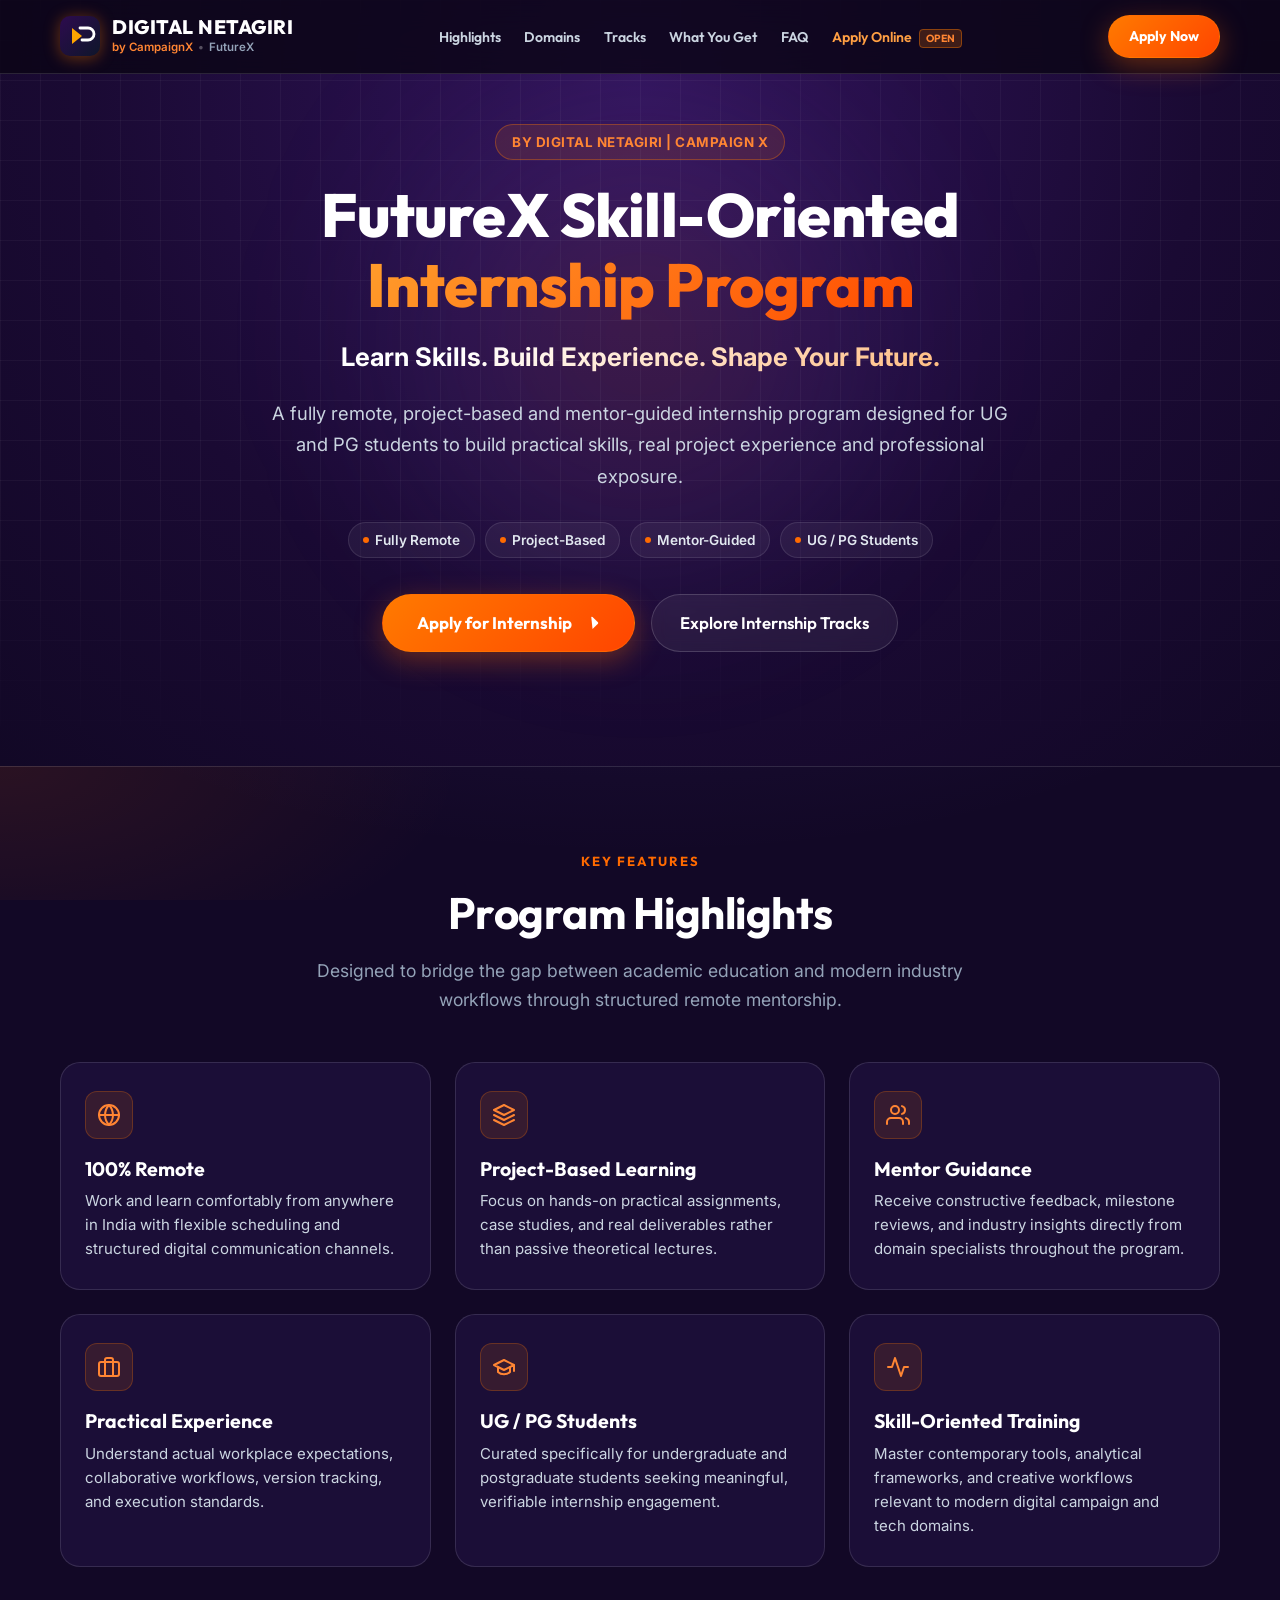
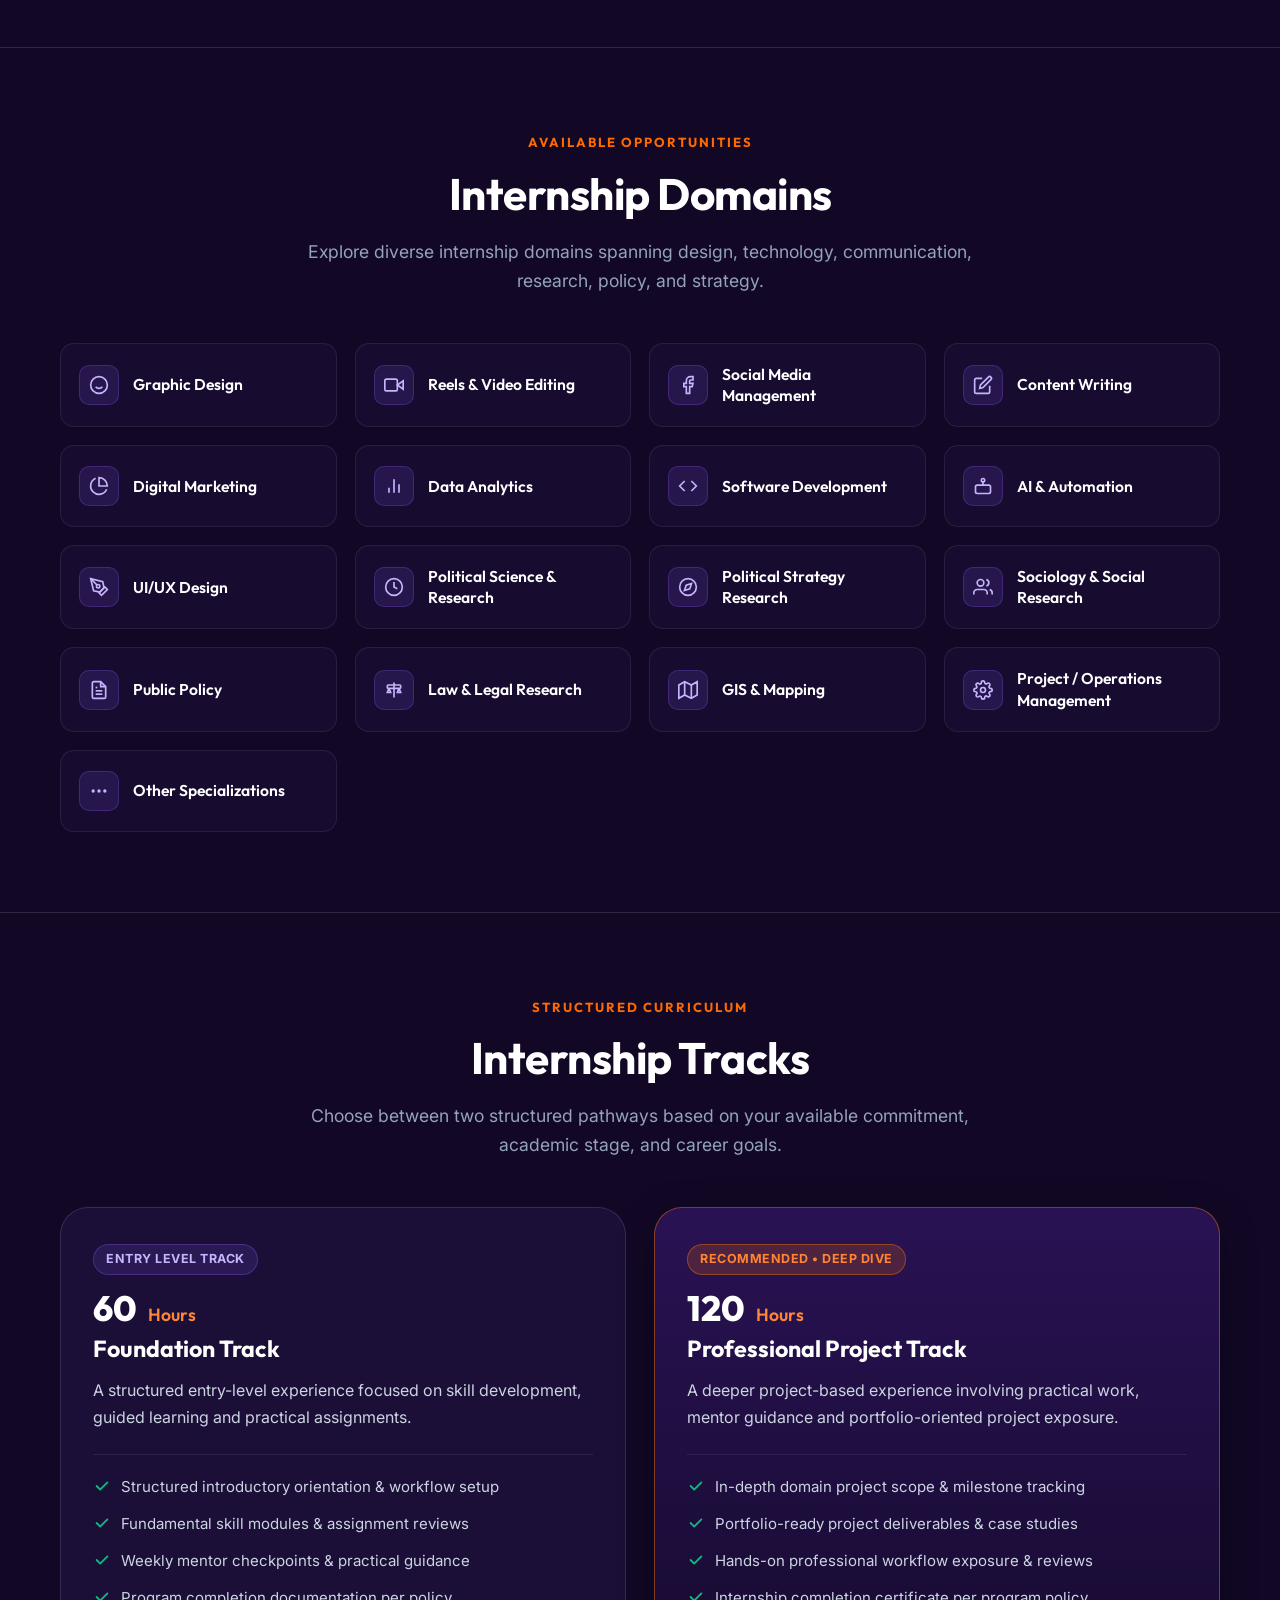
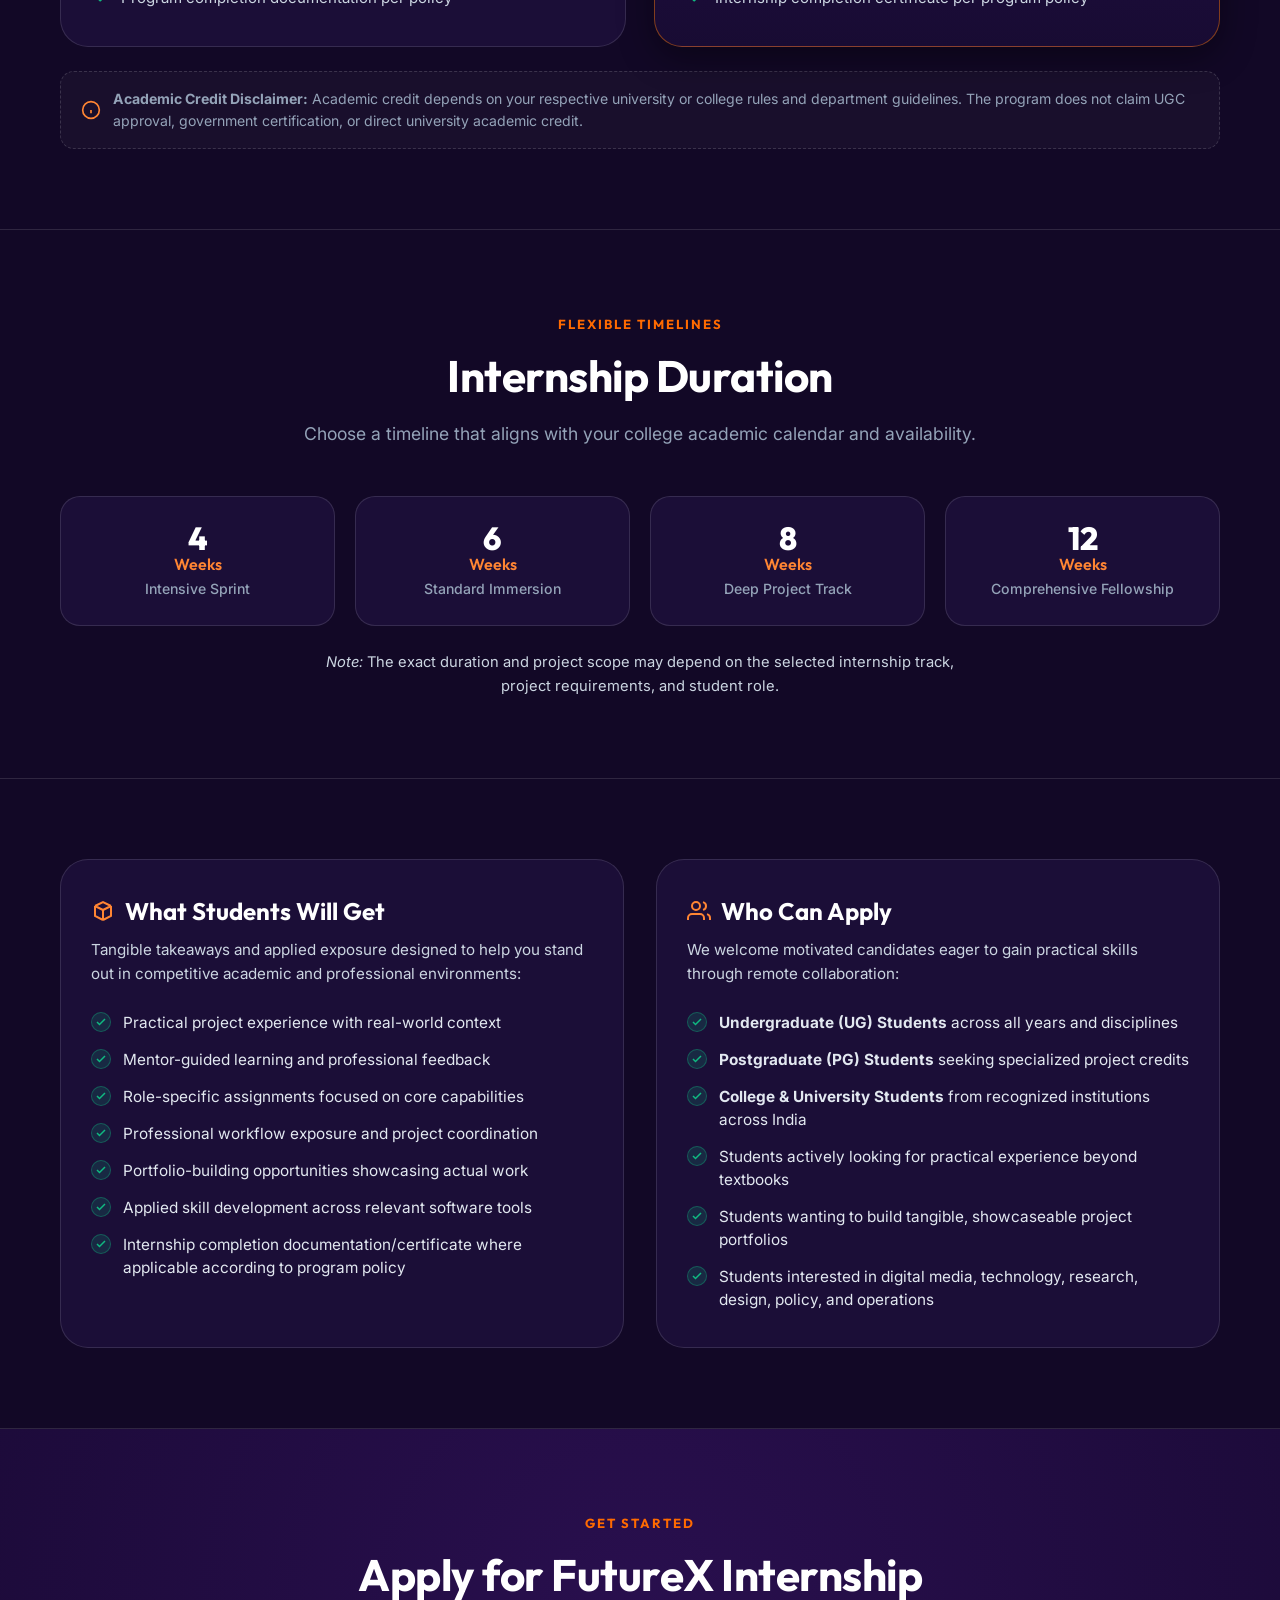
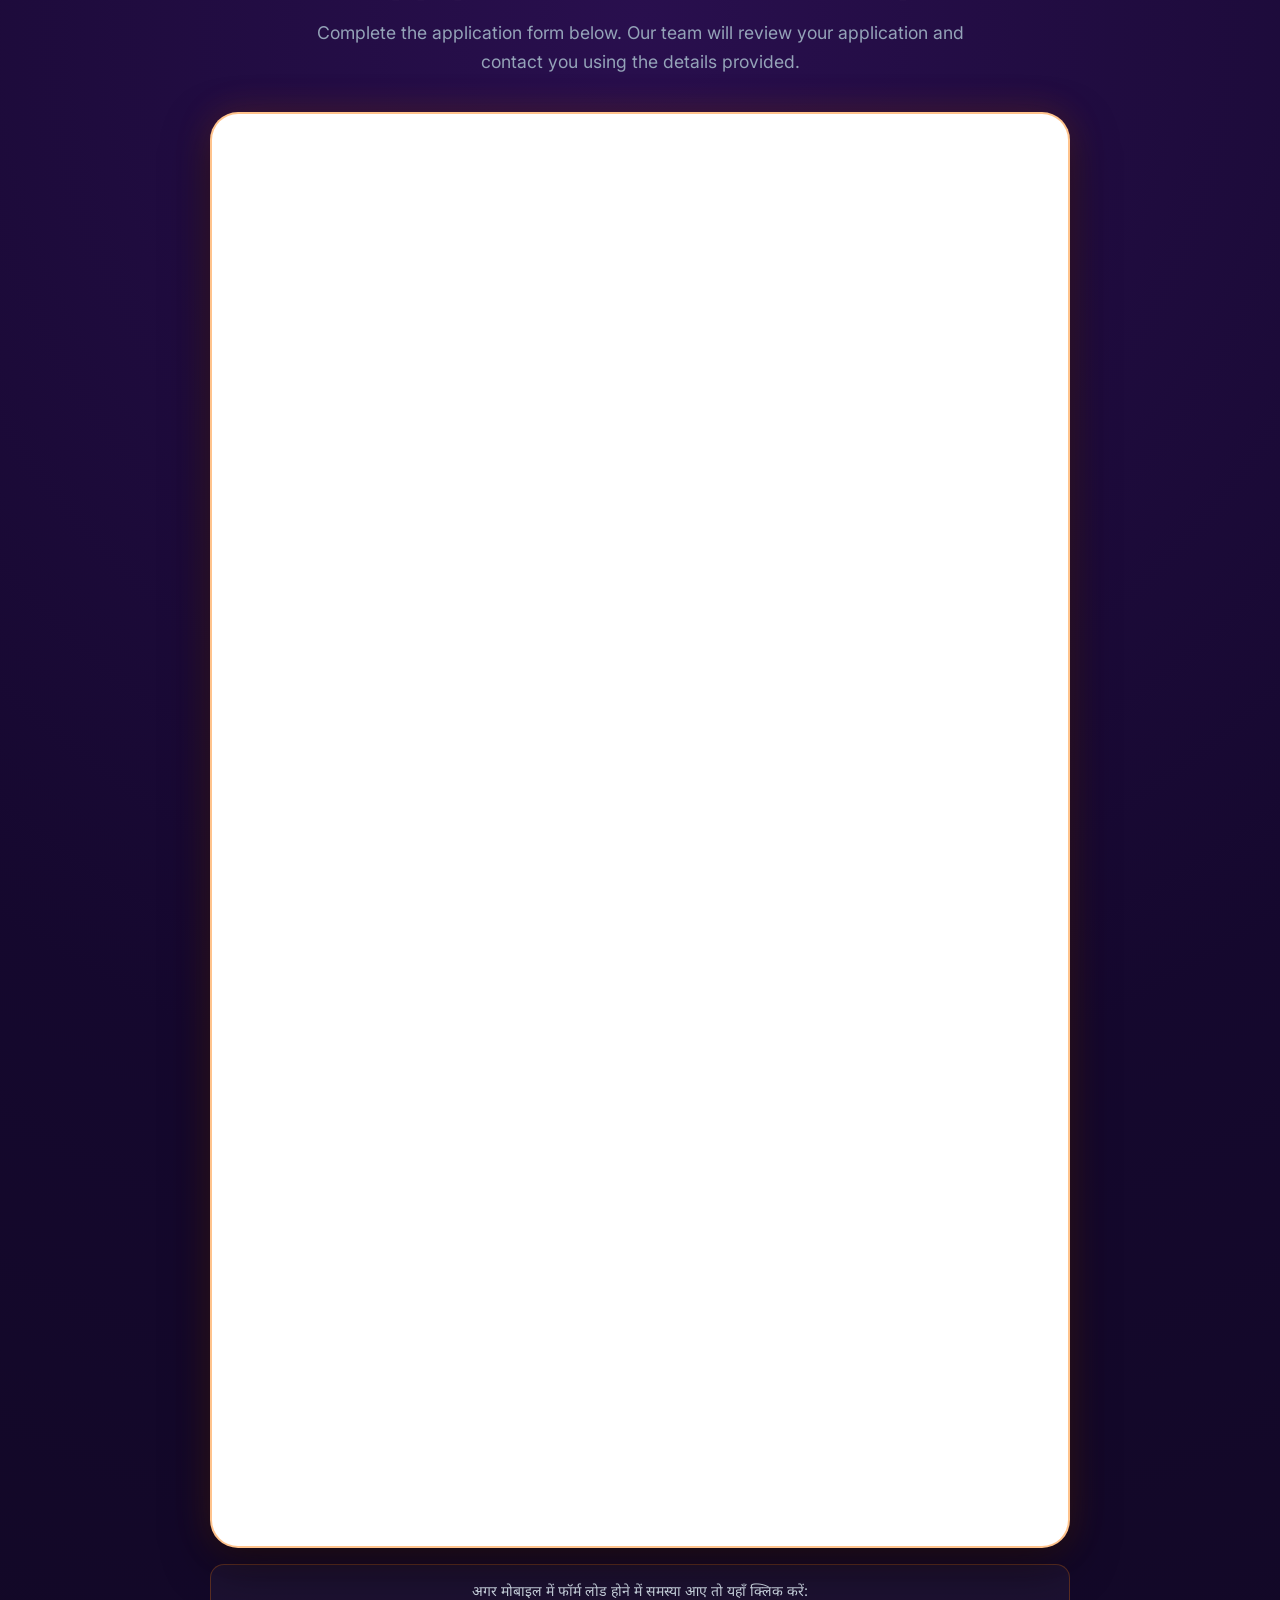
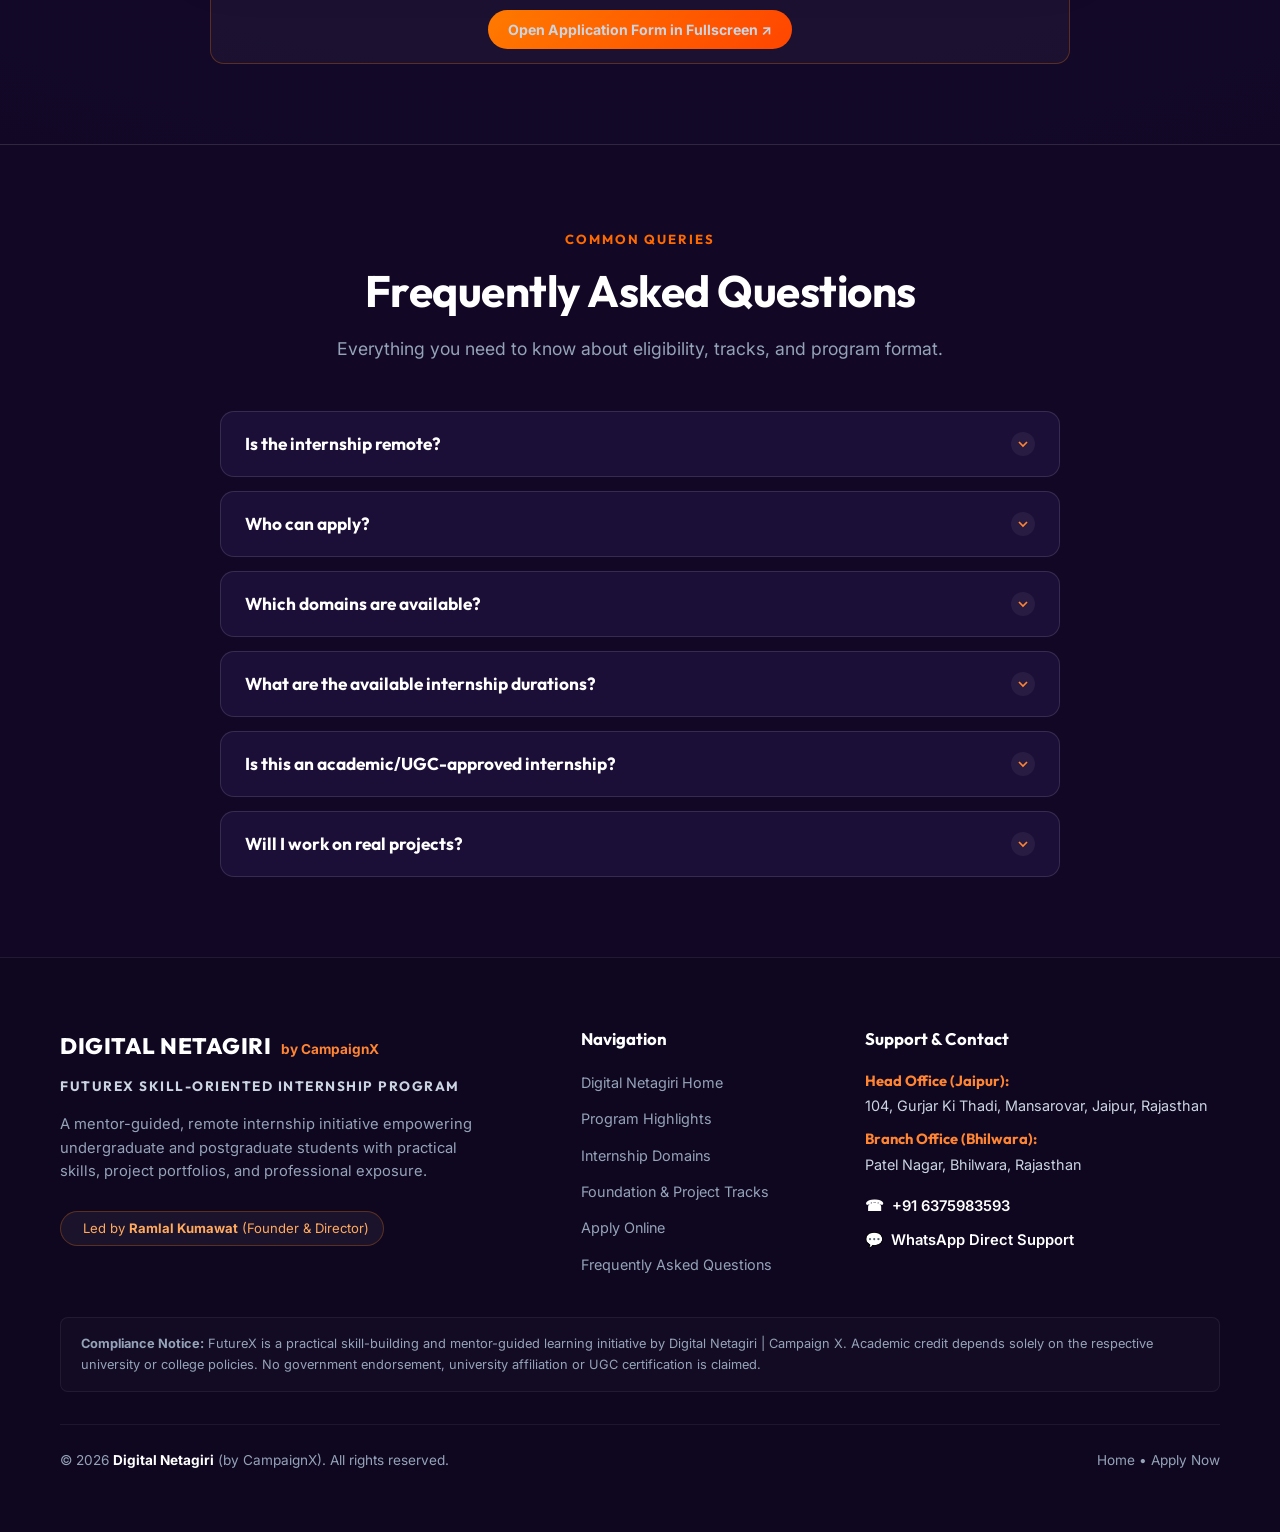
==== commit 82ab0a13: "Fix mobile view and Tally form contrast (white background card, immediate loading, and fallback link" ====
--- a/internship/index.html
+++ b/internship/index.html
@@ -816,14 +816,21 @@
                 data-tally-src="https://tally.so/r/PdK6BV?transparentBackground=1"
                 src="https://tally.so/r/PdK6BV?transparentBackground=1"
                 width="100%"
-                height="1800"
+                height="1400"
                 frameborder="0"
                 marginheight="0"
                 marginwidth="0"
-                title="FutureX Skill-Oriented Internship Program"
-                loading="lazy">
+                title="FutureX Skill-Oriented Internship Program">
               </iframe>
             </div>
+          </div>
+
+          <!-- Mobile Direct Link Fallback -->
+          <div class="tally-direct-link-box">
+            <span>अगर मोबाइल में फॉर्म लोड होने में समस्या आए तो यहाँ क्लिक करें:</span>
+            <a href="https://tally.so/r/PdK6BV" target="_blank" rel="noopener noreferrer" class="btn-tally-direct">
+              <span>Open Application Form in Fullscreen ↗</span>
+            </a>
           </div>
         </div>
       </div>
--- a/style.css
+++ b/style.css
@@ -365,17 +365,18 @@
 .nav-list {
   display: flex;
   align-items: center;
-  gap: 28px;
+  gap: clamp(8px, 1.2vw, 18px);
   list-style: none;
 }
 
 .nav-link {
   font-family: var(--font-heading);
-  font-size: 0.92rem;
+  font-size: 0.88rem;
   font-weight: 600;
   color: var(--text-muted);
   position: relative;
-  padding: 6px 0;
+  padding: 6px 4px;
+  white-space: nowrap;
 }
 
 .nav-link:hover {
@@ -384,6 +385,25 @@
 
 .nav-link.nav-highlight {
   color: #ff9f43;
+}
+
+.nav-link.nav-internship-item {
+  color: #ffffff !important;
+  background: rgba(255, 122, 0, 0.16);
+  border: 1px solid rgba(255, 122, 0, 0.38);
+  border-radius: var(--radius-pill);
+  padding: 5px 12px !important;
+  font-weight: 700;
+  display: inline-flex;
+  align-items: center;
+  gap: 5px;
+  transition: all 0.25s ease;
+}
+
+.nav-link.nav-internship-item:hover {
+  background: rgba(255, 122, 0, 0.3);
+  border-color: rgba(255, 122, 0, 0.6);
+  transform: translateY(-1px);
 }
 
 .nav-pill {
@@ -398,11 +418,37 @@
   margin-left: 4px;
 }
 
-/* Header Action & WhatsApp */
+/* Header Action & Buttons */
 .header-action {
   display: flex;
   align-items: center;
-  gap: 12px;
+  gap: 10px;
+}
+
+.btn-internship-header {
+  display: inline-flex;
+  align-items: center;
+  gap: 6px;
+  background: var(--grad-orange);
+  color: #ffffff !important;
+  padding: 7px 16px;
+  font-size: 0.86rem;
+  font-weight: 700;
+  border-radius: var(--radius-pill);
+  box-shadow: 0 2px 10px rgba(255, 106, 0, 0.35);
+  border: 1px solid rgba(255, 122, 0, 0.4);
+  white-space: nowrap;
+  transition: all 0.25s ease;
+}
+
+.btn-internship-header:hover {
+  transform: translateY(-2px);
+  box-shadow: 0 4px 16px rgba(255, 106, 0, 0.55);
+}
+
+.btn-internship-header .btn-icon {
+  width: 16px;
+  height: 16px;
 }
 
 .btn-whatsapp-header {
@@ -411,6 +457,39 @@
   color: #ffffff;
   padding: 8px 18px;
   font-size: 0.88rem;
+}
+
+/* Hero Announcement Banner */
+.hero-announcement-banner {
+  display: inline-flex;
+  align-items: center;
+  gap: 10px;
+  background: rgba(255, 122, 0, 0.12);
+  border: 1px solid rgba(255, 122, 0, 0.35);
+  padding: 6px 16px;
+  border-radius: var(--radius-pill);
+  color: #ffffff;
+  font-size: 0.86rem;
+  font-weight: 600;
+  margin-bottom: 16px;
+  transition: all 0.25s ease;
+  text-decoration: none;
+}
+
+.hero-announcement-banner:hover {
+  background: rgba(255, 122, 0, 0.22);
+  border-color: rgba(255, 122, 0, 0.55);
+  transform: translateY(-2px);
+  color: var(--orange-light);
+}
+
+.hero-announcement-banner .banner-arrow {
+  color: var(--orange-light);
+  transition: transform 0.2s ease;
+}
+
+.hero-announcement-banner:hover .banner-arrow {
+  transform: translateX(4px);
 }
 
 /* Mobile Menu Toggle Button */
@@ -2132,26 +2211,121 @@
   display: flex;
   align-items: center;
   justify-content: center;
-  gap: 8px;
-  height: 48px;
+  gap: 6px;
+  height: 46px;
   border-radius: var(--radius-pill);
   font-family: var(--font-heading);
-  font-size: 0.95rem;
+  font-size: 0.88rem;
   font-weight: 700;
   text-decoration: none;
   transition: all 0.2s ease;
+  white-space: nowrap;
+}
+
+.mobile-bar-btn.btn-internship-bar {
+  background: var(--grad-orange);
+  color: #ffffff;
+  box-shadow: 0 4px 14px rgba(255, 106, 0, 0.45);
+  border: 1px solid rgba(255, 122, 0, 0.45);
+  flex: 1.25;
 }
 
 .mobile-bar-btn.btn-call {
-  background: rgba(255, 255, 255, 0.12);
-  color: #ffffff;
-  border: 1px solid rgba(255, 255, 255, 0.2);
+  background: rgba(255, 255, 255, 0.1);
+  color: #ffffff;
+  border: 1px solid rgba(255, 255, 255, 0.18);
+  flex: 0.85;
 }
 
 .mobile-bar-btn.btn-wa {
   background: var(--wa-green);
   color: #ffffff;
   box-shadow: 0 4px 14px rgba(37, 211, 102, 0.4);
+  flex: 1.1;
+}
+
+/* Mobile Featured Internship Card in Drawer */
+.mobile-featured-internship-box {
+  display: block;
+  background: linear-gradient(135deg, rgba(46, 20, 92, 0.9) 0%, rgba(255, 106, 0, 0.25) 100%);
+  border: 1px solid rgba(255, 122, 0, 0.45);
+  border-radius: var(--radius-md);
+  padding: 16px;
+  margin-bottom: 20px;
+  text-decoration: none;
+  box-shadow: 0 6px 20px rgba(0, 0, 0, 0.35);
+  transition: all 0.25s ease;
+}
+
+.mobile-featured-internship-box:hover {
+  border-color: var(--orange-light);
+  transform: translateY(-2px);
+}
+
+.m-int-tag {
+  font-size: 0.68rem;
+  font-weight: 800;
+  letter-spacing: 0.8px;
+  color: var(--orange-light);
+  text-transform: uppercase;
+  margin-bottom: 6px;
+}
+
+.m-int-title {
+  font-family: var(--font-heading);
+  font-size: 1.08rem;
+  font-weight: 700;
+  color: #ffffff;
+  margin-bottom: 4px;
+  line-height: 1.25;
+}
+
+.m-int-desc {
+  font-size: 0.8rem;
+  color: #cbd5e1;
+  margin-bottom: 12px;
+  line-height: 1.4;
+}
+
+.m-int-cta {
+  display: inline-block;
+  background: var(--grad-orange);
+  color: #ffffff;
+  font-family: var(--font-heading);
+  font-size: 0.82rem;
+  font-weight: 700;
+  padding: 5px 14px;
+  border-radius: var(--radius-pill);
+}
+
+/* Mobile Responsiveness for Header & Actions */
+@media (max-width: 768px) {
+  .btn-internship-header {
+    padding: 6px 12px;
+    font-size: 0.78rem;
+    gap: 4px;
+  }
+  .btn-internship-header svg {
+    display: none;
+  }
+  .hero-announcement-banner {
+    display: flex;
+    width: 100%;
+    font-size: 0.76rem;
+    padding: 6px 10px;
+    justify-content: space-between;
+  }
+}
+
+@media (max-width: 380px) {
+  .brand-sub {
+    display: none;
+  }
+  .mobile-bar-btn {
+    font-size: 0.74rem;
+    height: 42px;
+    gap: 4px;
+  }
 }
 
 /* Hide on desktop */
@@ -2184,8 +2358,8 @@
    RESPONSIVE BREAKPOINTS
    ======================================================== */
 
-/* Large Desktop */
-@media (min-width: 1024px) {
+/* Desktop & Laptops (960px and above) */
+@media (min-width: 960px) {
   .desktop-nav {
     display: block;
   }
@@ -2200,8 +2374,8 @@
   }
 }
 
-/* Tablet Layout (768px - 1023px) */
-@media (max-width: 1023px) and (min-width: 768px) {
+/* Tablet & Smaller Laptops (768px - 959px) */
+@media (max-width: 959px) and (min-width: 768px) {
   .hero-container {
     grid-template-columns: 1fr;
     gap: 40px;
@@ -3925,21 +4099,20 @@
 }
 
 .tally-container-card {
-  background: rgba(22, 11, 46, 0.92);
-  border: 1px solid rgba(255, 122, 0, 0.28);
+  background: #ffffff;
+  border: 2px solid rgba(255, 122, 0, 0.45);
   border-radius: var(--radius-xl);
-  box-shadow: 0 16px 45px rgba(0, 0, 0, 0.5), 0 0 35px rgba(255, 106, 0, 0.12);
-  overflow: hidden;
-  padding: 16px;
+  box-shadow: 0 16px 45px rgba(0, 0, 0, 0.5), 0 0 35px rgba(255, 106, 0, 0.2);
+  padding: 16px 8px;
   position: relative;
+  width: 100%;
 }
 
 .tally-iframe-wrapper {
   width: 100%;
-  min-height: 800px;
+  min-height: 850px;
   border-radius: var(--radius-lg);
-  overflow: hidden;
-  background: transparent;
+  background: #ffffff;
   display: flex;
   justify-content: center;
 }
@@ -3947,8 +4120,41 @@
 .tally-iframe-wrapper iframe {
   width: 100%;
   border: none;
-  min-height: 850px;
+  min-height: 1200px;
+  height: 1400px;
   display: block;
+  background: #ffffff;
+}
+
+.tally-direct-link-box {
+  margin-top: 16px;
+  text-align: center;
+  padding: 14px;
+  background: rgba(255, 255, 255, 0.04);
+  border: 1px solid rgba(255, 122, 0, 0.28);
+  border-radius: var(--radius-md);
+  display: flex;
+  flex-direction: column;
+  align-items: center;
+  gap: 8px;
+}
+
+.tally-direct-link-box span {
+  font-size: 0.88rem;
+  color: #cbd5e1;
+}
+
+.btn-tally-direct {
+  display: inline-flex;
+  align-items: center;
+  gap: 6px;
+  background: var(--grad-orange);
+  color: #ffffff !important;
+  padding: 8px 20px;
+  font-size: 0.88rem;
+  font-weight: 700;
+  border-radius: var(--radius-pill);
+  text-decoration: none;
 }
 
 /* FAQ SECTION */
@@ -4081,12 +4287,19 @@
   }
 
   .tally-container-card {
-    padding: 10px;
+    padding: 8px 4px;
     border-radius: var(--radius-lg);
+    background: #ffffff;
   }
 
   .tally-iframe-wrapper {
-    min-height: 950px;
+    min-height: 1200px;
+    background: #ffffff;
+  }
+
+  .tally-iframe-wrapper iframe {
+    min-height: 1200px;
+    height: 1400px;
   }
 
   .faq-question {
--- a/style.css
+++ b/style.css
@@ -365,17 +365,18 @@
 .nav-list {
   display: flex;
   align-items: center;
-  gap: 28px;
+  gap: clamp(8px, 1.2vw, 18px);
   list-style: none;
 }
 
 .nav-link {
   font-family: var(--font-heading);
-  font-size: 0.92rem;
+  font-size: 0.88rem;
   font-weight: 600;
   color: var(--text-muted);
   position: relative;
-  padding: 6px 0;
+  padding: 6px 4px;
+  white-space: nowrap;
 }
 
 .nav-link:hover {
@@ -384,6 +385,25 @@
 
 .nav-link.nav-highlight {
   color: #ff9f43;
+}
+
+.nav-link.nav-internship-item {
+  color: #ffffff !important;
+  background: rgba(255, 122, 0, 0.16);
+  border: 1px solid rgba(255, 122, 0, 0.38);
+  border-radius: var(--radius-pill);
+  padding: 5px 12px !important;
+  font-weight: 700;
+  display: inline-flex;
+  align-items: center;
+  gap: 5px;
+  transition: all 0.25s ease;
+}
+
+.nav-link.nav-internship-item:hover {
+  background: rgba(255, 122, 0, 0.3);
+  border-color: rgba(255, 122, 0, 0.6);
+  transform: translateY(-1px);
 }
 
 .nav-pill {
@@ -398,11 +418,37 @@
   margin-left: 4px;
 }
 
-/* Header Action & WhatsApp */
+/* Header Action & Buttons */
 .header-action {
   display: flex;
   align-items: center;
-  gap: 12px;
+  gap: 10px;
+}
+
+.btn-internship-header {
+  display: inline-flex;
+  align-items: center;
+  gap: 6px;
+  background: var(--grad-orange);
+  color: #ffffff !important;
+  padding: 7px 16px;
+  font-size: 0.86rem;
+  font-weight: 700;
+  border-radius: var(--radius-pill);
+  box-shadow: 0 2px 10px rgba(255, 106, 0, 0.35);
+  border: 1px solid rgba(255, 122, 0, 0.4);
+  white-space: nowrap;
+  transition: all 0.25s ease;
+}
+
+.btn-internship-header:hover {
+  transform: translateY(-2px);
+  box-shadow: 0 4px 16px rgba(255, 106, 0, 0.55);
+}
+
+.btn-internship-header .btn-icon {
+  width: 16px;
+  height: 16px;
 }
 
 .btn-whatsapp-header {
@@ -411,6 +457,39 @@
   color: #ffffff;
   padding: 8px 18px;
   font-size: 0.88rem;
+}
+
+/* Hero Announcement Banner */
+.hero-announcement-banner {
+  display: inline-flex;
+  align-items: center;
+  gap: 10px;
+  background: rgba(255, 122, 0, 0.12);
+  border: 1px solid rgba(255, 122, 0, 0.35);
+  padding: 6px 16px;
+  border-radius: var(--radius-pill);
+  color: #ffffff;
+  font-size: 0.86rem;
+  font-weight: 600;
+  margin-bottom: 16px;
+  transition: all 0.25s ease;
+  text-decoration: none;
+}
+
+.hero-announcement-banner:hover {
+  background: rgba(255, 122, 0, 0.22);
+  border-color: rgba(255, 122, 0, 0.55);
+  transform: translateY(-2px);
+  color: var(--orange-light);
+}
+
+.hero-announcement-banner .banner-arrow {
+  color: var(--orange-light);
+  transition: transform 0.2s ease;
+}
+
+.hero-announcement-banner:hover .banner-arrow {
+  transform: translateX(4px);
 }
 
 /* Mobile Menu Toggle Button */
@@ -2132,26 +2211,121 @@
   display: flex;
   align-items: center;
   justify-content: center;
-  gap: 8px;
-  height: 48px;
+  gap: 6px;
+  height: 46px;
   border-radius: var(--radius-pill);
   font-family: var(--font-heading);
-  font-size: 0.95rem;
+  font-size: 0.88rem;
   font-weight: 700;
   text-decoration: none;
   transition: all 0.2s ease;
+  white-space: nowrap;
+}
+
+.mobile-bar-btn.btn-internship-bar {
+  background: var(--grad-orange);
+  color: #ffffff;
+  box-shadow: 0 4px 14px rgba(255, 106, 0, 0.45);
+  border: 1px solid rgba(255, 122, 0, 0.45);
+  flex: 1.25;
 }
 
 .mobile-bar-btn.btn-call {
-  background: rgba(255, 255, 255, 0.12);
-  color: #ffffff;
-  border: 1px solid rgba(255, 255, 255, 0.2);
+  background: rgba(255, 255, 255, 0.1);
+  color: #ffffff;
+  border: 1px solid rgba(255, 255, 255, 0.18);
+  flex: 0.85;
 }
 
 .mobile-bar-btn.btn-wa {
   background: var(--wa-green);
   color: #ffffff;
   box-shadow: 0 4px 14px rgba(37, 211, 102, 0.4);
+  flex: 1.1;
+}
+
+/* Mobile Featured Internship Card in Drawer */
+.mobile-featured-internship-box {
+  display: block;
+  background: linear-gradient(135deg, rgba(46, 20, 92, 0.9) 0%, rgba(255, 106, 0, 0.25) 100%);
+  border: 1px solid rgba(255, 122, 0, 0.45);
+  border-radius: var(--radius-md);
+  padding: 16px;
+  margin-bottom: 20px;
+  text-decoration: none;
+  box-shadow: 0 6px 20px rgba(0, 0, 0, 0.35);
+  transition: all 0.25s ease;
+}
+
+.mobile-featured-internship-box:hover {
+  border-color: var(--orange-light);
+  transform: translateY(-2px);
+}
+
+.m-int-tag {
+  font-size: 0.68rem;
+  font-weight: 800;
+  letter-spacing: 0.8px;
+  color: var(--orange-light);
+  text-transform: uppercase;
+  margin-bottom: 6px;
+}
+
+.m-int-title {
+  font-family: var(--font-heading);
+  font-size: 1.08rem;
+  font-weight: 700;
+  color: #ffffff;
+  margin-bottom: 4px;
+  line-height: 1.25;
+}
+
+.m-int-desc {
+  font-size: 0.8rem;
+  color: #cbd5e1;
+  margin-bottom: 12px;
+  line-height: 1.4;
+}
+
+.m-int-cta {
+  display: inline-block;
+  background: var(--grad-orange);
+  color: #ffffff;
+  font-family: var(--font-heading);
+  font-size: 0.82rem;
+  font-weight: 700;
+  padding: 5px 14px;
+  border-radius: var(--radius-pill);
+}
+
+/* Mobile Responsiveness for Header & Actions */
+@media (max-width: 768px) {
+  .btn-internship-header {
+    padding: 6px 12px;
+    font-size: 0.78rem;
+    gap: 4px;
+  }
+  .btn-internship-header svg {
+    display: none;
+  }
+  .hero-announcement-banner {
+    display: flex;
+    width: 100%;
+    font-size: 0.76rem;
+    padding: 6px 10px;
+    justify-content: space-between;
+  }
+}
+
+@media (max-width: 380px) {
+  .brand-sub {
+    display: none;
+  }
+  .mobile-bar-btn {
+    font-size: 0.74rem;
+    height: 42px;
+    gap: 4px;
+  }
 }
 
 /* Hide on desktop */
@@ -2184,8 +2358,8 @@
    RESPONSIVE BREAKPOINTS
    ======================================================== */
 
-/* Large Desktop */
-@media (min-width: 1024px) {
+/* Desktop & Laptops (960px and above) */
+@media (min-width: 960px) {
   .desktop-nav {
     display: block;
   }
@@ -2200,8 +2374,8 @@
   }
 }
 
-/* Tablet Layout (768px - 1023px) */
-@media (max-width: 1023px) and (min-width: 768px) {
+/* Tablet & Smaller Laptops (768px - 959px) */
+@media (max-width: 959px) and (min-width: 768px) {
   .hero-container {
     grid-template-columns: 1fr;
     gap: 40px;
@@ -3925,21 +4099,20 @@
 }
 
 .tally-container-card {
-  background: rgba(22, 11, 46, 0.92);
-  border: 1px solid rgba(255, 122, 0, 0.28);
+  background: #ffffff;
+  border: 2px solid rgba(255, 122, 0, 0.45);
   border-radius: var(--radius-xl);
-  box-shadow: 0 16px 45px rgba(0, 0, 0, 0.5), 0 0 35px rgba(255, 106, 0, 0.12);
-  overflow: hidden;
-  padding: 16px;
+  box-shadow: 0 16px 45px rgba(0, 0, 0, 0.5), 0 0 35px rgba(255, 106, 0, 0.2);
+  padding: 16px 8px;
   position: relative;
+  width: 100%;
 }
 
 .tally-iframe-wrapper {
   width: 100%;
-  min-height: 800px;
+  min-height: 850px;
   border-radius: var(--radius-lg);
-  overflow: hidden;
-  background: transparent;
+  background: #ffffff;
   display: flex;
   justify-content: center;
 }
@@ -3947,8 +4120,41 @@
 .tally-iframe-wrapper iframe {
   width: 100%;
   border: none;
-  min-height: 850px;
+  min-height: 1200px;
+  height: 1400px;
   display: block;
+  background: #ffffff;
+}
+
+.tally-direct-link-box {
+  margin-top: 16px;
+  text-align: center;
+  padding: 14px;
+  background: rgba(255, 255, 255, 0.04);
+  border: 1px solid rgba(255, 122, 0, 0.28);
+  border-radius: var(--radius-md);
+  display: flex;
+  flex-direction: column;
+  align-items: center;
+  gap: 8px;
+}
+
+.tally-direct-link-box span {
+  font-size: 0.88rem;
+  color: #cbd5e1;
+}
+
+.btn-tally-direct {
+  display: inline-flex;
+  align-items: center;
+  gap: 6px;
+  background: var(--grad-orange);
+  color: #ffffff !important;
+  padding: 8px 20px;
+  font-size: 0.88rem;
+  font-weight: 700;
+  border-radius: var(--radius-pill);
+  text-decoration: none;
 }
 
 /* FAQ SECTION */
@@ -4081,12 +4287,19 @@
   }
 
   .tally-container-card {
-    padding: 10px;
+    padding: 8px 4px;
     border-radius: var(--radius-lg);
+    background: #ffffff;
   }
 
   .tally-iframe-wrapper {
-    min-height: 950px;
+    min-height: 1200px;
+    background: #ffffff;
+  }
+
+  .tally-iframe-wrapper iframe {
+    min-height: 1200px;
+    height: 1400px;
   }
 
   .faq-question {
